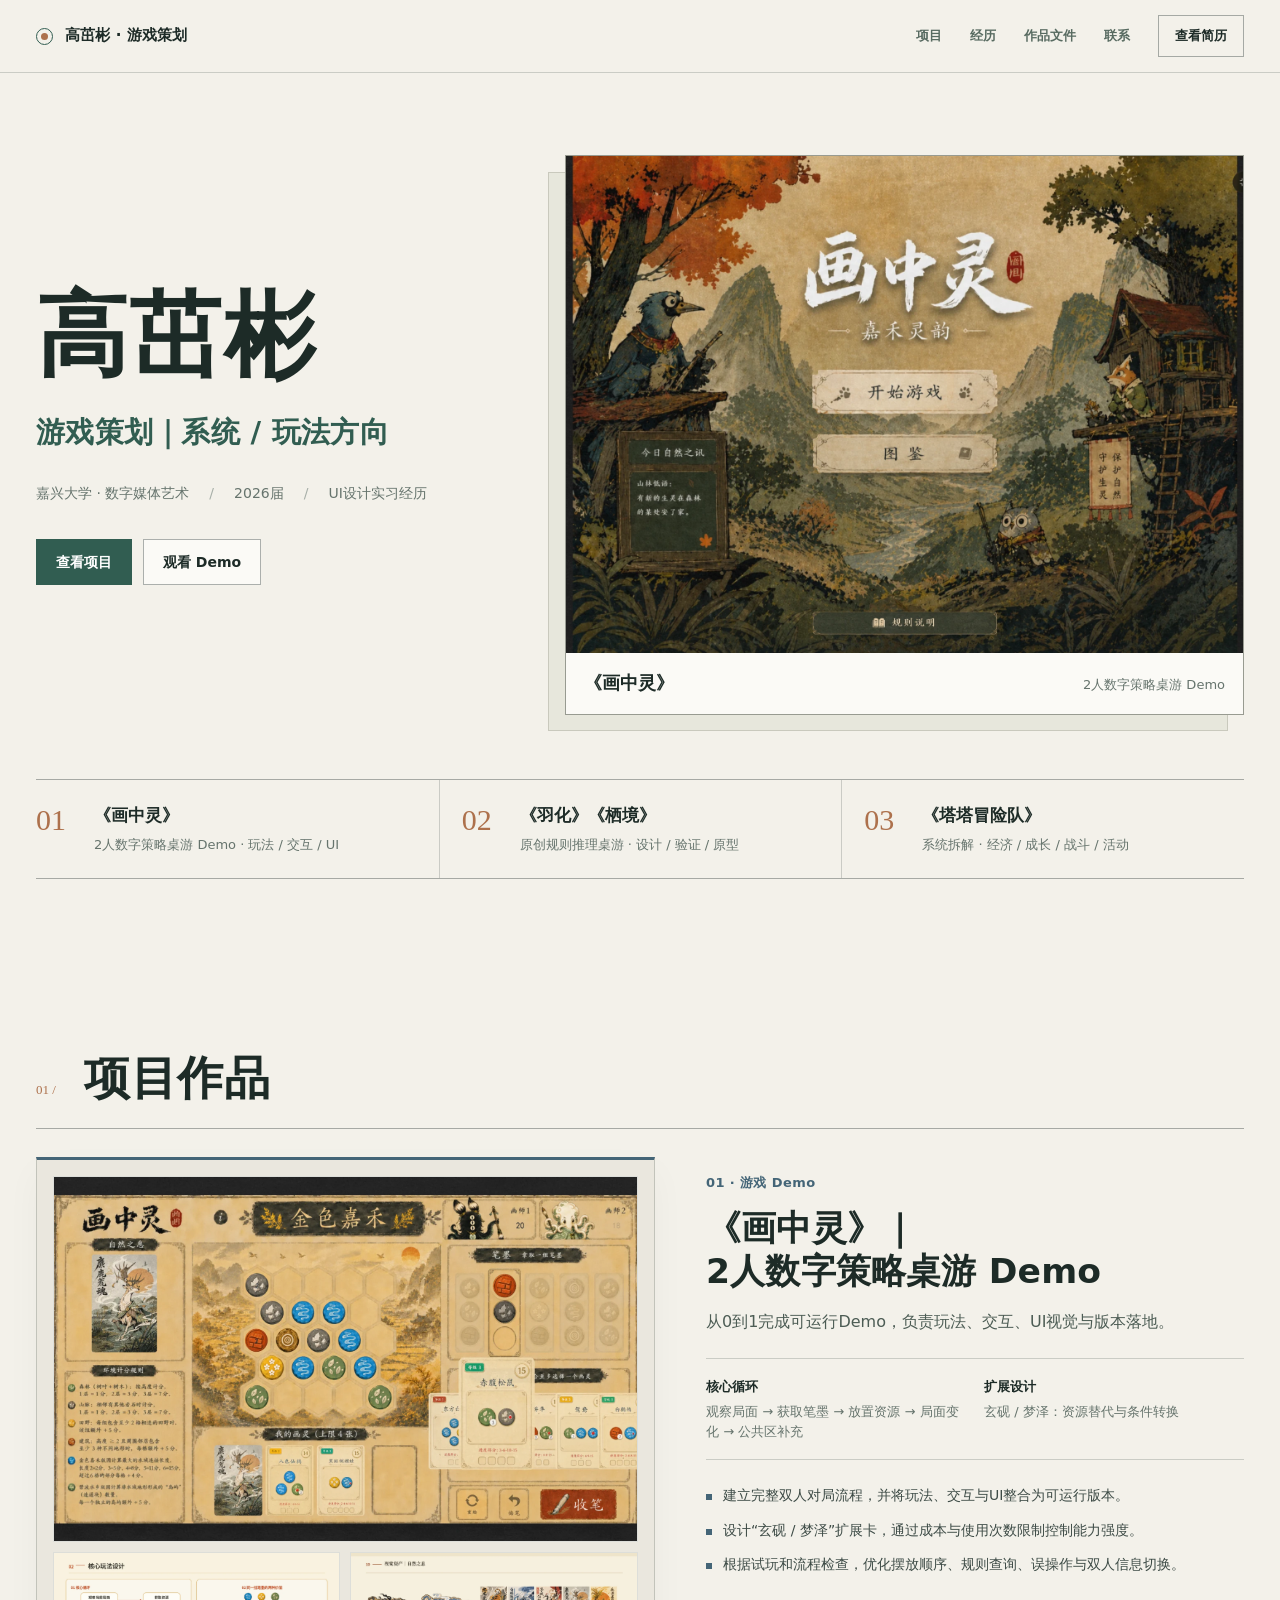
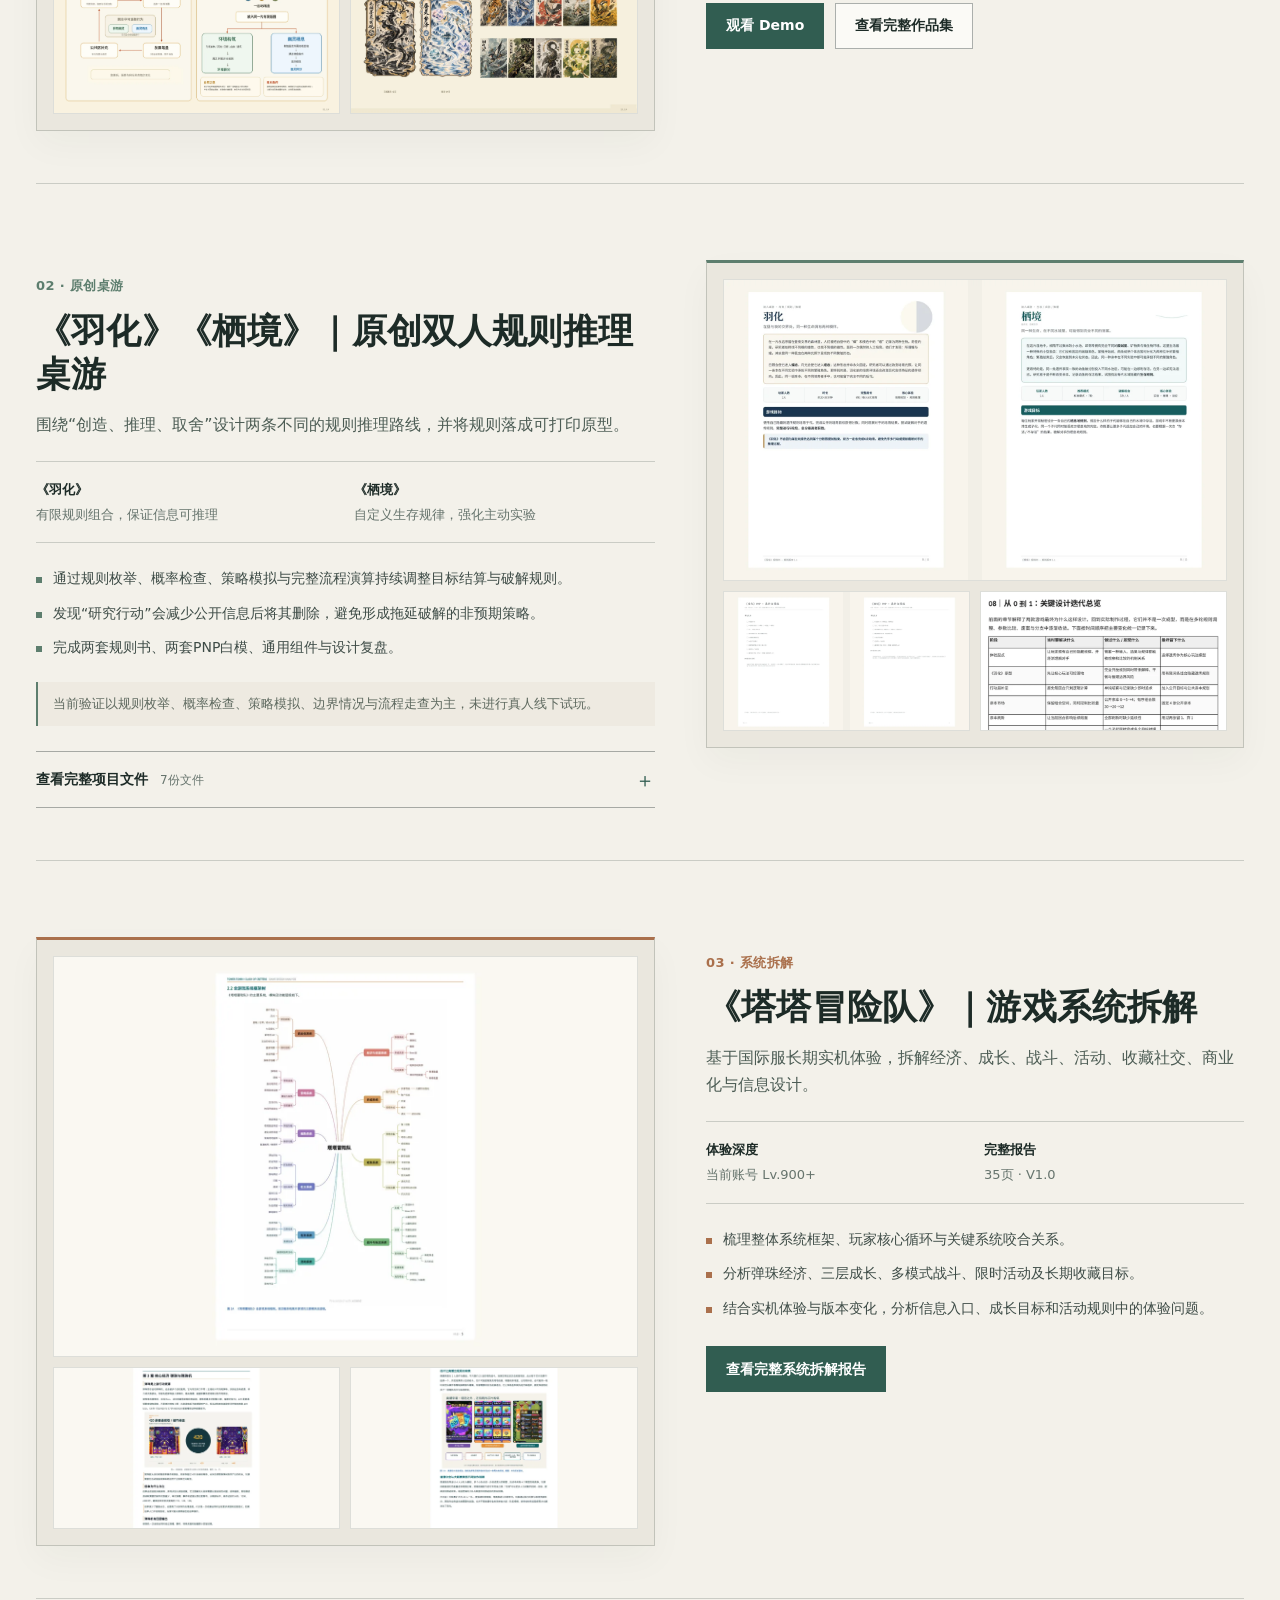
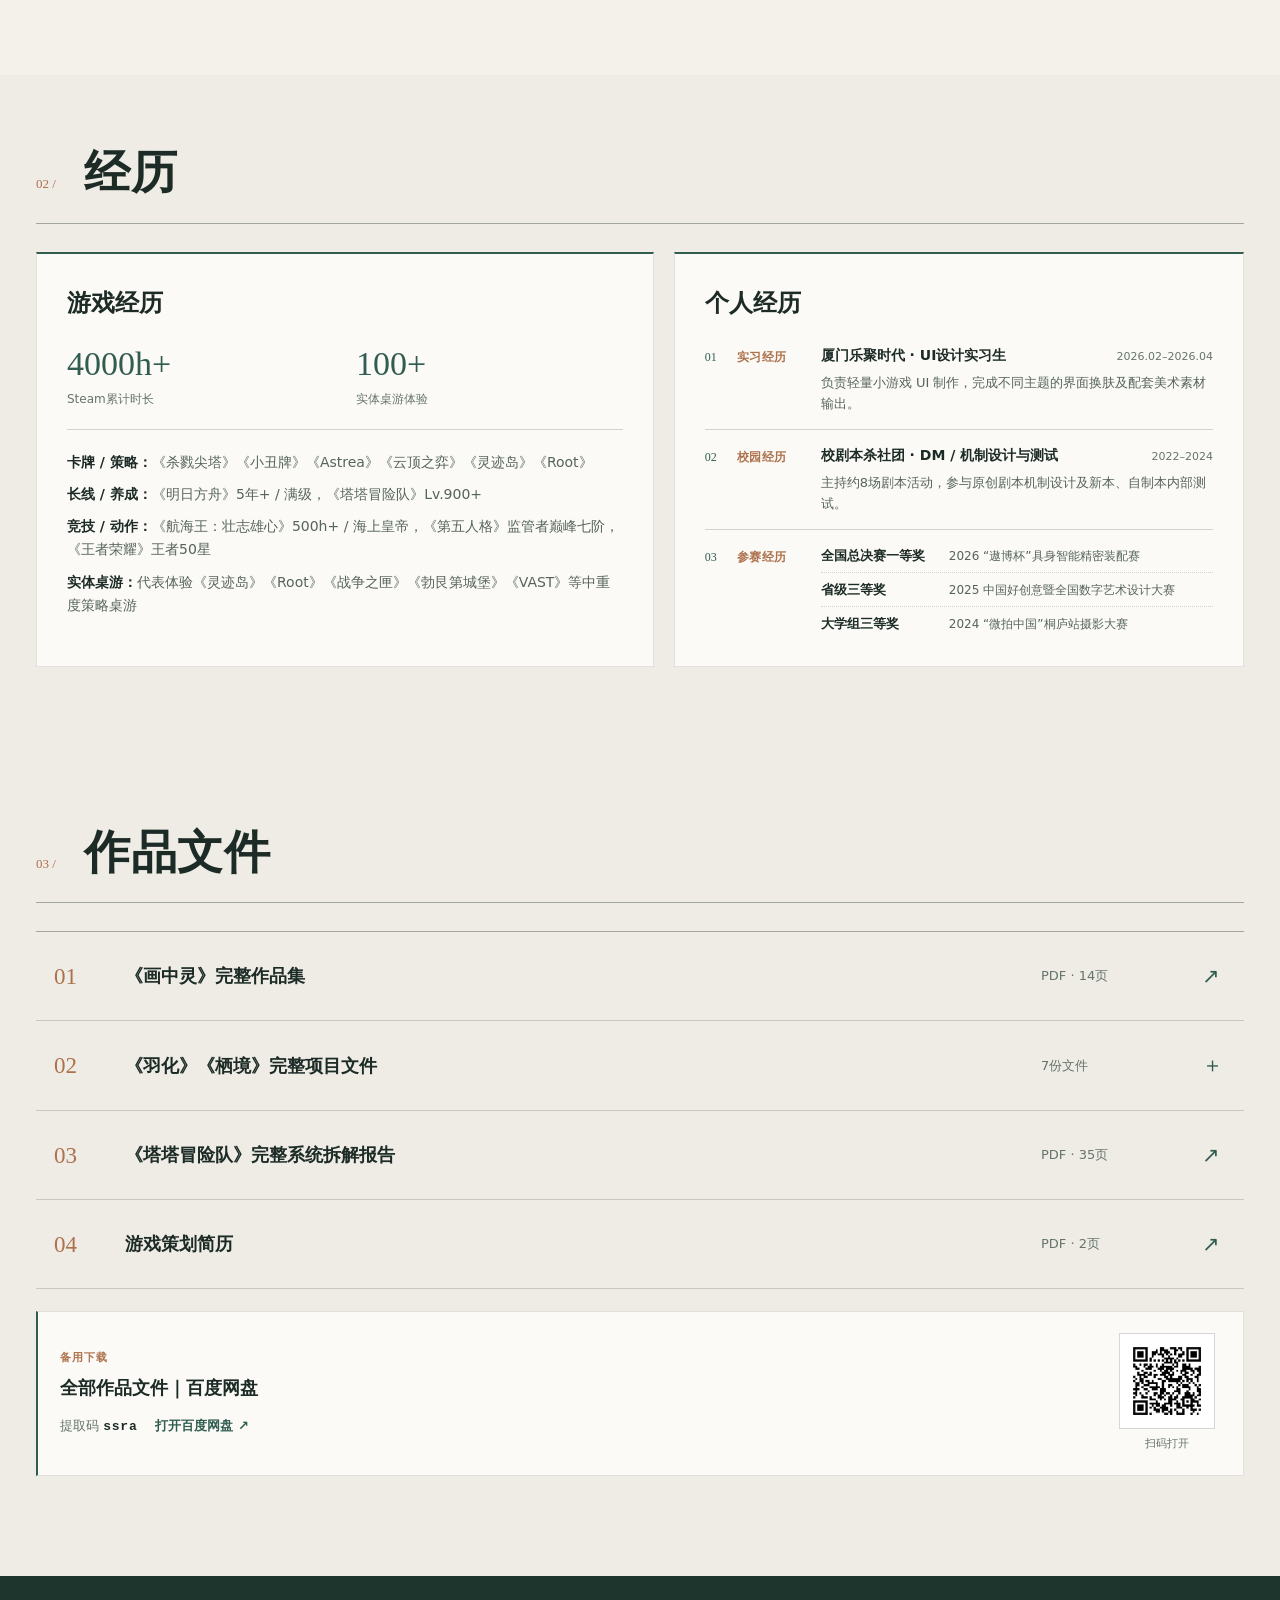
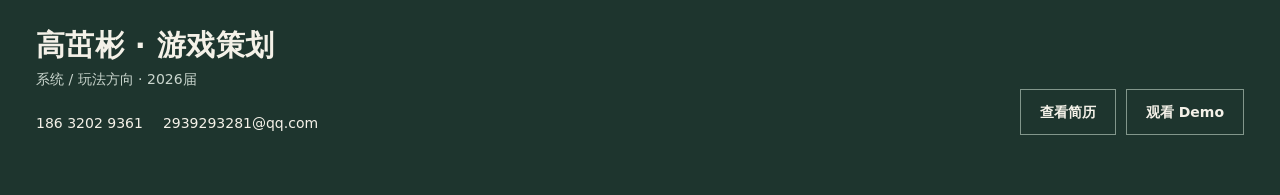
==== index.html @ f6f021c2 "Upload portfolio website" ====
<!doctype html>
<html lang="zh-CN">
<head>
<meta charset="utf-8" />
<meta name="viewport" content="width=device-width, initial-scale=1" />
<title>高茁彬｜游戏策划作品集</title>
<meta name="description" content="高茁彬｜游戏策划（系统 / 玩法方向）个人作品集。包含《画中灵》2人数字策略桌游Demo、《羽化》《栖境》原创桌游设计与《塔塔冒险队》系统拆解。" />
<link rel="stylesheet" href="styles.css">
</head>
<body>
<header class="nav">
  <div class="wrap nav-inner">
    <a class="brand" href="#top"><span class="brand-mark"></span><span>高茁彬 · 游戏策划</span></a>
    <nav class="nav-links" aria-label="主导航">
      <a href="#projects">项目</a><a href="#experience">经历</a><a href="#files">作品文件</a><a class="nav-contact" href="#contact">联系</a>
      <a class="nav-cta" href="assets/resume_game_design.pdf" target="_blank" rel="noopener">查看简历</a>
    </nav>
  </div>
</header>

<main id="top">
<section class="hero">
  <div class="wrap hero-grid">
    <div>
      <h1>高茁彬</h1>
      <div class="role">游戏策划｜系统 / 玩法方向</div>
      <div class="hero-meta">
        <span>嘉兴大学 · 数字媒体艺术</span><span>2026届</span><span>UI设计实习经历</span>
      </div>
      <div class="actions">
        <a class="btn primary" href="#projects">查看项目</a>
        <a class="btn secondary" href="https://www.bilibili.com/video/BV1NmH46rEgh/" target="_blank" rel="noopener">观看 Demo</a>
      </div>
    </div>
    <div class="hero-art" aria-label="《画中灵》项目预览">
      <div class="hero-image">
        <img fetchpriority="high" decoding="async" src="assets/hz_hero.webp" alt="《画中灵》游戏开始界面">
        <div class="hero-caption"><strong>《画中灵》</strong><span>2人数字策略桌游 Demo</span></div>
      </div>
    </div>
  </div>
</section>

<section class="work-index" aria-label="项目索引">
  <div class="wrap index-grid">
    <a class="index-card" href="#huazhongling"><div class="index-no">01</div><div><b>《画中灵》</b><span>2人数字策略桌游 Demo · 玩法 / 交互 / UI</span></div></a>
    <a class="index-card" href="#yuhua-qijing"><div class="index-no">02</div><div><b>《羽化》《栖境》</b><span>原创规则推理桌游 · 设计 / 验证 / 原型</span></div></a>
    <a class="index-card" href="#tata"><div class="index-no">03</div><div><b>《塔塔冒险队》</b><span>系统拆解 · 经济 / 成长 / 战斗 / 活动</span></div></a>
  </div>
</section>

<section id="projects">
  <div class="wrap">
    <div class="section-head"><div class="section-no mono">01 /</div><h2>项目作品</h2></div><div class="section-rule"></div>

    <article class="project" id="huazhongling">
      <div class="project-grid">
        <div class="project-media feature-grid">
          <div class="shot big"><img loading="lazy" decoding="async" src="assets/hz_play.webp" alt="《画中灵》实机对局画面"></div>
          <div class="shot"><img loading="lazy" decoding="async" src="assets/hz_loop.webp" alt="《画中灵》核心循环"></div>
          <div class="shot"><img loading="lazy" decoding="async" src="assets/hz_expansion.webp" alt="《画中灵》玄砚与梦泽扩展设计"></div>
        </div>
        <div class="project-copy">
          <div class="project-kicker">01 · 游戏 Demo</div>
          <h3 class="project-title">《画中灵》<span class="title-sep">｜</span><span class="title-type">2人数字策略桌游 Demo</span></h3>
          <p class="project-sub">从0到1完成可运行Demo，负责玩法、交互、UI视觉与版本落地。</p>
          <div class="facts"><div class="fact"><b>核心循环</b><span>观察局面 → 获取笔墨 → 放置资源 → 局面变化 → 公共区补充</span></div><div class="fact"><b>扩展设计</b><span>玄砚 / 梦泽：资源替代与条件转换</span></div></div>
          <ul class="points"><li>建立完整双人对局流程，并将玩法、交互与UI整合为可运行版本。</li><li>设计“玄砚 / 梦泽”扩展卡，通过成本与使用次数限制控制能力强度。</li><li>根据试玩和流程检查，优化摆放顺序、规则查询、误操作与双人信息切换。</li></ul>
          <div class="project-actions"><a class="btn primary" href="https://www.bilibili.com/video/BV1NmH46rEgh/" target="_blank" rel="noopener">观看 Demo</a><a class="btn secondary" href="assets/huazhongling_portfolio.pdf" target="_blank" rel="noopener">查看完整作品集</a></div>
        </div>
      </div>
    </article>

    <article class="project reverse" id="yuhua-qijing">
      <div class="project-grid">
        <div class="project-media feature-grid">
          <div class="shot big"><img loading="lazy" decoding="async" src="assets/yq_rulebooks.webp" alt="《羽化》《栖境》两套完整规则书"></div>
          <div class="shot"><img loading="lazy" decoding="async" src="assets/yq_pnp.webp" alt="《羽化》《栖境》PNP可打印原型"></div>
          <div class="shot"><img loading="lazy" decoding="async" src="assets/yq_validation_preview.webp" alt="《羽化》《栖境》关键设计迭代复盘"></div>
        </div>
        <div class="project-copy">
          <div class="project-kicker">02 · 原创桌游</div>
          <h3 class="project-title">《羽化》《栖境》｜原创双人规则推理桌游</h3>
          <p class="project-sub">围绕“创造、推理、取舍”设计两条不同的规则推理路线，并将规则落成可打印原型。</p>
          <div class="facts"><div class="fact"><b>《羽化》</b><span>有限规则组合，保证信息可推理</span></div><div class="fact"><b>《栖境》</b><span>自定义生存规律，强化主动实验</span></div></div>
          <ul class="points"><li>通过规则枚举、概率检查、策略模拟与完整流程演算持续调整目标结算与破解规则。</li><li>发现“研究行动”会减少公开信息后将其删除，避免形成拖延破解的非预期策略。</li><li>完成两套规则书、两套PNP白模、通用组件与设计复盘。</li></ul>
          <div class="note">当前验证以规则枚举、概率检查、策略模拟、边界情况与流程走查为主，未进行真人线下试玩。</div>
          <details class="file-drawer">
            <summary><span>查看完整项目文件</span><span class="file-count">7份文件</span></summary>
            <div class="file-list">
              <a class="file-item" href="assets/yuhua_qijing_review.pdf" target="_blank" rel="noopener"><div><b>《羽化》×《栖境》玩法设计与迭代复盘</b><span>项目总览 · 设计目标、关键迭代与验证过程</span></div><span class="file-link">打开 PDF ↗</span></a>
              <a class="file-item" href="assets/yuhua_rules.pdf" target="_blank" rel="noopener"><div><b>《羽化》完整规则书</b><span>双人桌游 · 培育 / 规划 / 推理</span></div><span class="file-link">打开 PDF ↗</span></a>
              <a class="file-item" href="assets/yuhua_pnp.pdf" target="_blank" rel="noopener"><div><b>《羽化》PNP可打印原型</b><span>亲本卡、目标卡、位置卡、规则标记与记录页</span></div><span class="file-link">打开 PDF ↗</span></a>
              <a class="file-item" href="assets/qijing_rules.pdf" target="_blank" rel="noopener"><div><b>《栖境》完整规则书</b><span>双人桌游 · 实验 / 推理 / 适应</span></div><span class="file-link">打开 PDF ↗</span></a>
              <a class="file-item" href="assets/qijing_pnp.pdf" target="_blank" rel="noopener"><div><b>《栖境》PNP可打印原型</b><span>亲本卡、规则卡、结果片与记录页</span></div><span class="file-link">打开 PDF ↗</span></a>
              <a class="file-item" href="assets/shared_components.pdf" target="_blank" rel="noopener"><div><b>《羽化》《栖境》通用组件</b><span>破解标记、分数标记与共用组件</span></div><span class="file-link">打开 PDF ↗</span></a>
              <a class="file-item" href="assets/pnp_components_guide.pdf" target="_blank" rel="noopener"><div><b>PNP组件使用说明</b><span>打印、裁切与各组件用途说明</span></div><span class="file-link">打开 PDF ↗</span></a>
            </div>
          </details>
        </div>
      </div>
    </article>

    <article class="project" id="tata">
      <div class="project-grid">
        <div class="project-media feature-grid">
          <div class="shot big"><img loading="lazy" decoding="async" src="assets/tata_system.webp" alt="《塔塔冒险队》全系统框架"></div>
          <div class="shot"><img loading="lazy" decoding="async" src="assets/tata_economy.webp" alt="《塔塔冒险队》弹珠经济分析"></div>
          <div class="shot"><img loading="lazy" decoding="async" src="assets/tata_gameplay.webp" alt="《塔塔冒险队》臭潮局内构筑分析"></div>
        </div>
        <div class="project-copy">
          <div class="project-kicker">03 · 系统拆解</div>
          <h3 class="project-title">《塔塔冒险队》｜游戏系统拆解</h3>
          <p class="project-sub">基于国际服长期实机体验，拆解经济、成长、战斗、活动、收藏社交、商业化与信息设计。</p>
          <div class="facts"><div class="fact"><b>体验深度</b><span>当前账号 Lv.900+</span></div><div class="fact"><b>完整报告</b><span>35页 · V1.0</span></div></div>
          <ul class="points"><li>梳理整体系统框架、玩家核心循环与关键系统咬合关系。</li><li>分析弹珠经济、三层成长、多模式战斗、限时活动及长期收藏目标。</li><li>结合实机体验与版本变化，分析信息入口、成长目标和活动规则中的体验问题。</li></ul>
          <div class="project-actions"><a class="btn primary" href="assets/tata_system_report.pdf" target="_blank" rel="noopener">查看完整系统拆解报告</a></div>
        </div>
      </div>
    </article>
  </div>
</section>

<section class="support" id="experience">
  <div class="wrap">
    <div class="section-head"><div class="section-no mono">02 /</div><h2>经历</h2></div><div class="section-rule"></div>
    <div class="support-grid">
      <div class="panel"><h3>游戏经历</h3><div class="stats"><div class="stat"><strong>4000h+</strong><span>Steam累计时长</span></div><div class="stat"><strong>100+</strong><span>实体桌游体验</span></div></div><div class="game-lines"><div><b>卡牌 / 策略：</b>《杀戮尖塔》《小丑牌》《Astrea》《云顶之弈》《灵迹岛》《Root》</div><div><b>长线 / 养成：</b>《明日方舟》5年+ / 满级，《塔塔冒险队》Lv.900+</div><div><b>竞技 / 动作：</b>《航海王：壮志雄心》500h+ / 海上皇帝，《第五人格》监管者巅峰七阶，《王者荣耀》王者50星</div><div><b>实体桌游：</b>代表体验《灵迹岛》《Root》《战争之匣》《勃艮第城堡》《VAST》等中重度策略桌游</div></div></div>
      <div class="panel"><h3>个人经历</h3><div class="experience-list">
        <div class="experience-item"><div class="experience-type"><span class="experience-no mono">01</span><span>实习经历</span></div><div class="experience-body"><div class="experience-title"><b>厦门乐聚时代 · UI设计实习生</b><span>2026.02–2026.04</span></div><p>负责轻量小游戏 UI 制作，完成不同主题的界面换肤及配套美术素材输出。</p></div></div>
        <div class="experience-item"><div class="experience-type"><span class="experience-no mono">02</span><span>校园经历</span></div><div class="experience-body"><div class="experience-title"><b>校剧本杀社团 · DM / 机制设计与测试</b><span>2022–2024</span></div><p>主持约8场剧本活动，参与原创剧本机制设计及新本、自制本内部测试。</p></div></div>
        <div class="experience-item"><div class="experience-type"><span class="experience-no mono">03</span><span>参赛经历</span></div><div class="experience-body award-list"><p><b>全国总决赛一等奖</b><span>2026 “遨博杯”具身智能精密装配赛</span></p><p><b>省级三等奖</b><span>2025 中国好创意暨全国数字艺术设计大赛</span></p><p><b>大学组三等奖</b><span>2024 “微拍中国”桐庐站摄影大赛</span></p></div></div>
      </div></div>
    </div>
  </div>
</section>

<section class="files-section" id="files">
  <div class="wrap">
    <div class="section-head"><div class="section-no mono">03 /</div><h2>作品文件</h2></div><div class="section-rule"></div>
    <div class="files-grid">
      <a class="file-card" href="assets/huazhongling_portfolio.pdf" target="_blank" rel="noopener"><small>01</small><strong>《画中灵》完整作品集</strong><span>PDF · 14页</span><i aria-hidden="true">↗</i></a>
      <details class="file-card file-card-drawer"><summary><small>02</small><strong>《羽化》《栖境》完整项目文件</strong><span>7份文件</span><i aria-hidden="true">＋</i></summary>
        <div class="files-expanded">
          <a href="assets/yuhua_qijing_review.pdf" target="_blank" rel="noopener">《羽化》×《栖境》玩法设计与迭代复盘 <span>↗</span></a>
          <a href="assets/yuhua_rules.pdf" target="_blank" rel="noopener">《羽化》完整规则书 <span>↗</span></a>
          <a href="assets/yuhua_pnp.pdf" target="_blank" rel="noopener">《羽化》PNP <span>↗</span></a>
          <a href="assets/qijing_rules.pdf" target="_blank" rel="noopener">《栖境》完整规则书 <span>↗</span></a>
          <a href="assets/qijing_pnp.pdf" target="_blank" rel="noopener">《栖境》PNP <span>↗</span></a>
          <a href="assets/shared_components.pdf" target="_blank" rel="noopener">《羽化》《栖境》通用组件 <span>↗</span></a>
          <a href="assets/pnp_components_guide.pdf" target="_blank" rel="noopener">PNP组件使用说明 <span>↗</span></a>
        </div>
      </details>
      <a class="file-card" href="assets/tata_system_report.pdf" target="_blank" rel="noopener"><small>03</small><strong>《塔塔冒险队》完整系统拆解报告</strong><span>PDF · 35页</span><i aria-hidden="true">↗</i></a>
      <a class="file-card" href="assets/resume_game_design.pdf" target="_blank" rel="noopener"><small>04</small><strong>游戏策划简历</strong><span>PDF · 2页</span><i aria-hidden="true">↗</i></a>
    </div>
    <div class="cloud-share" aria-label="百度网盘备用下载">
      <div class="cloud-share-copy">
        <div class="cloud-share-kicker">备用下载</div>
        <h3>全部作品文件｜百度网盘</h3>
        <div class="cloud-share-meta"><span>提取码 <b>ssra</b></span><a href="https://pan.baidu.com/s/1-_-ZNPm05gA9zbW011zupQ?pwd=ssra" target="_blank" rel="noopener">打开百度网盘 ↗</a></div>
      </div>
      <a class="cloud-share-qr" href="https://pan.baidu.com/s/1-_-ZNPm05gA9zbW011zupQ?pwd=ssra" target="_blank" rel="noopener" aria-label="扫码或点击打开百度网盘"><img src="assets/baidu_pan_qr.png" alt="游戏策划作品集百度网盘二维码"><span>扫码打开</span></a>
    </div>
  </div>
</section>
</main>

<footer class="footer" id="contact">
  <div class="wrap"><div class="footer-grid"><div><h2>高茁彬 · 游戏策划</h2><p>系统 / 玩法方向 · 2026届</p><div class="contact"><a href="tel:+8618632029361">186 3202 9361</a><a href="mailto:2939293281@qq.com">2939293281@qq.com</a></div></div><div class="footer-actions"><a class="btn secondary" href="assets/resume_game_design.pdf" target="_blank" rel="noopener">查看简历</a><a class="btn secondary" href="https://www.bilibili.com/video/BV1NmH46rEgh/" target="_blank" rel="noopener">观看 Demo</a></div></div></div>
</footer>
</body>
</html>
---- styles.css ----
:root{
  --bg:#f3f1ea;
  --paper:#fbfaf6;
  --paper-deep:#eae7de;
  --ink:#1d2b27;
  --text:#3d4b46;
  --muted:#66746d;
  --green:#315d51;
  --green-soft:#e4ece6;
  --orange:#ad714c;
  --line:rgba(29,43,39,.19);
  --line-strong:rgba(29,43,39,.36);
}
*{box-sizing:border-box}
html{scroll-behavior:smooth}
body{margin:0;background:var(--bg);color:var(--text);font-family:"Noto Sans CJK SC","Source Han Sans SC","PingFang SC","Microsoft YaHei",system-ui,sans-serif;font-size:16px;line-height:1.7;-webkit-font-smoothing:antialiased}
a{color:inherit;text-decoration:none}
img{display:block;max-width:100%}
button,summary{font:inherit}
a:focus-visible,summary:focus-visible{outline:2px solid var(--orange);outline-offset:3px}
::selection{background:#dce8df;color:var(--ink)}
.wrap{width:min(1240px,calc(100% - 72px));margin:0 auto}
.mono{font-family:Georgia,"Times New Roman",serif}
section[id],article[id],footer[id]{scroll-margin-top:92px}

/* Navigation */
.nav{position:sticky;top:0;z-index:30;background:rgba(243,241,234,.96);border-bottom:1px solid var(--line);backdrop-filter:blur(12px)}
.nav-inner{height:72px;display:flex;align-items:center;justify-content:space-between;gap:28px}
.brand{display:flex;align-items:center;gap:12px;white-space:nowrap;color:var(--ink);font-size:15px;font-weight:750;letter-spacing:.01em}
.brand-mark{width:17px;height:17px;border:1.5px solid var(--green);border-radius:50%;position:relative}
.brand-mark:after{content:"";position:absolute;inset:4px;border-radius:50%;background:var(--orange)}
.nav-links{display:flex;align-items:center;gap:28px;white-space:nowrap;font-size:13px;font-weight:600;color:#586b61}
.nav-links a{transition:color .2s}
.nav-links a:hover{color:var(--ink)}
.nav-cta{padding:9px 16px;border:1px solid var(--line-strong);color:var(--ink)!important;transition:background .2s,border-color .2s!important}
.nav-cta:hover{background:var(--paper);border-color:var(--ink)}

/* Introduction */
.hero{padding:82px 0 48px}
.hero-grid{display:grid;grid-template-columns:minmax(0,.77fr) minmax(0,1.23fr);gap:clamp(40px,6vw,96px);align-items:center}
h1{margin:0 0 23px;color:var(--ink);font-size:clamp(62px,7.2vw,96px);font-weight:720;line-height:1.12;letter-spacing:.015em}
.role{font-size:clamp(22px,2.4vw,29px);line-height:1.45;letter-spacing:.01em;color:var(--green);font-weight:670}
.hero-meta{display:flex;flex-wrap:wrap;gap:4px 20px;margin:29px 0 34px;color:var(--muted);font-size:14px}
.hero-meta span+span:before{content:"/";color:#a7afa8;margin-right:20px}
.actions,.project-actions{display:flex;flex-wrap:wrap;align-items:center;gap:11px}
.btn{display:inline-flex;align-items:center;justify-content:center;min-height:46px;padding:10px 19px;border:1px solid transparent;background:transparent;color:var(--ink);font-size:14px;font-weight:680;line-height:1.35;transition:background .22s,color .22s,border-color .22s,transform .22s}
.btn:hover{transform:translateY(-2px)}
.btn.primary{background:var(--green);border-color:var(--green);color:#fff}
.btn.primary:hover{background:#20493f}
.btn.secondary{border-color:var(--line-strong);background:var(--paper)}
.btn.secondary:hover{border-color:var(--green);background:var(--green-soft)}
.hero-art{position:relative;padding:0 0 0 17px}
.hero-art:before{content:"";position:absolute;inset:17px 16px -16px 0;border:1px solid #c9c9bd;background:#e7e7dc;pointer-events:none}
.hero-image{position:relative;border:1px solid var(--line-strong);background:#dedacc}
.hero-image img{width:100%;height:auto;aspect-ratio:1633 / 1200;object-fit:cover}
.hero-caption{display:flex;align-items:baseline;justify-content:space-between;gap:14px;padding:15px 18px;background:var(--paper);color:var(--ink)}
.hero-caption strong{font-size:18px;font-weight:690}
.hero-caption span{font-size:13px;color:var(--muted)}

/* Project index */
.work-index{padding:16px 0 96px}
.index-grid{display:grid;grid-template-columns:repeat(3,minmax(0,1fr));border-top:1px solid var(--line-strong);border-bottom:1px solid var(--line-strong)}
.index-card{min-width:0;padding:23px 22px 24px;display:grid;grid-template-columns:46px 1fr;gap:12px;align-items:start;transition:background .2s}
.index-card:first-child{padding-left:0}
.index-card+.index-card{border-left:1px solid var(--line)}
.index-card:hover{background:#eaece5}
.index-no{font-family:Georgia,"Times New Roman",serif;color:var(--orange);font-size:30px;line-height:1.1;font-weight:400}
.index-card b{display:block;color:var(--ink);font-size:17px;font-weight:690;line-height:1.35;margin:1px 0 8px}
.index-card span{display:block;color:var(--muted);font-size:13px;line-height:1.5}

/* Shared hierarchy */
section{padding:76px 0}
.section-head{display:flex;align-items:baseline;gap:28px;margin-bottom:22px}
.section-no{font-size:13px;white-space:nowrap;color:var(--orange)}
h2{margin:0;color:var(--ink);font-size:clamp(32px,3.7vw,46px);font-weight:700;line-height:1.2;letter-spacing:.015em}
.section-rule{height:1px;background:var(--line-strong);margin-bottom:28px}

/* Three existing projects */
.project{--project:var(--orange);margin-bottom:76px;border-bottom:1px solid var(--line)}
.project#huazhongling{--project:#446577}
.project#yuhua-qijing{--project:#5d7e6e}
.project#tata{--project:#aa704c}
.project:last-child{margin-bottom:0}
.project-grid{display:grid;grid-template-columns:minmax(0,1.07fr) minmax(0,.93fr);gap:clamp(32px,4vw,60px);align-items:start;padding-bottom:52px}
.project.reverse .project-media{order:2}
.project-media{display:grid;grid-template-columns:repeat(2,minmax(0,1fr));gap:10px;align-content:start;padding:16px;background:var(--paper-deep);border:1px solid var(--line);border-top:3px solid var(--project);box-shadow:0 14px 34px rgba(29,43,39,.035)}
.shot{min-width:0;aspect-ratio:1.77;overflow:hidden;background:#f8f7f2;border:1px solid rgba(29,43,39,.12)}
.shot.big{grid-column:1/-1;aspect-ratio:1.6}
.shot img{width:100%;height:100%;object-fit:cover;object-position:center top;transition:transform .4s ease}
.shot:hover img{transform:scale(1.018)}
#huazhongling .shot.big{aspect-ratio:1.6}
#yuhua-qijing .shot.big{aspect-ratio:1.67}
#yuhua-qijing .shot:nth-child(3) img{object-fit:cover;object-position:center center;background:#fff}
#tata .shot.big{aspect-ratio:1.46}
#tata .shot img{object-position:center center}
.project-copy{padding:15px 0 0}
.project-kicker{color:var(--project);font-size:13px;font-weight:650;letter-spacing:.03em}
.project-title{margin:12px 0 14px;color:var(--ink);font-size:clamp(29px,2.7vw,38px);font-weight:690;line-height:1.26;letter-spacing:.005em}
.title-type{white-space:nowrap}
.project-sub{margin:0 0 23px;color:#4c5c54;font-size:16px;line-height:1.7}
.facts{display:grid;grid-template-columns:1fr 1fr;gap:18px;margin-bottom:24px;padding:17px 0;border-top:1px solid var(--line);border-bottom:1px solid var(--line)}
.fact b{display:block;color:var(--ink);font-size:13px;font-weight:700;margin-bottom:4px}
.fact span{display:block;color:var(--muted);font-size:13px;line-height:1.55}
.points{list-style:none;margin:0 0 26px;padding:0;display:grid;gap:11px}
.points li{position:relative;padding-left:17px;color:var(--text);font-size:14px;line-height:1.68}
.points li:before{content:"";position:absolute;left:0;top:.72em;width:6px;height:6px;background:var(--project)}
.note{margin:-4px 0 22px;padding:12px 15px;border-left:2px solid var(--project);background:#eeeae1;color:#5e695f;font-size:13px;line-height:1.6}
.file-meta{font-size:13px;color:var(--muted);padding-left:4px}

/* Rules and printable files */
.file-drawer{margin-top:25px;border-top:1px solid var(--line-strong);border-bottom:1px solid var(--line-strong)}
.file-drawer summary{display:flex;align-items:center;gap:12px;min-height:55px;cursor:pointer;list-style:none;color:var(--ink);font-size:14px;font-weight:700}
.file-drawer summary::-webkit-details-marker{display:none}
.file-drawer summary:after{content:"＋";margin-left:auto;color:var(--green);font-size:20px;font-weight:400}
.file-drawer[open] summary:after{content:"−"}
.file-count{color:var(--muted);font-size:12px;font-weight:500}
.file-list{border-top:1px solid var(--line);padding:5px 15px 9px;background:#f7f6f0}
.file-item{display:grid;grid-template-columns:minmax(0,1fr) auto;gap:16px;align-items:center;padding:12px 0;border-bottom:1px solid var(--line)}
.file-item:last-child{border-bottom:0}
.file-item b{display:block;color:var(--ink);font-size:14px;font-weight:660;line-height:1.5}
.file-item span{display:block;color:var(--muted);font-size:12px;line-height:1.5;margin-top:2px}
.file-item .file-link{font-size:12px;color:var(--green);font-weight:680;white-space:nowrap;margin:0}
.file-item:hover b,.file-item:hover .file-link{color:var(--orange)}

/* Experience */
.support{padding-top:70px;background:#eeece5}
.support-grid{display:grid;grid-template-columns:1.04fr .96fr;gap:20px}
.panel{min-width:0;padding:29px 30px 32px;background:var(--paper);border:1px solid rgba(29,43,39,.11);border-top:2px solid var(--green)}
.panel h3{margin:0 0 22px;color:var(--ink);font-size:24px;font-weight:680}
.stats{display:grid;grid-template-columns:1fr 1fr;gap:22px;margin-bottom:21px;padding-bottom:20px;border-bottom:1px solid var(--line)}
.stat strong{display:block;color:var(--green);font-family:Georgia,"Times New Roman",serif;font-size:34px;font-weight:400;line-height:1.1}
.stat span{display:block;color:var(--muted);font-size:12px;margin-top:6px}
.game-lines{display:grid;gap:9px;color:#56645c;font-size:14px;line-height:1.65}
.game-lines b{color:var(--ink);font-weight:680}
.experience-list{display:grid}
.experience-item{display:grid;grid-template-columns:96px minmax(0,1fr);gap:20px;padding:15px 0;border-bottom:1px solid var(--line)}
.experience-item:first-child{padding-top:0}
.experience-item:last-child{border-bottom:0;padding-bottom:0}
.experience-type{display:grid;grid-template-columns:24px 1fr;gap:8px;align-items:baseline;padding-top:2px;color:var(--orange);font-size:12px;font-weight:720;letter-spacing:.035em;white-space:nowrap}
.experience-no{color:var(--green);font-size:12px;font-weight:400;letter-spacing:0}
.experience-body{min-width:0}
.experience-title{display:grid;grid-template-columns:minmax(0,1fr) auto;gap:12px;align-items:baseline;margin-bottom:5px}
.experience-title b{color:var(--ink);font-size:14px;font-weight:680;line-height:1.45}
.experience-title span{color:var(--muted);font-size:11px;white-space:nowrap}
.experience-body>p{margin:0;color:#56645c;font-size:13px;line-height:1.62}
.award-list{display:grid;gap:0}
.award-list p{display:grid;grid-template-columns:118px minmax(0,1fr);gap:10px;align-items:baseline;margin:0;padding:6px 0;border-bottom:1px dotted rgba(29,43,39,.18)}
.award-list p:first-child{padding-top:0}
.award-list p:last-child{padding-bottom:0;border-bottom:0}
.award-list p b{color:var(--ink);font-size:13px;font-weight:680}
.award-list p span{color:#56645c;font-size:12px;line-height:1.5}

/* Download index */
.files-section{padding:82px 0 100px;background:#eeece5}
.files-grid{border-top:1px solid var(--line-strong)}
.file-card,.file-card summary{display:grid;grid-template-columns:55px minmax(0,1fr) 145px 24px;align-items:center;gap:16px;min-height:89px;padding:16px 18px;border-bottom:1px solid var(--line);transition:background .2s}
.file-card{position:relative;color:var(--ink)}
.file-card:hover,.file-card-drawer:hover{background:var(--paper)}
.file-card small{font-family:Georgia,"Times New Roman",serif;color:var(--orange);font-size:23px;line-height:1}
.file-card strong{font-size:18px;font-weight:680;line-height:1.42}
.file-card span{font-size:13px;color:var(--muted)}
.file-card i{font-size:21px;font-style:normal;color:var(--green);line-height:1;transition:transform .2s}
.file-card:hover i{transform:translate(2px,-2px)}
.file-card-drawer{display:block;padding:0;border-bottom:1px solid var(--line)}
.file-card-drawer summary{cursor:pointer;list-style:none;border:0}
.file-card-drawer summary::-webkit-details-marker{display:none}
.file-card-drawer[open] summary i{transform:rotate(45deg)}
.files-expanded{display:grid;grid-template-columns:1fr 1fr;gap:0 20px;margin:0 18px 20px 89px;border-top:1px solid var(--line)}
.files-expanded a{display:flex;justify-content:space-between;gap:14px;align-items:center;min-height:47px;padding:9px 0;border-bottom:1px solid var(--line);font-size:13px;color:var(--text)}
.files-expanded a:hover{color:var(--green)}
.files-expanded a span{font-size:16px;color:var(--green)}
.cloud-share{display:grid;grid-template-columns:minmax(0,1fr) 108px;gap:28px;align-items:center;margin-top:22px;padding:21px 22px;background:var(--paper);border:1px solid rgba(29,43,39,.12);border-left:2px solid var(--green)}
.cloud-share-kicker{margin-bottom:5px;color:var(--orange);font-size:11px;font-weight:720;letter-spacing:.08em}
.cloud-share h3{margin:0 0 11px;color:var(--ink);font-size:18px;font-weight:680}
.cloud-share-meta{display:flex;gap:18px;align-items:center;flex-wrap:wrap;color:var(--muted);font-size:13px}
.cloud-share-meta b{color:var(--ink);font-family:ui-monospace,SFMono-Regular,Menlo,Consolas,monospace;font-size:13px;letter-spacing:.06em}
.cloud-share-meta a{color:var(--green);font-weight:680}
.cloud-share-meta a:hover{color:var(--orange)}
.cloud-share-qr{display:grid;justify-items:center;gap:6px;color:var(--muted);font-size:11px}
.cloud-share-qr img{display:block;width:96px;height:96px;padding:5px;background:#fff;border:1px solid var(--line)}
.cloud-share-qr:hover{color:var(--green)}

/* Contact */
.footer{padding:52px 0 60px;background:#1e352e;color:#f4f1e8}
.footer-grid{display:grid;grid-template-columns:1fr auto;gap:32px;align-items:end}
.footer h2{color:#f4f1e8;font-size:29px;margin:0 0 5px}
.footer p{margin:0;color:#cad6ce;font-size:14px}
.contact{display:flex;gap:20px;flex-wrap:wrap;margin-top:20px;color:#f4f1e8;font-size:14px}
.contact a:hover{text-decoration:underline}
.footer-actions{display:flex;gap:10px;flex-wrap:wrap;justify-content:flex-end}
.footer .btn.secondary{background:transparent;border-color:#82968b;color:#f4f1e8}
.footer .btn.secondary:hover{background:#31574b}

@media(max-width:1080px){
  .hero-grid{gap:36px}
  .project-grid{gap:30px}
  .project-title{font-size:29px}
  .facts{gap:10px}
}
@media(max-width:820px){
  .wrap{width:min(100% - 40px,690px)}
  .hero-grid,.project-grid,.support-grid{grid-template-columns:1fr}
  .hero{padding:58px 0 28px}
  .hero-grid{gap:38px}
  .hero-art{max-width:680px}
  .index-grid{grid-template-columns:1fr}
  .index-card,.index-card:first-child{padding:19px 2px}
  .index-card+.index-card{border-left:0;border-top:1px solid var(--line)}
  .work-index{padding-bottom:66px}
  .project.reverse .project-media{order:0}
  .project-copy{padding-top:26px}
  .project-grid{gap:0}
  .project{margin-bottom:65px}
  .panel{padding:25px}
}
@media(max-width:580px){
  .wrap{width:calc(100% - 32px)}
  .nav-inner{height:auto;display:block;padding:11px 0 10px}
  .brand{font-size:14px;margin-bottom:8px}
  .nav-links{gap:18px;overflow-x:auto;padding-bottom:1px;font-size:13px;scrollbar-width:none}
  .nav-links::-webkit-scrollbar{display:none}
  .nav-contact{display:none}
  .nav-cta{padding:0;border:0}
  section[id],article[id],footer[id]{scroll-margin-top:110px}
  .hero{padding:43px 0 24px}
  h1{font-size:clamp(50px,12.5vw,68px);margin-bottom:15px}
  .role{font-size:19px}
  .hero-meta{gap:5px 12px;margin:20px 0 25px;font-size:12px}
  .hero-meta span+span:before{display:none}
  .actions{display:grid;grid-template-columns:1fr 1fr;gap:8px}
  .btn{min-height:45px;padding:10px 12px;font-size:13px}
  .hero-art{padding-left:9px}
  .hero-art:before{inset:10px 9px -9px 0}
  .hero-caption{padding:11px 12px}
  .hero-caption strong{font-size:16px}
  .hero-caption span{font-size:12px}
  .work-index{padding:16px 0 54px}
  .index-card{grid-template-columns:40px 1fr;gap:11px}
  .index-no{font-size:27px}
  .index-card b{font-size:16px;margin-bottom:4px}
  .index-card span{font-size:13px}
  section{padding:55px 0}
  .section-head{gap:10px;display:block;margin-bottom:18px}
  .section-no{display:block;margin-bottom:6px;font-size:12px}
  h2{font-size:32px}
  .section-rule{margin-bottom:23px}
  .project{margin-bottom:53px}
  .project-grid{padding-bottom:39px}
  .project-media{gap:6px;padding:8px}
  .project-title{font-size:28px;margin:9px 0 12px}
  .title-sep{display:none}
  .title-type{display:block;white-space:normal;margin-top:2px}
  .project-sub{font-size:15px;margin-bottom:18px}
  .facts{padding:14px 0;margin-bottom:19px}
  .fact b,.fact span{font-size:12px}
  .points{gap:9px;margin-bottom:22px}
  .points li{font-size:14px}
  .note{font-size:12px}
  .project-actions .btn{width:100%}
  .file-meta{padding:2px 0 0}
  .file-drawer{margin-top:19px}
  .file-item{grid-template-columns:1fr;gap:2px}
  .file-item .file-link{font-size:12px}
  .support{padding-top:54px}
  .support-grid{gap:12px}
  .panel{padding:22px}
  .panel h3{font-size:21px;margin-bottom:17px}
  .game-lines{font-size:14px}
  .experience-item{grid-template-columns:1fr;gap:6px;padding:13px 0}
  .experience-type{grid-template-columns:22px auto;justify-content:start;padding-top:0}
  .experience-title{grid-template-columns:1fr;gap:2px}
  .experience-title span{font-size:11px}
  .experience-body>p{font-size:13px}
  .award-list p{grid-template-columns:1fr;gap:1px}
  .files-section{padding:60px 0 72px}
  .file-card,.file-card summary{grid-template-columns:36px minmax(0,1fr) 22px;gap:9px;min-height:78px;padding:15px 7px}
  .file-card small{font-size:20px}
  .file-card strong{font-size:15px}
  .file-card>span,.file-card summary>span{grid-column:2;grid-row:2;margin-top:-12px;font-size:12px}
  .file-card i,.file-card summary i{grid-column:3;grid-row:1;font-size:18px}
  .files-expanded{display:grid;grid-template-columns:1fr;margin:0 7px 15px 52px}
  .files-expanded a{font-size:14px;min-height:46px}
  .cloud-share{grid-template-columns:minmax(0,1fr) 88px;gap:14px;margin-top:16px;padding:17px 14px}
  .cloud-share h3{font-size:16px;margin-bottom:9px}
  .cloud-share-meta{display:grid;gap:6px;font-size:12px}
  .cloud-share-qr img{width:78px;height:78px;padding:4px}
  .footer{padding:42px 0 47px}
  .footer-grid{grid-template-columns:1fr;gap:22px}
  .footer h2{font-size:25px}
  .footer-actions{justify-content:flex-start}
  .contact{gap:8px 16px;font-size:13px}
}
@media(prefers-reduced-motion:reduce){
  html{scroll-behavior:auto}
  *,*:before,*:after{transition-duration:.01ms!important;animation-duration:.01ms!important}
}
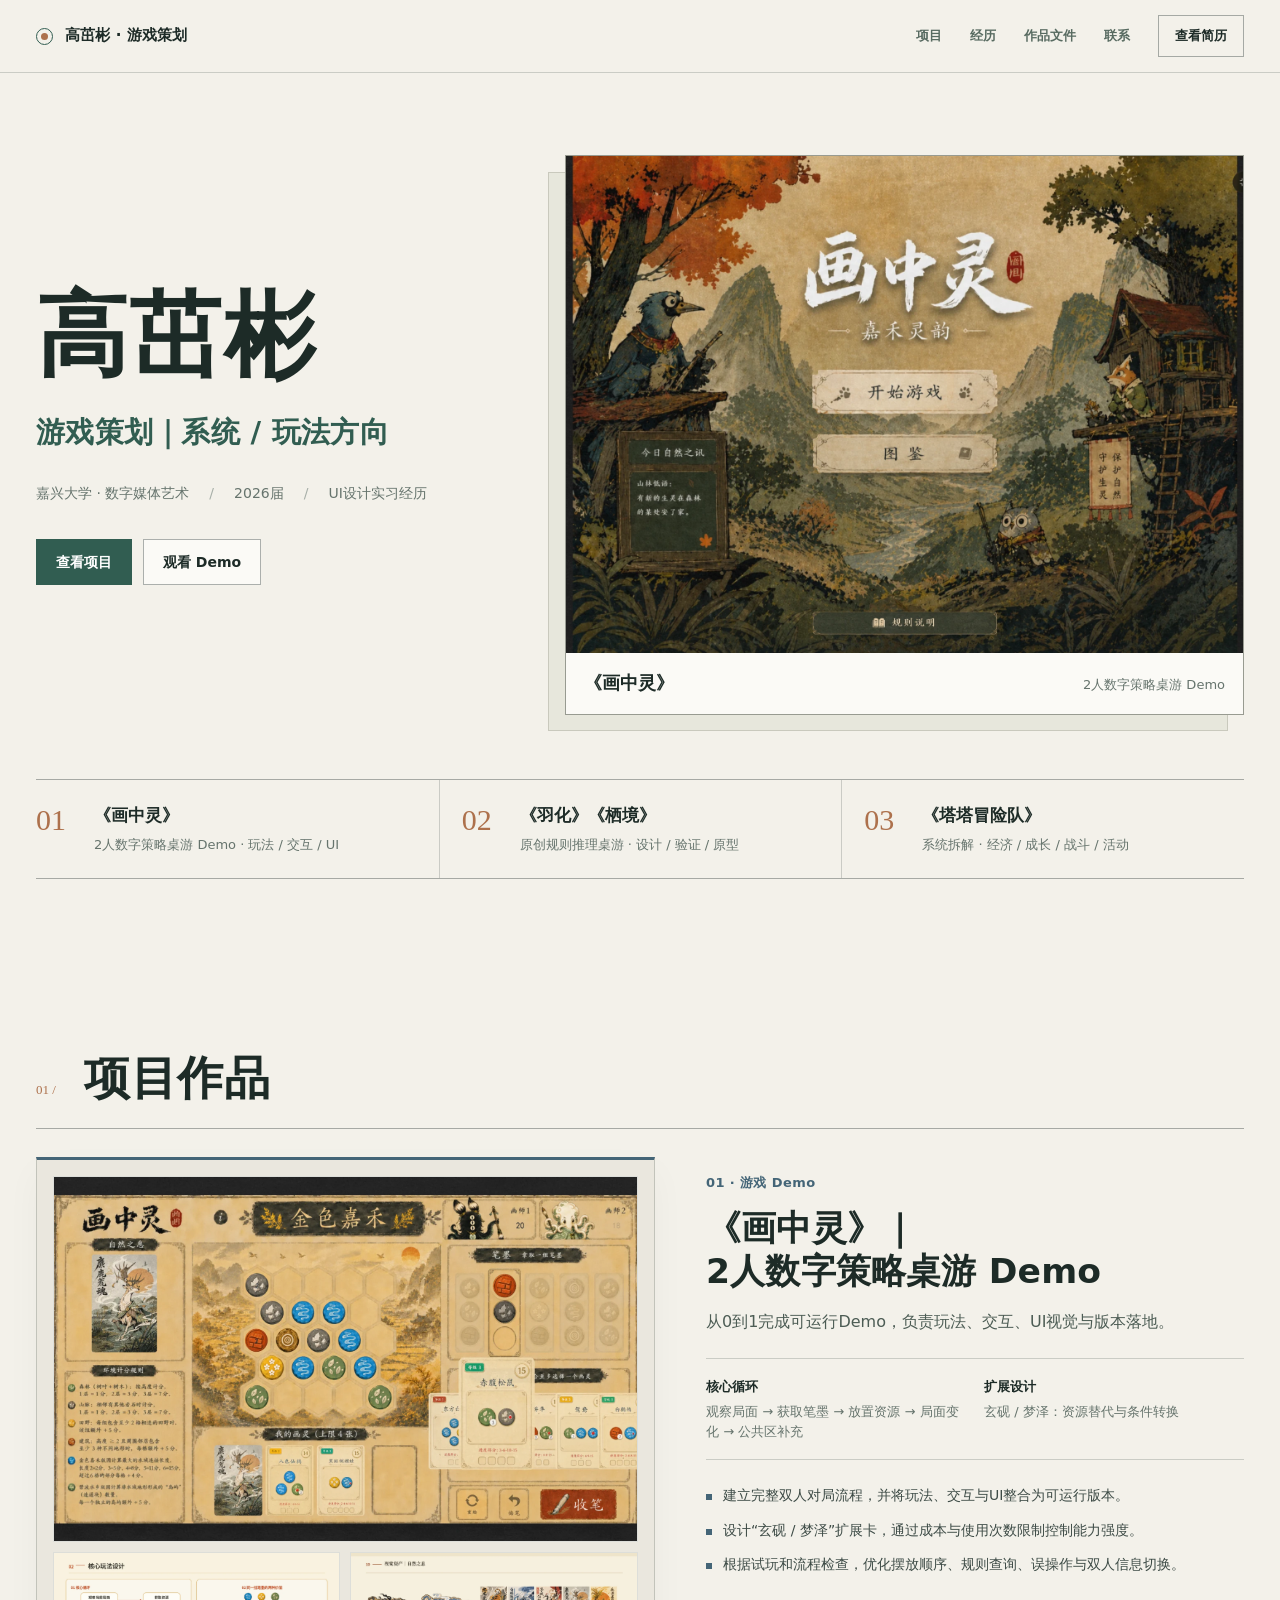
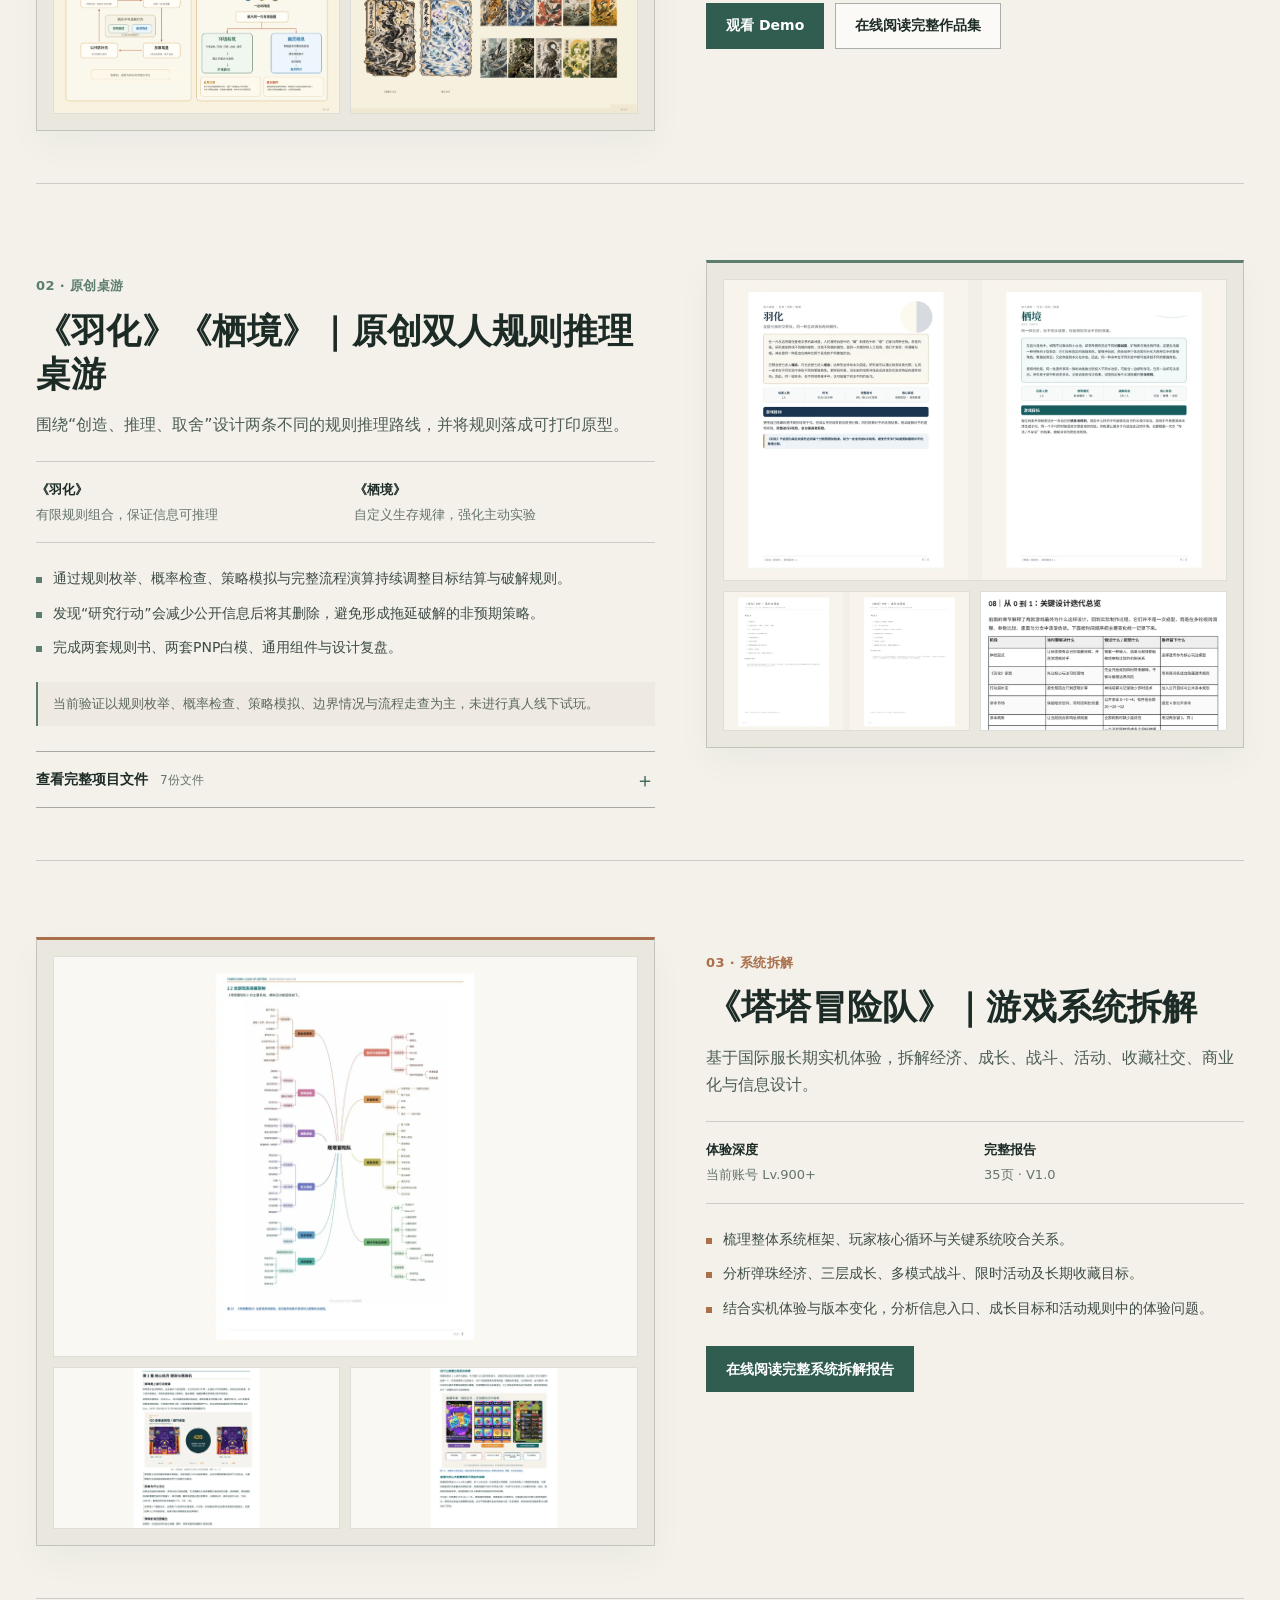
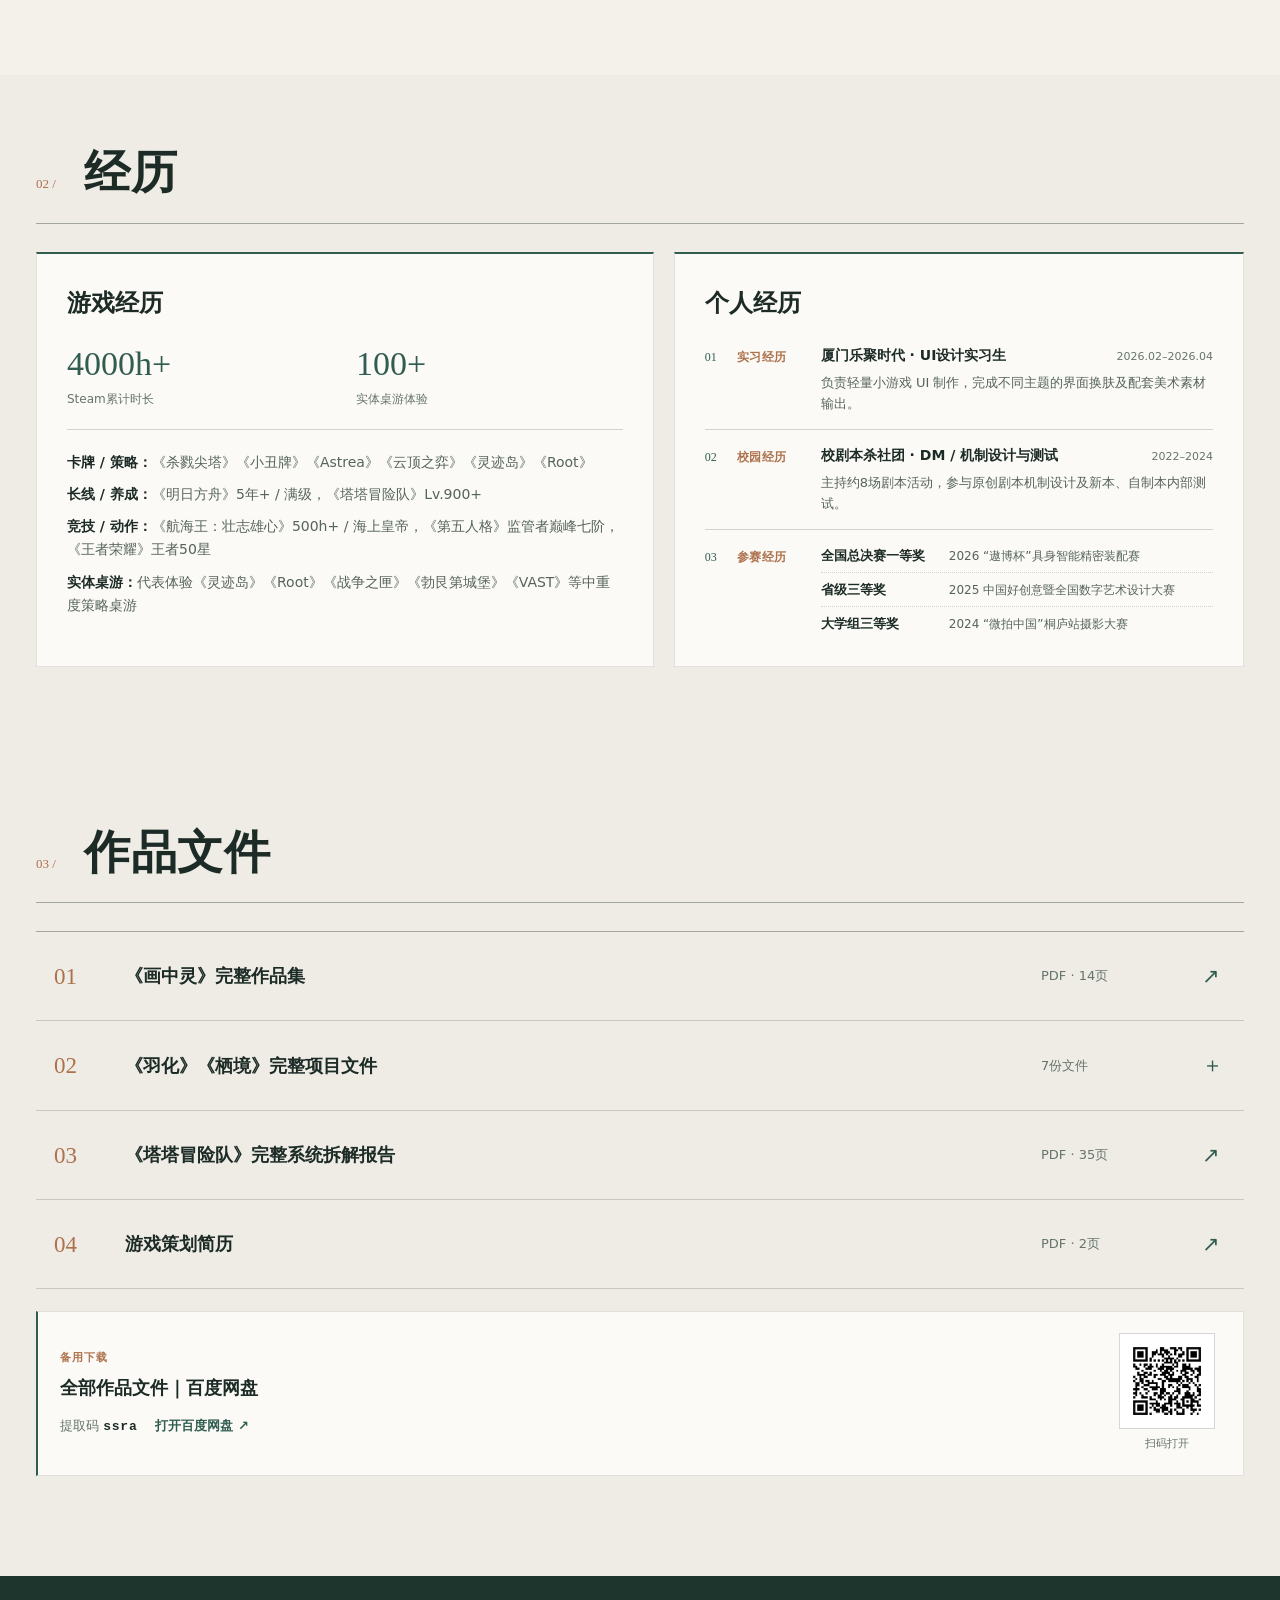
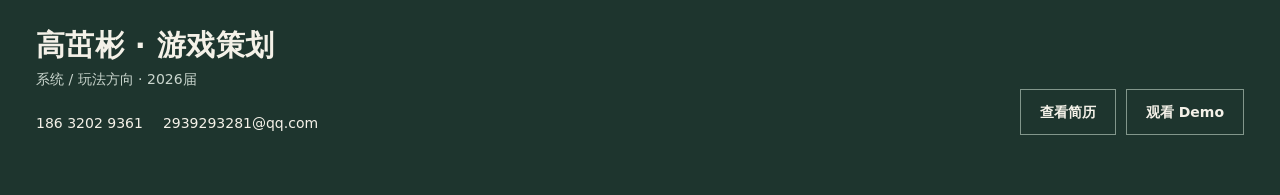
==== commit d053fba6: "Update portfolio with online reader" ====
--- a/index.html
+++ b/index.html
@@ -66,7 +66,7 @@
           <p class="project-sub">从0到1完成可运行Demo，负责玩法、交互、UI视觉与版本落地。</p>
           <div class="facts"><div class="fact"><b>核心循环</b><span>观察局面 → 获取笔墨 → 放置资源 → 局面变化 → 公共区补充</span></div><div class="fact"><b>扩展设计</b><span>玄砚 / 梦泽：资源替代与条件转换</span></div></div>
           <ul class="points"><li>建立完整双人对局流程，并将玩法、交互与UI整合为可运行版本。</li><li>设计“玄砚 / 梦泽”扩展卡，通过成本与使用次数限制控制能力强度。</li><li>根据试玩和流程检查，优化摆放顺序、规则查询、误操作与双人信息切换。</li></ul>
-          <div class="project-actions"><a class="btn primary" href="https://www.bilibili.com/video/BV1NmH46rEgh/" target="_blank" rel="noopener">观看 Demo</a><a class="btn secondary" href="assets/huazhongling_portfolio.pdf" target="_blank" rel="noopener">查看完整作品集</a></div>
+          <div class="project-actions"><a class="btn primary" href="https://www.bilibili.com/video/BV1NmH46rEgh/" target="_blank" rel="noopener">观看 Demo</a><a class="btn secondary" href="reader.html?doc=huazhongling">在线阅读完整作品集</a></div>
         </div>
       </div>
     </article>
@@ -88,13 +88,13 @@
           <details class="file-drawer">
             <summary><span>查看完整项目文件</span><span class="file-count">7份文件</span></summary>
             <div class="file-list">
-              <a class="file-item" href="assets/yuhua_qijing_review.pdf" target="_blank" rel="noopener"><div><b>《羽化》×《栖境》玩法设计与迭代复盘</b><span>项目总览 · 设计目标、关键迭代与验证过程</span></div><span class="file-link">打开 PDF ↗</span></a>
-              <a class="file-item" href="assets/yuhua_rules.pdf" target="_blank" rel="noopener"><div><b>《羽化》完整规则书</b><span>双人桌游 · 培育 / 规划 / 推理</span></div><span class="file-link">打开 PDF ↗</span></a>
-              <a class="file-item" href="assets/yuhua_pnp.pdf" target="_blank" rel="noopener"><div><b>《羽化》PNP可打印原型</b><span>亲本卡、目标卡、位置卡、规则标记与记录页</span></div><span class="file-link">打开 PDF ↗</span></a>
-              <a class="file-item" href="assets/qijing_rules.pdf" target="_blank" rel="noopener"><div><b>《栖境》完整规则书</b><span>双人桌游 · 实验 / 推理 / 适应</span></div><span class="file-link">打开 PDF ↗</span></a>
-              <a class="file-item" href="assets/qijing_pnp.pdf" target="_blank" rel="noopener"><div><b>《栖境》PNP可打印原型</b><span>亲本卡、规则卡、结果片与记录页</span></div><span class="file-link">打开 PDF ↗</span></a>
-              <a class="file-item" href="assets/shared_components.pdf" target="_blank" rel="noopener"><div><b>《羽化》《栖境》通用组件</b><span>破解标记、分数标记与共用组件</span></div><span class="file-link">打开 PDF ↗</span></a>
-              <a class="file-item" href="assets/pnp_components_guide.pdf" target="_blank" rel="noopener"><div><b>PNP组件使用说明</b><span>打印、裁切与各组件用途说明</span></div><span class="file-link">打开 PDF ↗</span></a>
+              <div class="file-item"><div><b>《羽化》×《栖境》玩法设计与迭代复盘</b><span>项目总览 · 设计目标、关键迭代与验证过程</span></div><div class="file-links"><a href="reader.html?doc=yq-review">在线阅读</a><a href="assets/yuhua_qijing_review.pdf" download>下载 PDF</a></div></div>
+              <div class="file-item"><div><b>《羽化》完整规则书</b><span>双人桌游 · 培育 / 规划 / 推理</span></div><div class="file-links"><a href="reader.html?doc=yuhua-rules">在线阅读</a><a href="assets/yuhua_rules.pdf" download>下载 PDF</a></div></div>
+              <div class="file-item"><div><b>《羽化》PNP可打印原型</b><span>亲本卡、目标卡、位置卡、规则标记与记录页</span></div><div class="file-links"><a href="reader.html?doc=yuhua-pnp">在线阅读</a><a href="assets/yuhua_pnp.pdf" download>下载 PDF</a></div></div>
+              <div class="file-item"><div><b>《栖境》完整规则书</b><span>双人桌游 · 实验 / 推理 / 适应</span></div><div class="file-links"><a href="reader.html?doc=qijing-rules">在线阅读</a><a href="assets/qijing_rules.pdf" download>下载 PDF</a></div></div>
+              <div class="file-item"><div><b>《栖境》PNP可打印原型</b><span>亲本卡、规则卡、结果片与记录页</span></div><div class="file-links"><a href="reader.html?doc=qijing-pnp">在线阅读</a><a href="assets/qijing_pnp.pdf" download>下载 PDF</a></div></div>
+              <div class="file-item"><div><b>《羽化》《栖境》通用组件</b><span>破解标记、分数标记与共用组件</span></div><div class="file-links"><a href="reader.html?doc=shared-components">在线阅读</a><a href="assets/shared_components.pdf" download>下载 PDF</a></div></div>
+              <div class="file-item"><div><b>PNP组件使用说明</b><span>打印、裁切与各组件用途说明</span></div><div class="file-links"><a href="reader.html?doc=pnp-guide">在线阅读</a><a href="assets/pnp_components_guide.pdf" download>下载 PDF</a></div></div>
             </div>
           </details>
         </div>
@@ -114,7 +114,7 @@
           <p class="project-sub">基于国际服长期实机体验，拆解经济、成长、战斗、活动、收藏社交、商业化与信息设计。</p>
           <div class="facts"><div class="fact"><b>体验深度</b><span>当前账号 Lv.900+</span></div><div class="fact"><b>完整报告</b><span>35页 · V1.0</span></div></div>
           <ul class="points"><li>梳理整体系统框架、玩家核心循环与关键系统咬合关系。</li><li>分析弹珠经济、三层成长、多模式战斗、限时活动及长期收藏目标。</li><li>结合实机体验与版本变化，分析信息入口、成长目标和活动规则中的体验问题。</li></ul>
-          <div class="project-actions"><a class="btn primary" href="assets/tata_system_report.pdf" target="_blank" rel="noopener">查看完整系统拆解报告</a></div>
+          <div class="project-actions"><a class="btn primary" href="reader.html?doc=tata">在线阅读完整系统拆解报告</a></div>
         </div>
       </div>
     </article>
@@ -139,20 +139,20 @@
   <div class="wrap">
     <div class="section-head"><div class="section-no mono">03 /</div><h2>作品文件</h2></div><div class="section-rule"></div>
     <div class="files-grid">
-      <a class="file-card" href="assets/huazhongling_portfolio.pdf" target="_blank" rel="noopener"><small>01</small><strong>《画中灵》完整作品集</strong><span>PDF · 14页</span><i aria-hidden="true">↗</i></a>
+      <a class="file-card" href="assets/huazhongling_portfolio.pdf" download><small>01</small><strong>《画中灵》完整作品集</strong><span>PDF · 14页</span><i aria-hidden="true">↗</i></a>
       <details class="file-card file-card-drawer"><summary><small>02</small><strong>《羽化》《栖境》完整项目文件</strong><span>7份文件</span><i aria-hidden="true">＋</i></summary>
         <div class="files-expanded">
-          <a href="assets/yuhua_qijing_review.pdf" target="_blank" rel="noopener">《羽化》×《栖境》玩法设计与迭代复盘 <span>↗</span></a>
-          <a href="assets/yuhua_rules.pdf" target="_blank" rel="noopener">《羽化》完整规则书 <span>↗</span></a>
-          <a href="assets/yuhua_pnp.pdf" target="_blank" rel="noopener">《羽化》PNP <span>↗</span></a>
-          <a href="assets/qijing_rules.pdf" target="_blank" rel="noopener">《栖境》完整规则书 <span>↗</span></a>
-          <a href="assets/qijing_pnp.pdf" target="_blank" rel="noopener">《栖境》PNP <span>↗</span></a>
-          <a href="assets/shared_components.pdf" target="_blank" rel="noopener">《羽化》《栖境》通用组件 <span>↗</span></a>
-          <a href="assets/pnp_components_guide.pdf" target="_blank" rel="noopener">PNP组件使用说明 <span>↗</span></a>
+          <a href="assets/yuhua_qijing_review.pdf" download>《羽化》×《栖境》玩法设计与迭代复盘 <span>↗</span></a>
+          <a href="assets/yuhua_rules.pdf" download>《羽化》完整规则书 <span>↗</span></a>
+          <a href="assets/yuhua_pnp.pdf" download>《羽化》PNP <span>↗</span></a>
+          <a href="assets/qijing_rules.pdf" download>《栖境》完整规则书 <span>↗</span></a>
+          <a href="assets/qijing_pnp.pdf" download>《栖境》PNP <span>↗</span></a>
+          <a href="assets/shared_components.pdf" download>《羽化》《栖境》通用组件 <span>↗</span></a>
+          <a href="assets/pnp_components_guide.pdf" download>PNP组件使用说明 <span>↗</span></a>
         </div>
       </details>
-      <a class="file-card" href="assets/tata_system_report.pdf" target="_blank" rel="noopener"><small>03</small><strong>《塔塔冒险队》完整系统拆解报告</strong><span>PDF · 35页</span><i aria-hidden="true">↗</i></a>
-      <a class="file-card" href="assets/resume_game_design.pdf" target="_blank" rel="noopener"><small>04</small><strong>游戏策划简历</strong><span>PDF · 2页</span><i aria-hidden="true">↗</i></a>
+      <a class="file-card" href="assets/tata_system_report.pdf" download><small>03</small><strong>《塔塔冒险队》完整系统拆解报告</strong><span>PDF · 35页</span><i aria-hidden="true">↗</i></a>
+      <a class="file-card" href="assets/resume_game_design.pdf" download><small>04</small><strong>游戏策划简历</strong><span>PDF · 2页</span><i aria-hidden="true">↗</i></a>
     </div>
     <div class="cloud-share" aria-label="百度网盘备用下载">
       <div class="cloud-share-copy">
--- a/styles.css
+++ b/styles.css
@@ -294,3 +294,13 @@
   html{scroll-behavior:auto}
   *,*:before,*:after{transition-duration:.01ms!important;animation-duration:.01ms!important}
 }
+
+/* In-project online reading actions */
+.file-links{display:flex;align-items:center;justify-content:flex-end;gap:12px;white-space:nowrap}
+.file-links a{color:var(--green);font-size:12px;font-weight:680}
+.file-links a+ a{color:var(--muted);font-weight:600}
+.file-links a:hover{color:var(--orange)}
+@media(max-width:580px){
+  .file-item{grid-template-columns:1fr;gap:9px}
+  .file-links{justify-content:flex-start;gap:18px}
+}
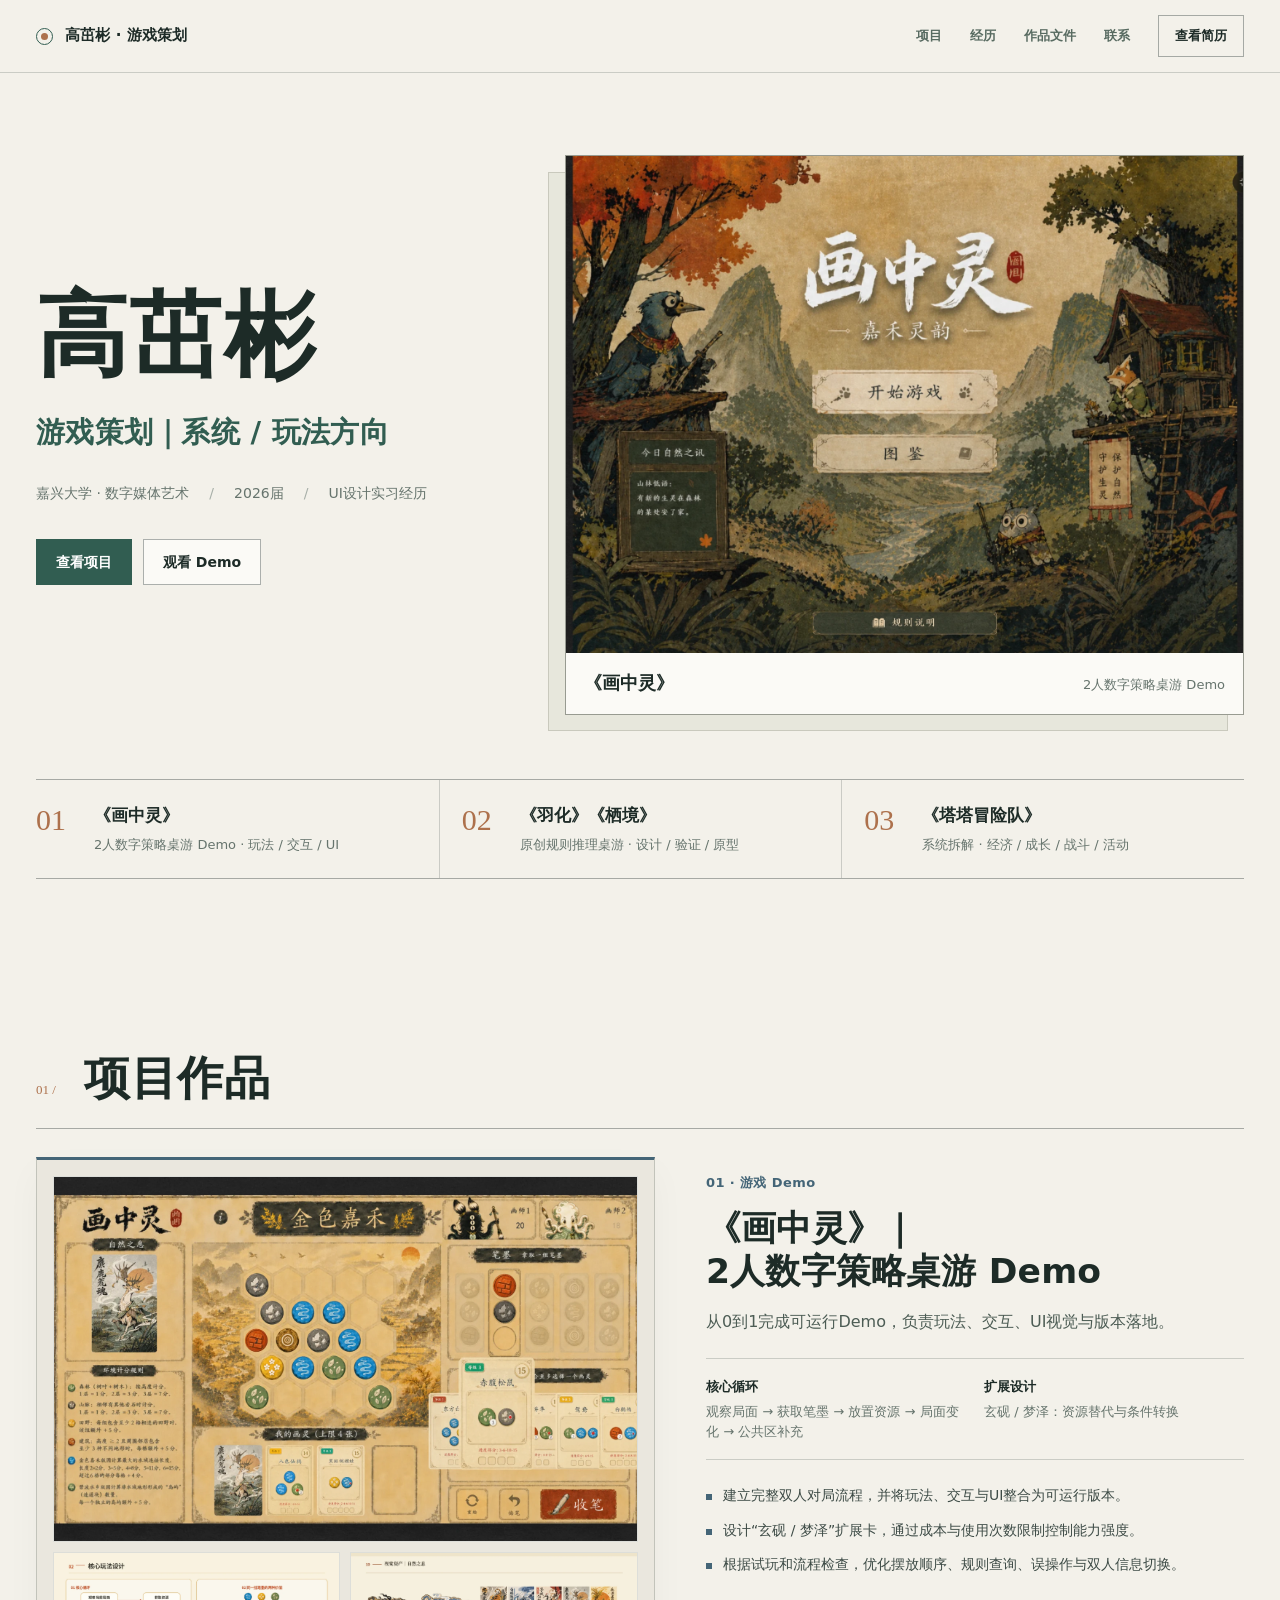
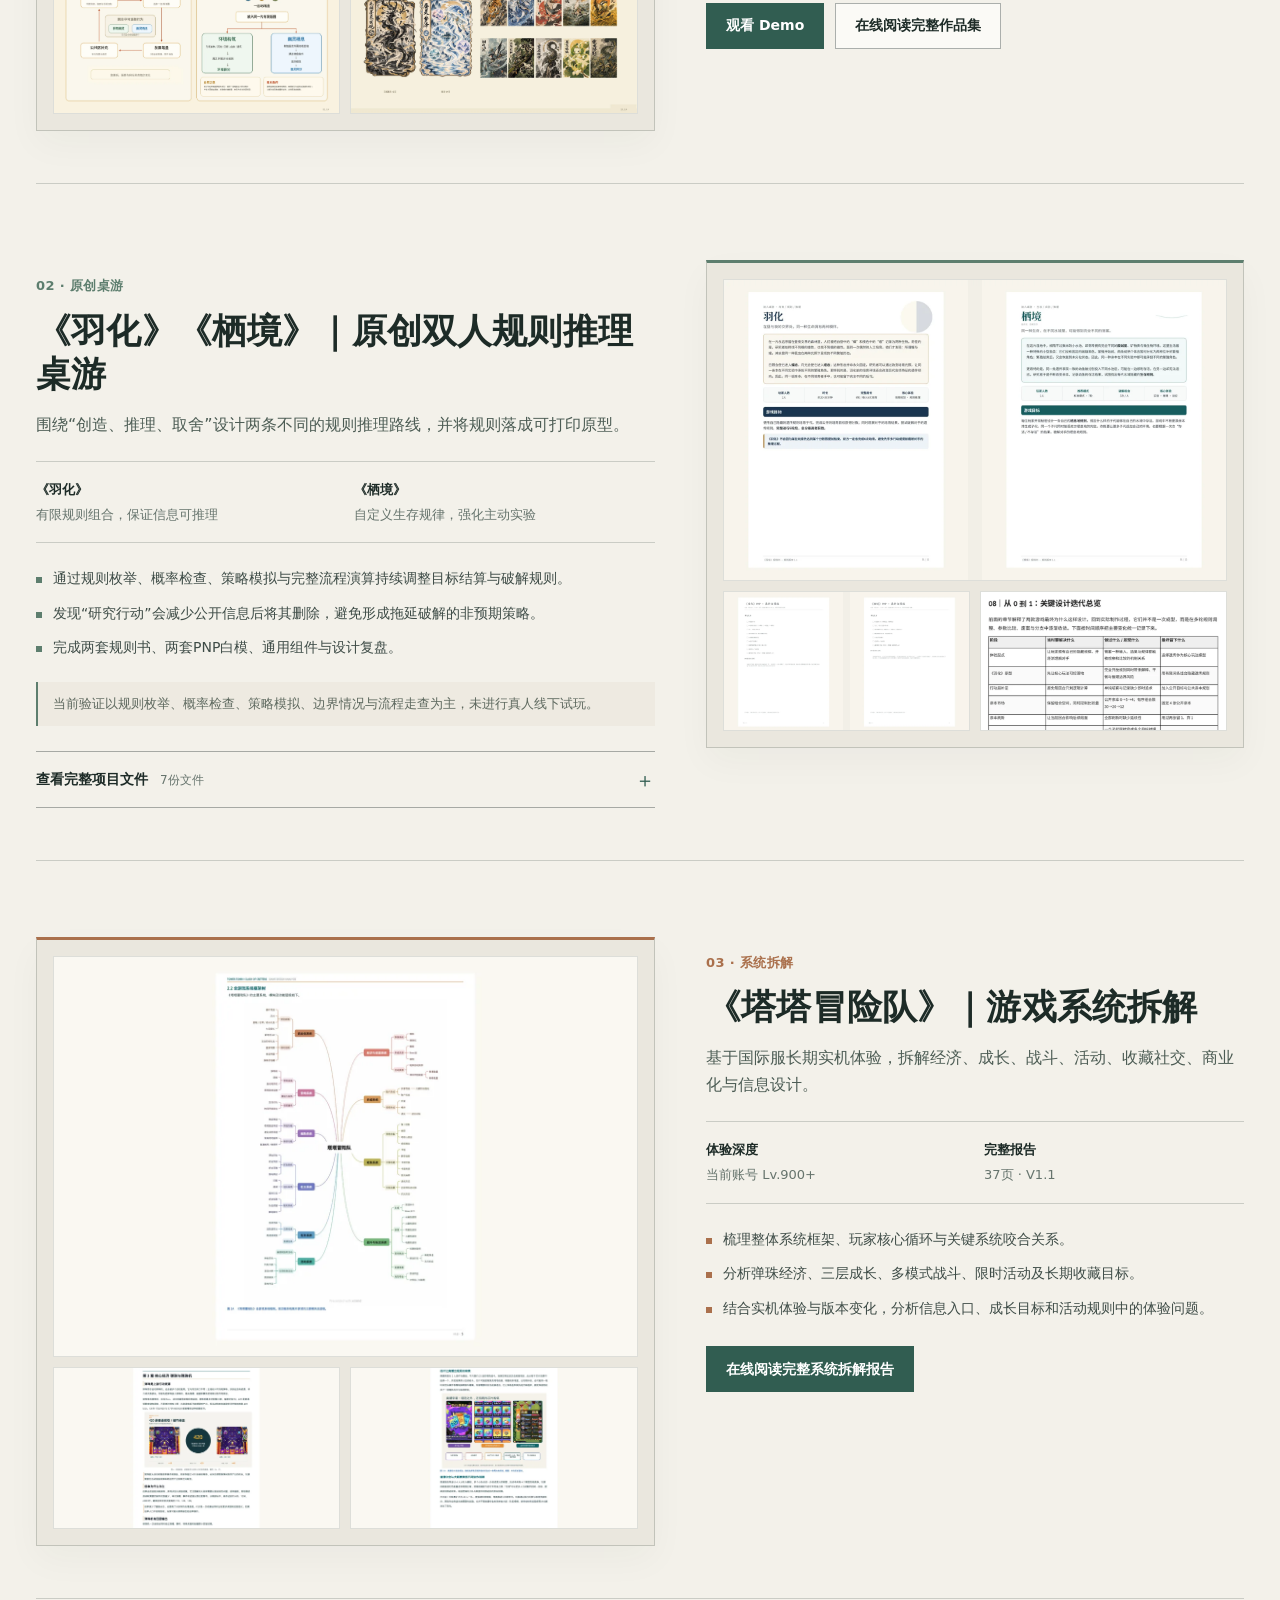
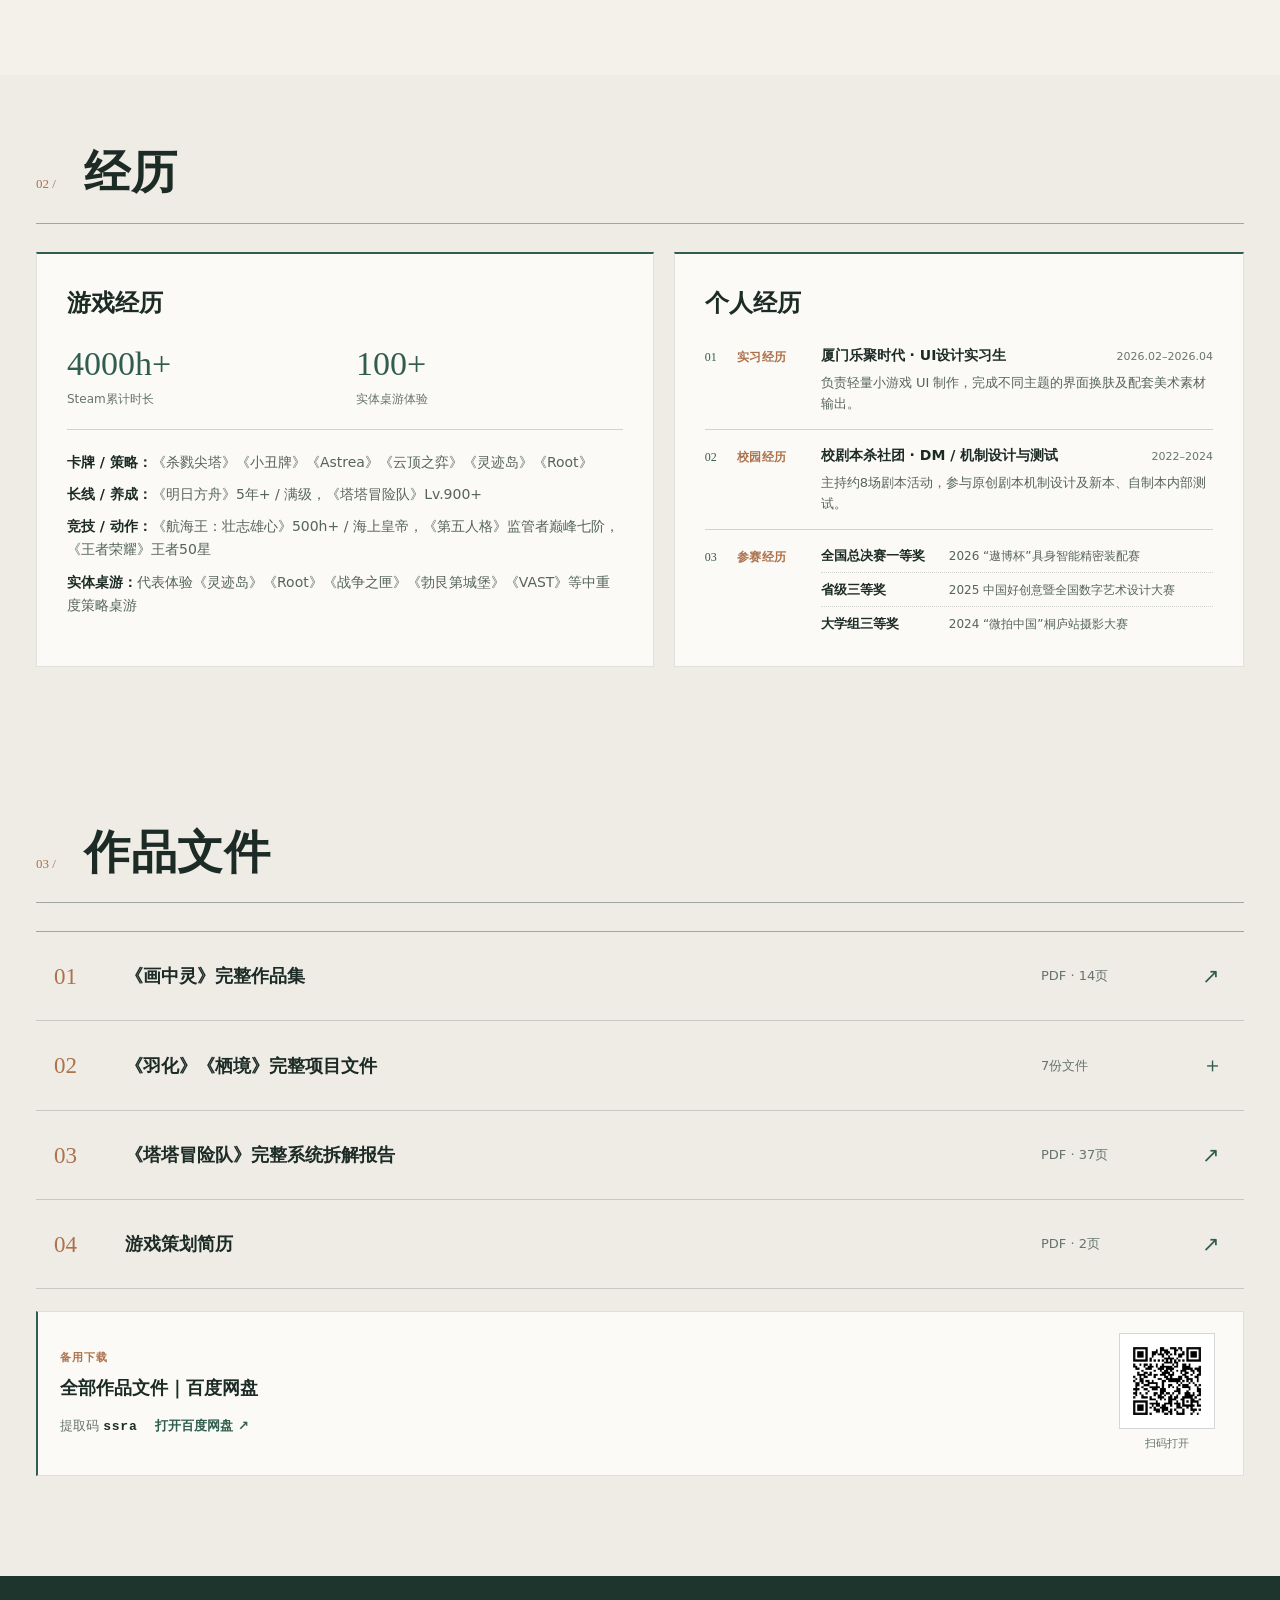
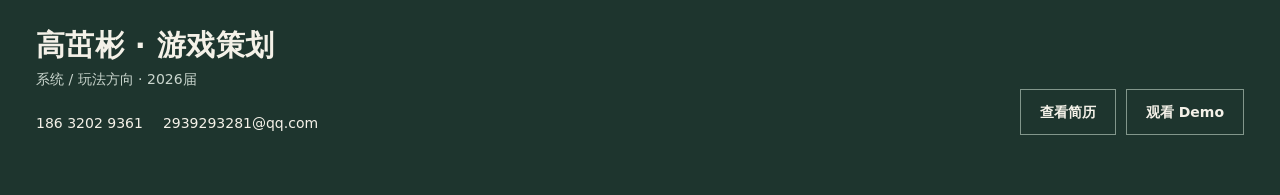
==== commit 7abf38e2: "Update portfolio report and resume V1.1" ====
--- a/index.html
+++ b/index.html
@@ -13,7 +13,7 @@
     <a class="brand" href="#top"><span class="brand-mark"></span><span>高茁彬 · 游戏策划</span></a>
     <nav class="nav-links" aria-label="主导航">
       <a href="#projects">项目</a><a href="#experience">经历</a><a href="#files">作品文件</a><a class="nav-contact" href="#contact">联系</a>
-      <a class="nav-cta" href="assets/resume_game_design.pdf" target="_blank" rel="noopener">查看简历</a>
+      <a class="nav-cta" href="reader.html?doc=resume&v=11">查看简历</a>
     </nav>
   </div>
 </header>
@@ -112,9 +112,9 @@
           <div class="project-kicker">03 · 系统拆解</div>
           <h3 class="project-title">《塔塔冒险队》｜游戏系统拆解</h3>
           <p class="project-sub">基于国际服长期实机体验，拆解经济、成长、战斗、活动、收藏社交、商业化与信息设计。</p>
-          <div class="facts"><div class="fact"><b>体验深度</b><span>当前账号 Lv.900+</span></div><div class="fact"><b>完整报告</b><span>35页 · V1.0</span></div></div>
+          <div class="facts"><div class="fact"><b>体验深度</b><span>当前账号 Lv.900+</span></div><div class="fact"><b>完整报告</b><span>37页 · V1.1</span></div></div>
           <ul class="points"><li>梳理整体系统框架、玩家核心循环与关键系统咬合关系。</li><li>分析弹珠经济、三层成长、多模式战斗、限时活动及长期收藏目标。</li><li>结合实机体验与版本变化，分析信息入口、成长目标和活动规则中的体验问题。</li></ul>
-          <div class="project-actions"><a class="btn primary" href="reader.html?doc=tata">在线阅读完整系统拆解报告</a></div>
+          <div class="project-actions"><a class="btn primary" href="reader.html?doc=tata&v=11">在线阅读完整系统拆解报告</a></div>
         </div>
       </div>
     </article>
@@ -151,8 +151,8 @@
           <a href="assets/pnp_components_guide.pdf" download>PNP组件使用说明 <span>↗</span></a>
         </div>
       </details>
-      <a class="file-card" href="assets/tata_system_report.pdf" download><small>03</small><strong>《塔塔冒险队》完整系统拆解报告</strong><span>PDF · 35页</span><i aria-hidden="true">↗</i></a>
-      <a class="file-card" href="assets/resume_game_design.pdf" download><small>04</small><strong>游戏策划简历</strong><span>PDF · 2页</span><i aria-hidden="true">↗</i></a>
+      <a class="file-card" href="assets/tata_system_report.pdf?v=11" download><small>03</small><strong>《塔塔冒险队》完整系统拆解报告</strong><span>PDF · 37页</span><i aria-hidden="true">↗</i></a>
+      <a class="file-card" href="assets/resume_game_design.pdf?v=11" download><small>04</small><strong>游戏策划简历</strong><span>PDF · 2页</span><i aria-hidden="true">↗</i></a>
     </div>
     <div class="cloud-share" aria-label="百度网盘备用下载">
       <div class="cloud-share-copy">
@@ -167,7 +167,7 @@
 </main>
 
 <footer class="footer" id="contact">
-  <div class="wrap"><div class="footer-grid"><div><h2>高茁彬 · 游戏策划</h2><p>系统 / 玩法方向 · 2026届</p><div class="contact"><a href="tel:+8618632029361">186 3202 9361</a><a href="mailto:2939293281@qq.com">2939293281@qq.com</a></div></div><div class="footer-actions"><a class="btn secondary" href="assets/resume_game_design.pdf" target="_blank" rel="noopener">查看简历</a><a class="btn secondary" href="https://www.bilibili.com/video/BV1NmH46rEgh/" target="_blank" rel="noopener">观看 Demo</a></div></div></div>
+  <div class="wrap"><div class="footer-grid"><div><h2>高茁彬 · 游戏策划</h2><p>系统 / 玩法方向 · 2026届</p><div class="contact"><a href="tel:+8618632029361">186 3202 9361</a><a href="mailto:2939293281@qq.com">2939293281@qq.com</a></div></div><div class="footer-actions"><a class="btn secondary" href="reader.html?doc=resume&v=11">查看简历</a><a class="btn secondary" href="https://www.bilibili.com/video/BV1NmH46rEgh/" target="_blank" rel="noopener">观看 Demo</a></div></div></div>
 </footer>
 </body>
 </html>
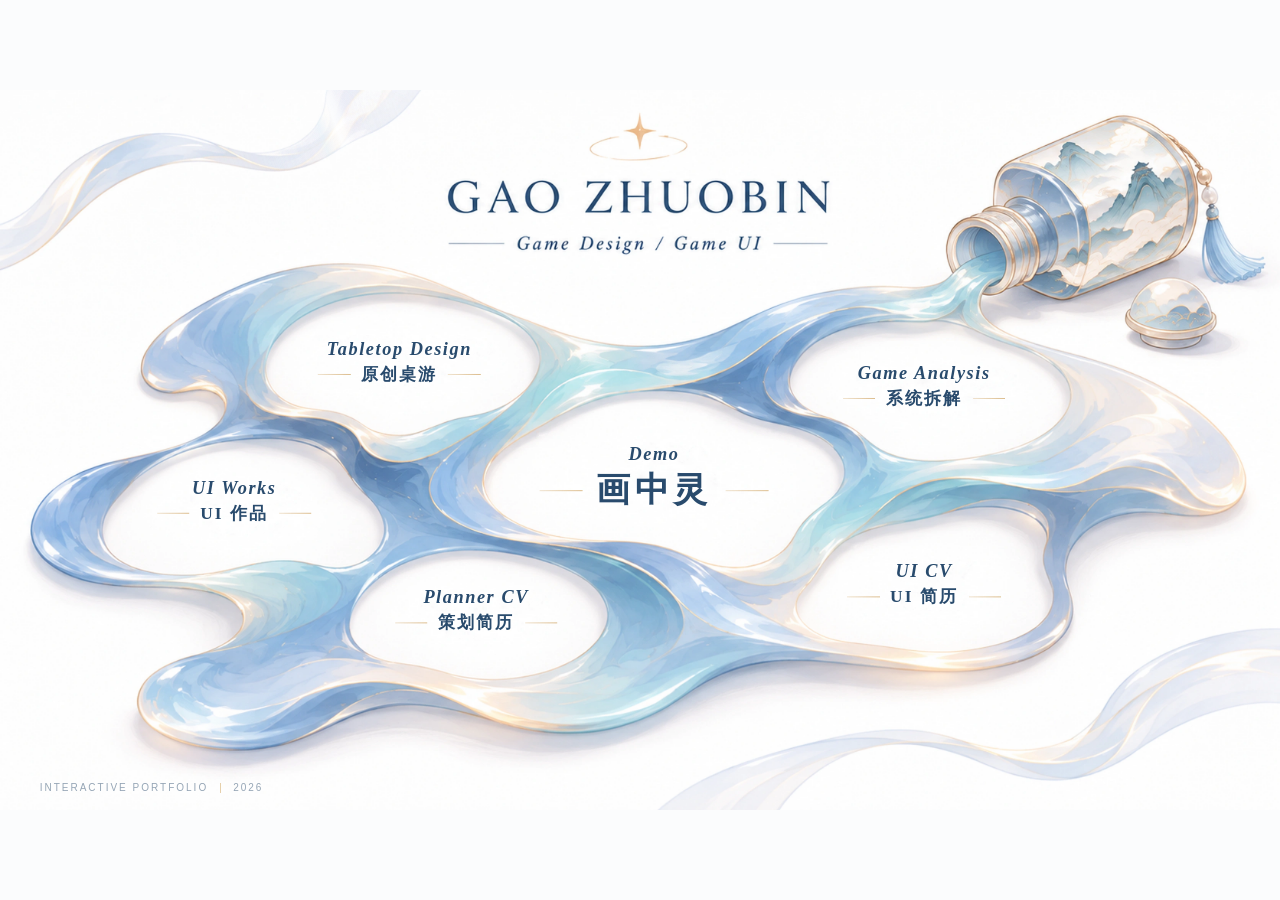
==== commit 69c8d6fc: "Checkpoint: verify 326/330 Round14 portfolio assets (staging only)" ====
--- a/index.html
+++ b/index.html
@@ -1,173 +1,250 @@
 <!doctype html>
 <html lang="zh-CN">
 <head>
-<meta charset="utf-8" />
-<meta name="viewport" content="width=device-width, initial-scale=1" />
-<title>高茁彬｜游戏策划作品集</title>
-<meta name="description" content="高茁彬｜游戏策划（系统 / 玩法方向）个人作品集。包含《画中灵》2人数字策略桌游Demo、《羽化》《栖境》原创桌游设计与《塔塔冒险队》系统拆解。" />
-<link rel="stylesheet" href="styles.css">
+  <meta charset="utf-8">
+  <meta name="viewport" content="width=device-width, initial-scale=1">
+  <meta name="theme-color" content="#fbfcfd">
+  <meta name="description" content="高茁彬的游戏策划与游戏 UI 个人作品集。">
+  <title>GAO ZHUOBIN — Game Design / Game UI</title>
+  <link rel="preload" as="image" href="assets/home/homepage-bottle-clean@2x.webp">
+  <link rel="stylesheet" href="styles.css">
+  <script src="pearl-timeline.js" defer></script>
+  <script src="assets/vendor/matter.min.js" defer></script>
+  <script src="assets/playground/manifest.js" defer></script>
+  <script src="shake-meter.js" defer></script>
+  <script src="ui-playground.js" defer></script>
+
+  <script src="app.js" defer></script>
+  <link rel="stylesheet" href="orb-legacy.css">
+  <link rel="stylesheet" href="round11.css">
+  <link rel="stylesheet" href="round12.css">
 </head>
 <body>
-<header class="nav">
-  <div class="wrap nav-inner">
-    <a class="brand" href="#top"><span class="brand-mark"></span><span>高茁彬 · 游戏策划</span></a>
-    <nav class="nav-links" aria-label="主导航">
-      <a href="#projects">项目</a><a href="#experience">经历</a><a href="#files">作品文件</a><a class="nav-contact" href="#contact">联系</a>
-      <a class="nav-cta" href="reader.html?doc=resume&v=11">查看简历</a>
-    </nav>
-  </div>
-</header>
-
-<main id="top">
-<section class="hero">
-  <div class="wrap hero-grid">
-    <div>
-      <h1>高茁彬</h1>
-      <div class="role">游戏策划｜系统 / 玩法方向</div>
-      <div class="hero-meta">
-        <span>嘉兴大学 · 数字媒体艺术</span><span>2026届</span><span>UI设计实习经历</span>
-      </div>
-      <div class="actions">
-        <a class="btn primary" href="#projects">查看项目</a>
-        <a class="btn secondary" href="https://www.bilibili.com/video/BV1NmH46rEgh/" target="_blank" rel="noopener">观看 Demo</a>
-      </div>
-    </div>
-    <div class="hero-art" aria-label="《画中灵》项目预览">
-      <div class="hero-image">
-        <img fetchpriority="high" decoding="async" src="assets/hz_hero.webp" alt="《画中灵》游戏开始界面">
-        <div class="hero-caption"><strong>《画中灵》</strong><span>2人数字策略桌游 Demo</span></div>
-      </div>
-    </div>
-  </div>
-</section>
-
-<section class="work-index" aria-label="项目索引">
-  <div class="wrap index-grid">
-    <a class="index-card" href="#huazhongling"><div class="index-no">01</div><div><b>《画中灵》</b><span>2人数字策略桌游 Demo · 玩法 / 交互 / UI</span></div></a>
-    <a class="index-card" href="#yuhua-qijing"><div class="index-no">02</div><div><b>《羽化》《栖境》</b><span>原创规则推理桌游 · 设计 / 验证 / 原型</span></div></a>
-    <a class="index-card" href="#tata"><div class="index-no">03</div><div><b>《塔塔冒险队》</b><span>系统拆解 · 经济 / 成长 / 战斗 / 活动</span></div></a>
-  </div>
-</section>
-
-<section id="projects">
-  <div class="wrap">
-    <div class="section-head"><div class="section-no mono">01 /</div><h2>项目作品</h2></div><div class="section-rule"></div>
-
-    <article class="project" id="huazhongling">
-      <div class="project-grid">
-        <div class="project-media feature-grid">
-          <div class="shot big"><img loading="lazy" decoding="async" src="assets/hz_play.webp" alt="《画中灵》实机对局画面"></div>
-          <div class="shot"><img loading="lazy" decoding="async" src="assets/hz_loop.webp" alt="《画中灵》核心循环"></div>
-          <div class="shot"><img loading="lazy" decoding="async" src="assets/hz_expansion.webp" alt="《画中灵》玄砚与梦泽扩展设计"></div>
-        </div>
-        <div class="project-copy">
-          <div class="project-kicker">01 · 游戏 Demo</div>
-          <h3 class="project-title">《画中灵》<span class="title-sep">｜</span><span class="title-type">2人数字策略桌游 Demo</span></h3>
-          <p class="project-sub">从0到1完成可运行Demo，负责玩法、交互、UI视觉与版本落地。</p>
-          <div class="facts"><div class="fact"><b>核心循环</b><span>观察局面 → 获取笔墨 → 放置资源 → 局面变化 → 公共区补充</span></div><div class="fact"><b>扩展设计</b><span>玄砚 / 梦泽：资源替代与条件转换</span></div></div>
-          <ul class="points"><li>建立完整双人对局流程，并将玩法、交互与UI整合为可运行版本。</li><li>设计“玄砚 / 梦泽”扩展卡，通过成本与使用次数限制控制能力强度。</li><li>根据试玩和流程检查，优化摆放顺序、规则查询、误操作与双人信息切换。</li></ul>
-          <div class="project-actions"><a class="btn primary" href="https://www.bilibili.com/video/BV1NmH46rEgh/" target="_blank" rel="noopener">观看 Demo</a><a class="btn secondary" href="reader.html?doc=huazhongling">在线阅读完整作品集</a></div>
+  <svg class="svg-filters" aria-hidden="true" focusable="false">
+    <filter id="liquid-edge" x="-20%" y="-20%" width="140%" height="140%">
+      <feTurbulence type="fractalNoise" baseFrequency="0.012 0.02" numOctaves="2" seed="9" result="noise">
+        <animate attributeName="baseFrequency" values="0.012 0.02;0.018 0.014;0.012 0.02" dur="2.4s" repeatCount="indefinite" />
+      </feTurbulence>
+      <feDisplacementMap in="SourceGraphic" in2="noise" scale="34" xChannelSelector="R" yChannelSelector="G" />
+    </filter>
+    <filter id="pearl-text-glow" x="-80%" y="-80%" width="260%" height="260%" color-interpolation-filters="sRGB">
+      <feGaussianBlur in="SourceAlpha" stdDeviation="1.6" result="softGlow" />
+      <feFlood flood-color="#fff3df" flood-opacity="0.28" result="warmLight" />
+      <feComposite in="warmLight" in2="softGlow" operator="in" result="warmBloom" />
+      <feGaussianBlur in="SourceAlpha" stdDeviation="6" result="wideGlow" />
+      <feFlood flood-color="#efd9b6" flood-opacity="0.10" result="wideLight" />
+      <feComposite in="wideLight" in2="wideGlow" operator="in" result="wideBloom" />
+      <feMerge>
+        <feMergeNode in="wideBloom" />
+        <feMergeNode in="warmBloom" />
+        <feMergeNode in="SourceGraphic" />
+      </feMerge>
+    </filter>
+  </svg>
+
+  <div class="site-root" id="site-root">
+    <div class="orientation-hint" role="status" aria-live="polite"><strong>请横屏浏览</strong><span>ROTATE YOUR DEVICE</span></div>
+    <main id="home-screen" class="home-screen" aria-label="作品集首页">
+      <div class="home-stage" id="home-stage">
+        <img class="home-background" src="assets/home/homepage-bottle-clean@2x.webp" alt="右上角墨水瓶倾倒出蓝白流体的个人作品集首页背景">
+        <svg class="home-pearl-scan" viewBox="0 0 1672 941" preserveAspectRatio="none" aria-hidden="true">
+          <defs>
+            
+            <mask id="pearl-mask-main" maskUnits="userSpaceOnUse" maskContentUnits="userSpaceOnUse" x="0" y="0" width="1672" height="941" style="mask-type:alpha">
+              <image href="assets/home/pearl-mask-main.png" x="0" y="0" width="1672" height="941" preserveAspectRatio="none" />
+            </mask>
+            <mask id="pearl-mask-top" maskUnits="userSpaceOnUse" maskContentUnits="userSpaceOnUse" x="0" y="0" width="1672" height="941" style="mask-type:alpha">
+              <image href="assets/home/pearl-mask-ribbon-top.png" x="0" y="0" width="1672" height="941" preserveAspectRatio="none" />
+            </mask>
+            <mask id="pearl-mask-bottom" maskUnits="userSpaceOnUse" maskContentUnits="userSpaceOnUse" x="0" y="0" width="1672" height="941" style="mask-type:alpha">
+              <image href="assets/home/pearl-mask-ribbon-bottom.png" x="0" y="0" width="1672" height="941" preserveAspectRatio="none" />
+            </mask>
+
+            <filter id="pearl-sheen-wide-soft" x="-20%" y="-20%" width="140%" height="140%" color-interpolation-filters="sRGB">
+              <feGaussianBlur stdDeviation="5.0" />
+            </filter>
+            <filter id="pearl-sheen-core-soft" x="-20%" y="-20%" width="140%" height="140%" color-interpolation-filters="sRGB">
+              <feGaussianBlur stdDeviation="0.9" />
+            </filter>
+
+            
+            <linearGradient id="sheen-main-wide" gradientUnits="userSpaceOnUse" x1="1510" y1="118" x2="950" y2="452" spreadMethod="pad" gradientTransform="translate(0 0)" >
+              <stop offset="0" stop-color="#FFFFFF" stop-opacity="0" />
+              <stop offset="0.15" stop-color="#DCECF8" stop-opacity="0.035" />
+              <stop offset="0.28" stop-color="#DFF0F4" stop-opacity="0.075" />
+              <stop offset="0.40" stop-color="#EAE7F5" stop-opacity="0.10" />
+              <stop offset="0.47" stop-color="#FFFFFF" stop-opacity="0.19" />
+              <stop offset="0.52" stop-color="#FFFFFF" stop-opacity="0.27" />
+              <stop offset="0.59" stop-color="#F7FBFF" stop-opacity="0.18" />
+              <stop offset="0.68" stop-color="#DFF0F7" stop-opacity="0.105" />
+              <stop offset="0.78" stop-color="#E8E2F2" stop-opacity="0.045" />
+              <stop offset="1" stop-color="#FFFFFF" stop-opacity="0" />
+            </linearGradient>
+            <linearGradient id="sheen-main-core" gradientUnits="userSpaceOnUse" x1="1370" y1="201" x2="1090" y2="369" spreadMethod="pad" gradientTransform="translate(0 0)" >
+              <stop offset="0" stop-color="#FFFFFF" stop-opacity="0" />
+              <stop offset="0.29" stop-color="#DCEEF8" stop-opacity="0.035" />
+              <stop offset="0.39" stop-color="#E6E8F5" stop-opacity="0.14" />
+              <stop offset="0.46" stop-color="#FFFFFF" stop-opacity="0.46" />
+              <stop offset="0.50" stop-color="#FFFFFF" stop-opacity="0.76" />
+              <stop offset="0.54" stop-color="#FFFDF8" stop-opacity="0.55" />
+              <stop offset="0.60" stop-color="#E1F1F7" stop-opacity="0.34" />
+              <stop offset="0.68" stop-color="#E8E1F2" stop-opacity="0.10" />
+              <stop offset="1" stop-color="#FFFFFF" stop-opacity="0" />
+            </linearGradient>
+
+            
+            <linearGradient id="sheen-top-wide" gradientUnits="userSpaceOnUse" x1="675" y1="-39" x2="365" y2="75" spreadMethod="pad" gradientTransform="translate(0 0)" >
+              <stop offset="0" stop-color="#FFFFFF" stop-opacity="0" />
+              <stop offset="0.15" stop-color="#E0F0FA" stop-opacity="0.04" />
+              <stop offset="0.28" stop-color="#E6ECF8" stop-opacity="0.075" />
+              <stop offset="0.40" stop-color="#EDE9F6" stop-opacity="0.11" />
+              <stop offset="0.47" stop-color="#FFFFFF" stop-opacity="0.22" />
+              <stop offset="0.52" stop-color="#FFFFFF" stop-opacity="0.30" />
+              <stop offset="0.59" stop-color="#F8FBFF" stop-opacity="0.19" />
+              <stop offset="0.68" stop-color="#E0F0F8" stop-opacity="0.12" />
+              <stop offset="0.78" stop-color="#E9E3F3" stop-opacity="0.055" />
+              <stop offset="1" stop-color="#FFFFFF" stop-opacity="0" />
+            </linearGradient>
+            <linearGradient id="sheen-top-core" gradientUnits="userSpaceOnUse" x1="620" y1="-18" x2="420" y2="54" spreadMethod="pad" gradientTransform="translate(0 0)" >
+              <stop offset="0" stop-color="#FFFFFF" stop-opacity="0" />
+              <stop offset="0.29" stop-color="#DDEFF9" stop-opacity="0.06" />
+              <stop offset="0.39" stop-color="#E9E6F6" stop-opacity="0.18" />
+              <stop offset="0.46" stop-color="#FFFFFF" stop-opacity="0.54" />
+              <stop offset="0.50" stop-color="#FFFFFF" stop-opacity="0.82" />
+              <stop offset="0.54" stop-color="#FFFCF6" stop-opacity="0.34" />
+              <stop offset="0.60" stop-color="#E2F1F8" stop-opacity="0.44" />
+              <stop offset="0.67" stop-color="#E9E2F3" stop-opacity="0.15" />
+              <stop offset="1" stop-color="#FFFFFF" stop-opacity="0" />
+            </linearGradient>
+
+            
+            <linearGradient id="sheen-bottom-wide" gradientUnits="userSpaceOnUse" x1="1858" y1="653" x2="1478" y2="753" spreadMethod="pad" gradientTransform="translate(0 0)" >
+              <stop offset="0" stop-color="#FFFFFF" stop-opacity="0" />
+              <stop offset="0.15" stop-color="#E0F0FA" stop-opacity="0.04" />
+              <stop offset="0.28" stop-color="#E6ECF8" stop-opacity="0.075" />
+              <stop offset="0.40" stop-color="#EDE9F6" stop-opacity="0.11" />
+              <stop offset="0.47" stop-color="#FFFFFF" stop-opacity="0.22" />
+              <stop offset="0.52" stop-color="#FFFFFF" stop-opacity="0.30" />
+              <stop offset="0.59" stop-color="#F8FBFF" stop-opacity="0.19" />
+              <stop offset="0.68" stop-color="#E0F0F8" stop-opacity="0.12" />
+              <stop offset="0.78" stop-color="#E9E3F3" stop-opacity="0.055" />
+              <stop offset="1" stop-color="#FFFFFF" stop-opacity="0" />
+            </linearGradient>
+            <linearGradient id="sheen-bottom-core" gradientUnits="userSpaceOnUse" x1="1780" y1="674" x2="1556" y2="732" spreadMethod="pad" gradientTransform="translate(0 0)" >
+              <stop offset="0" stop-color="#FFFFFF" stop-opacity="0" />
+              <stop offset="0.29" stop-color="#DDEFF9" stop-opacity="0.06" />
+              <stop offset="0.39" stop-color="#E9E6F6" stop-opacity="0.18" />
+              <stop offset="0.46" stop-color="#FFFFFF" stop-opacity="0.54" />
+              <stop offset="0.50" stop-color="#FFFFFF" stop-opacity="0.82" />
+              <stop offset="0.54" stop-color="#FFFCF6" stop-opacity="0.34" />
+              <stop offset="0.60" stop-color="#E2F1F8" stop-opacity="0.44" />
+              <stop offset="0.67" stop-color="#E9E2F3" stop-opacity="0.15" />
+              <stop offset="1" stop-color="#FFFFFF" stop-opacity="0" />
+            </linearGradient>
+          </defs>
+
+          <g class="sheen-zone sheen-main" mask="url(#pearl-mask-main)" style="mix-blend-mode:screen">
+            <rect width="1672" height="941" fill="url(#sheen-main-wide)" filter="url(#pearl-sheen-wide-soft)" />
+            <rect width="1672" height="941" fill="url(#sheen-main-core)" filter="url(#pearl-sheen-core-soft)" />
+          </g>
+          <g class="sheen-zone sheen-top" mask="url(#pearl-mask-top)" style="mix-blend-mode:screen">
+            <rect width="1672" height="941" fill="url(#sheen-top-wide)" filter="url(#pearl-sheen-wide-soft)" />
+            <rect width="1672" height="941" fill="url(#sheen-top-core)" filter="url(#pearl-sheen-core-soft)" />
+          </g>
+          <g class="sheen-zone sheen-bottom" mask="url(#pearl-mask-bottom)" style="mix-blend-mode:screen">
+            <rect width="1672" height="941" fill="url(#sheen-bottom-wide)" filter="url(#pearl-sheen-wide-soft)" />
+            <rect width="1672" height="941" fill="url(#sheen-bottom-core)" filter="url(#pearl-sheen-core-soft)" />
+          </g>
+        </svg>
+
+        <nav class="home-hotspots" aria-label="作品集导航">
+          <button class="hotspot hotspot-tabletop" type="button" data-page="tabletop" aria-label="原创桌游">
+            <span class="hotspot-en"><span class="hotspot-ink">Tabletop Design</span></span>
+            <span class="hotspot-zh"><i></i><span class="hotspot-label"><span class="hotspot-ink">原创桌游</span></span><i></i></span>
+          </button>
+          <button class="hotspot hotspot-analysis" type="button" data-page="analysis" aria-label="系统拆解">
+            <span class="hotspot-en"><span class="hotspot-ink">Game Analysis</span></span>
+            <span class="hotspot-zh"><i></i><span class="hotspot-label"><span class="hotspot-ink">系统拆解</span></span><i></i></span>
+          </button>
+          <button class="hotspot hotspot-demo" type="button" data-page="demo" aria-label="画中灵 Demo">
+            <span class="hotspot-en"><span class="hotspot-ink">Demo</span></span>
+            <span class="hotspot-zh hotspot-zh-main"><i></i><span class="hotspot-label"><span class="hotspot-ink">画中灵</span></span><i></i></span>
+          </button>
+          <button class="hotspot hotspot-ui" type="button" data-page="ui" aria-label="UI 作品">
+            <span class="hotspot-en"><span class="hotspot-ink">UI Works</span></span>
+            <span class="hotspot-zh"><i></i><span class="hotspot-label"><span class="hotspot-ink">UI 作品</span></span><i></i></span>
+          </button>
+          <button class="hotspot hotspot-planner" type="button" data-page="planner-cv" aria-label="策划简历">
+            <span class="hotspot-en"><span class="hotspot-ink">Planner CV</span></span>
+            <span class="hotspot-zh"><i></i><span class="hotspot-label"><span class="hotspot-ink">策划简历</span></span><i></i></span>
+          </button>
+          <button class="hotspot hotspot-ui-cv" type="button" data-page="ui-cv" aria-label="UI 简历">
+            <span class="hotspot-en"><span class="hotspot-ink">UI CV</span></span>
+            <span class="hotspot-zh"><i></i><span class="hotspot-label"><span class="hotspot-ink">UI 简历</span></span><i></i></span>
+          </button>
+        </nav>
+
+        <div class="home-caption" aria-hidden="true">
+          <span>INTERACTIVE PORTFOLIO</span>
+          <span>2026</span>
         </div>
       </div>
-    </article>
-
-    <article class="project reverse" id="yuhua-qijing">
-      <div class="project-grid">
-        <div class="project-media feature-grid">
-          <div class="shot big"><img loading="lazy" decoding="async" src="assets/yq_rulebooks.webp" alt="《羽化》《栖境》两套完整规则书"></div>
-          <div class="shot"><img loading="lazy" decoding="async" src="assets/yq_pnp.webp" alt="《羽化》《栖境》PNP可打印原型"></div>
-          <div class="shot"><img loading="lazy" decoding="async" src="assets/yq_validation_preview.webp" alt="《羽化》《栖境》关键设计迭代复盘"></div>
-        </div>
-        <div class="project-copy">
-          <div class="project-kicker">02 · 原创桌游</div>
-          <h3 class="project-title">《羽化》《栖境》｜原创双人规则推理桌游</h3>
-          <p class="project-sub">围绕“创造、推理、取舍”设计两条不同的规则推理路线，并将规则落成可打印原型。</p>
-          <div class="facts"><div class="fact"><b>《羽化》</b><span>有限规则组合，保证信息可推理</span></div><div class="fact"><b>《栖境》</b><span>自定义生存规律，强化主动实验</span></div></div>
-          <ul class="points"><li>通过规则枚举、概率检查、策略模拟与完整流程演算持续调整目标结算与破解规则。</li><li>发现“研究行动”会减少公开信息后将其删除，避免形成拖延破解的非预期策略。</li><li>完成两套规则书、两套PNP白模、通用组件与设计复盘。</li></ul>
-          <div class="note">当前验证以规则枚举、概率检查、策略模拟、边界情况与流程走查为主，未进行真人线下试玩。</div>
-          <details class="file-drawer">
-            <summary><span>查看完整项目文件</span><span class="file-count">7份文件</span></summary>
-            <div class="file-list">
-              <div class="file-item"><div><b>《羽化》×《栖境》玩法设计与迭代复盘</b><span>项目总览 · 设计目标、关键迭代与验证过程</span></div><div class="file-links"><a href="reader.html?doc=yq-review">在线阅读</a><a href="assets/yuhua_qijing_review.pdf" download>下载 PDF</a></div></div>
-              <div class="file-item"><div><b>《羽化》完整规则书</b><span>双人桌游 · 培育 / 规划 / 推理</span></div><div class="file-links"><a href="reader.html?doc=yuhua-rules">在线阅读</a><a href="assets/yuhua_rules.pdf" download>下载 PDF</a></div></div>
-              <div class="file-item"><div><b>《羽化》PNP可打印原型</b><span>亲本卡、目标卡、位置卡、规则标记与记录页</span></div><div class="file-links"><a href="reader.html?doc=yuhua-pnp">在线阅读</a><a href="assets/yuhua_pnp.pdf" download>下载 PDF</a></div></div>
-              <div class="file-item"><div><b>《栖境》完整规则书</b><span>双人桌游 · 实验 / 推理 / 适应</span></div><div class="file-links"><a href="reader.html?doc=qijing-rules">在线阅读</a><a href="assets/qijing_rules.pdf" download>下载 PDF</a></div></div>
-              <div class="file-item"><div><b>《栖境》PNP可打印原型</b><span>亲本卡、规则卡、结果片与记录页</span></div><div class="file-links"><a href="reader.html?doc=qijing-pnp">在线阅读</a><a href="assets/qijing_pnp.pdf" download>下载 PDF</a></div></div>
-              <div class="file-item"><div><b>《羽化》《栖境》通用组件</b><span>破解标记、分数标记与共用组件</span></div><div class="file-links"><a href="reader.html?doc=shared-components">在线阅读</a><a href="assets/shared_components.pdf" download>下载 PDF</a></div></div>
-              <div class="file-item"><div><b>PNP组件使用说明</b><span>打印、裁切与各组件用途说明</span></div><div class="file-links"><a href="reader.html?doc=pnp-guide">在线阅读</a><a href="assets/pnp_components_guide.pdf" download>下载 PDF</a></div></div>
-            </div>
-          </details>
+    </main>
+
+    <main id="page-screen" class="page-screen" hidden>
+
+      <div class="page-topbar">
+        <button class="back-button" id="back-home" type="button"><span class="back-button-orb" aria-hidden="true"></span><span class="back-button-label">返回首页</span></button>
+        <div class="page-brand">GAO ZHUOBIN <span>／</span> CREATIVE PORTFOLIO</div>
+        <span class="page-section-index" id="page-section-index">01 / 06</span>
+      </div>
+      <section class="page-content" id="page-content" aria-live="polite"></section>
+    </main>
+
+    <div class="liquid-wipe" id="liquid-wipe" aria-hidden="true"></div>
+
+    <section class="reader-overlay" id="reader-overlay" hidden aria-label="在线阅读器">
+      <div class="reader-toolbar">
+        <div class="reader-title-wrap"><span class="reader-kicker">DOCUMENT VIEWER</span><strong id="reader-title">在线阅读</strong></div>
+        <div class="reader-actions">
+          <a id="reader-download" class="reader-download" href="#" download>下载文件 <span>↓</span></a>
+          <button id="reader-close" class="reader-close" type="button" aria-label="关闭阅读器">×</button>
         </div>
       </div>
-    </article>
-
-    <article class="project" id="tata">
-      <div class="project-grid">
-        <div class="project-media feature-grid">
-          <div class="shot big"><img loading="lazy" decoding="async" src="assets/tata_system.webp" alt="《塔塔冒险队》全系统框架"></div>
-          <div class="shot"><img loading="lazy" decoding="async" src="assets/tata_economy.webp" alt="《塔塔冒险队》弹珠经济分析"></div>
-          <div class="shot"><img loading="lazy" decoding="async" src="assets/tata_gameplay.webp" alt="《塔塔冒险队》臭潮局内构筑分析"></div>
-        </div>
-        <div class="project-copy">
-          <div class="project-kicker">03 · 系统拆解</div>
-          <h3 class="project-title">《塔塔冒险队》｜游戏系统拆解</h3>
-          <p class="project-sub">基于国际服长期实机体验，拆解经济、成长、战斗、活动、收藏社交、商业化与信息设计。</p>
-          <div class="facts"><div class="fact"><b>体验深度</b><span>当前账号 Lv.900+</span></div><div class="fact"><b>完整报告</b><span>37页 · V1.1</span></div></div>
-          <ul class="points"><li>梳理整体系统框架、玩家核心循环与关键系统咬合关系。</li><li>分析弹珠经济、三层成长、多模式战斗、限时活动及长期收藏目标。</li><li>结合实机体验与版本变化，分析信息入口、成长目标和活动规则中的体验问题。</li></ul>
-          <div class="project-actions"><a class="btn primary" href="reader.html?doc=tata&v=11">在线阅读完整系统拆解报告</a></div>
-        </div>
-      </div>
-    </article>
+      <iframe id="reader-frame" title="PDF 在线阅读" src="about:blank"></iframe>
+    </section>
   </div>
-</section>
-
-<section class="support" id="experience">
-  <div class="wrap">
-    <div class="section-head"><div class="section-no mono">02 /</div><h2>经历</h2></div><div class="section-rule"></div>
-    <div class="support-grid">
-      <div class="panel"><h3>游戏经历</h3><div class="stats"><div class="stat"><strong>4000h+</strong><span>Steam累计时长</span></div><div class="stat"><strong>100+</strong><span>实体桌游体验</span></div></div><div class="game-lines"><div><b>卡牌 / 策略：</b>《杀戮尖塔》《小丑牌》《Astrea》《云顶之弈》《灵迹岛》《Root》</div><div><b>长线 / 养成：</b>《明日方舟》5年+ / 满级，《塔塔冒险队》Lv.900+</div><div><b>竞技 / 动作：</b>《航海王：壮志雄心》500h+ / 海上皇帝，《第五人格》监管者巅峰七阶，《王者荣耀》王者50星</div><div><b>实体桌游：</b>代表体验《灵迹岛》《Root》《战争之匣》《勃艮第城堡》《VAST》等中重度策略桌游</div></div></div>
-      <div class="panel"><h3>个人经历</h3><div class="experience-list">
-        <div class="experience-item"><div class="experience-type"><span class="experience-no mono">01</span><span>实习经历</span></div><div class="experience-body"><div class="experience-title"><b>厦门乐聚时代 · UI设计实习生</b><span>2026.02–2026.04</span></div><p>负责轻量小游戏 UI 制作，完成不同主题的界面换肤及配套美术素材输出。</p></div></div>
-        <div class="experience-item"><div class="experience-type"><span class="experience-no mono">02</span><span>校园经历</span></div><div class="experience-body"><div class="experience-title"><b>校剧本杀社团 · DM / 机制设计与测试</b><span>2022–2024</span></div><p>主持约8场剧本活动，参与原创剧本机制设计及新本、自制本内部测试。</p></div></div>
-        <div class="experience-item"><div class="experience-type"><span class="experience-no mono">03</span><span>参赛经历</span></div><div class="experience-body award-list"><p><b>全国总决赛一等奖</b><span>2026 “遨博杯”具身智能精密装配赛</span></p><p><b>省级三等奖</b><span>2025 中国好创意暨全国数字艺术设计大赛</span></p><p><b>大学组三等奖</b><span>2024 “微拍中国”桐庐站摄影大赛</span></p></div></div>
-      </div></div>
-    </div>
+
+  <svg class="star-cursor-trail" id="star-cursor-trail" viewBox="0 0 1440 900" preserveAspectRatio="none" aria-hidden="true">
+    <defs>
+      <linearGradient id="cursor-trail-gradient" gradientUnits="userSpaceOnUse" x1="0" y1="0" x2="1" y2="0">
+        <stop offset="0" stop-color="#D7A36A" stop-opacity="0" />
+        <stop offset=".12" stop-color="#DDAA72" stop-opacity=".18" />
+        <stop offset=".34" stop-color="#E4B47C" stop-opacity=".62" />
+        <stop offset=".68" stop-color="#EBC18A" stop-opacity=".92" />
+        <stop offset=".88" stop-color="#F3D4A6" stop-opacity="1" />
+        <stop offset="1" stop-color="#FFF8EC" stop-opacity="1" />
+      </linearGradient>
+      <filter id="cursor-trail-outer-blur" x="-100%" y="-100%" width="300%" height="300%" color-interpolation-filters="sRGB">
+        <feGaussianBlur stdDeviation="4.8" />
+      </filter>
+      <filter id="cursor-trail-inner-blur" x="-100%" y="-100%" width="300%" height="300%" color-interpolation-filters="sRGB">
+        <feGaussianBlur stdDeviation="1.35" />
+      </filter>
+    </defs>
+    <path id="cursor-trail-glow" d="" fill="none" stroke="#E4B47C" stroke-width="4.4" stroke-linecap="round" stroke-linejoin="round" filter="url(#cursor-trail-outer-blur)" opacity=".38" />
+    <path id="cursor-trail-soft-glow" d="" fill="none" stroke="#E9B97F" stroke-width="2.15" stroke-linecap="round" stroke-linejoin="round" filter="url(#cursor-trail-inner-blur)" opacity=".68" />
+    <path id="cursor-trail-line" d="" fill="none" stroke="url(#cursor-trail-gradient)" stroke-width="1.28" stroke-linecap="round" stroke-linejoin="round" />
+    <path id="cursor-trail-core" d="" fill="none" stroke="#FFF9EF" stroke-width=".52" stroke-linecap="round" stroke-linejoin="round" opacity=".94" />
+  </svg>
+  <div class="star-cursor" id="star-cursor" aria-hidden="true">
+    <svg viewBox="0 0 36 36" role="presentation" focusable="false">
+      <path class="star-cursor-shape" d="M18 2.8 C19.55 10.35 21.65 14.45 33.2 18 C21.65 21.55 19.55 25.65 18 33.2 C16.45 25.65 14.35 21.55 2.8 18 C14.35 14.45 16.45 10.35 18 2.8Z" fill="#EBC08B" stroke="#D6A16B" stroke-width="1.05" stroke-linejoin="round" />
+      <path d="M18 4.7 C19.2 10.85 21.05 14.35 27.1 17.1 C22.25 16.9 19.65 15.55 18 13.25 C16.35 15.55 13.75 16.9 8.9 17.1 C14.95 14.35 16.8 10.85 18 4.7Z" fill="#FFF0D9" opacity=".36" />
+      <path d="M5.3 18 C12.6 15.9 15.9 12.6 18 5.3" fill="none" stroke="#FFF7EA" stroke-width=".72" stroke-linecap="round" opacity=".62" />
+    </svg>
   </div>
-</section>
-
-<section class="files-section" id="files">
-  <div class="wrap">
-    <div class="section-head"><div class="section-no mono">03 /</div><h2>作品文件</h2></div><div class="section-rule"></div>
-    <div class="files-grid">
-      <a class="file-card" href="assets/huazhongling_portfolio.pdf" download><small>01</small><strong>《画中灵》完整作品集</strong><span>PDF · 14页</span><i aria-hidden="true">↗</i></a>
-      <details class="file-card file-card-drawer"><summary><small>02</small><strong>《羽化》《栖境》完整项目文件</strong><span>7份文件</span><i aria-hidden="true">＋</i></summary>
-        <div class="files-expanded">
-          <a href="assets/yuhua_qijing_review.pdf" download>《羽化》×《栖境》玩法设计与迭代复盘 <span>↗</span></a>
-          <a href="assets/yuhua_rules.pdf" download>《羽化》完整规则书 <span>↗</span></a>
-          <a href="assets/yuhua_pnp.pdf" download>《羽化》PNP <span>↗</span></a>
-          <a href="assets/qijing_rules.pdf" download>《栖境》完整规则书 <span>↗</span></a>
-          <a href="assets/qijing_pnp.pdf" download>《栖境》PNP <span>↗</span></a>
-          <a href="assets/shared_components.pdf" download>《羽化》《栖境》通用组件 <span>↗</span></a>
-          <a href="assets/pnp_components_guide.pdf" download>PNP组件使用说明 <span>↗</span></a>
-        </div>
-      </details>
-      <a class="file-card" href="assets/tata_system_report.pdf?v=11" download><small>03</small><strong>《塔塔冒险队》完整系统拆解报告</strong><span>PDF · 37页</span><i aria-hidden="true">↗</i></a>
-      <a class="file-card" href="assets/resume_game_design.pdf?v=11" download><small>04</small><strong>游戏策划简历</strong><span>PDF · 2页</span><i aria-hidden="true">↗</i></a>
-    </div>
-    <div class="cloud-share" aria-label="百度网盘备用下载">
-      <div class="cloud-share-copy">
-        <div class="cloud-share-kicker">备用下载</div>
-        <h3>全部作品文件｜百度网盘</h3>
-        <div class="cloud-share-meta"><span>提取码 <b>ssra</b></span><a href="https://pan.baidu.com/s/1-_-ZNPm05gA9zbW011zupQ?pwd=ssra" target="_blank" rel="noopener">打开百度网盘 ↗</a></div>
-      </div>
-      <a class="cloud-share-qr" href="https://pan.baidu.com/s/1-_-ZNPm05gA9zbW011zupQ?pwd=ssra" target="_blank" rel="noopener" aria-label="扫码或点击打开百度网盘"><img src="assets/baidu_pan_qr.png" alt="游戏策划作品集百度网盘二维码"><span>扫码打开</span></a>
-    </div>
-  </div>
-</section>
-</main>
-
-<footer class="footer" id="contact">
-  <div class="wrap"><div class="footer-grid"><div><h2>高茁彬 · 游戏策划</h2><p>系统 / 玩法方向 · 2026届</p><div class="contact"><a href="tel:+8618632029361">186 3202 9361</a><a href="mailto:2939293281@qq.com">2939293281@qq.com</a></div></div><div class="footer-actions"><a class="btn secondary" href="reader.html?doc=resume&v=11">查看简历</a><a class="btn secondary" href="https://www.bilibili.com/video/BV1NmH46rEgh/" target="_blank" rel="noopener">观看 Demo</a></div></div></div>
-</footer>
+
+  <script src="star-cursor.js" defer></script>
 </body>
 </html>
--- a/styles.css
+++ b/styles.css
@@ -1,306 +1,1356 @@
 :root{
-  --bg:#f3f1ea;
-  --paper:#fbfaf6;
-  --paper-deep:#eae7de;
-  --ink:#1d2b27;
-  --text:#3d4b46;
-  --muted:#66746d;
-  --green:#315d51;
-  --green-soft:#e4ece6;
-  --orange:#ad714c;
-  --line:rgba(29,43,39,.19);
-  --line-strong:rgba(29,43,39,.36);
+  --ink:#19385d;
+  --ink-soft:#47627f;
+  --blue:#a9c8e8;
+  --cyan:#a9d9dc;
+  --gold:#d9b77f;
+  --paper:#fbfcfd;
+  --line:rgba(45,79,112,.15);
+  --serif:"Iowan Old Style","Baskerville","Times New Roman","Songti SC","STSong","SimSun",serif;
+  --sans:"Aptos","Segoe UI","Microsoft YaHei",sans-serif;
 }
 *{box-sizing:border-box}
-html{scroll-behavior:smooth}
-body{margin:0;background:var(--bg);color:var(--text);font-family:"Noto Sans CJK SC","Source Han Sans SC","PingFang SC","Microsoft YaHei",system-ui,sans-serif;font-size:16px;line-height:1.7;-webkit-font-smoothing:antialiased}
-a{color:inherit;text-decoration:none}
-img{display:block;max-width:100%}
-button,summary{font:inherit}
-a:focus-visible,summary:focus-visible{outline:2px solid var(--orange);outline-offset:3px}
-::selection{background:#dce8df;color:var(--ink)}
-.wrap{width:min(1240px,calc(100% - 72px));margin:0 auto}
-.mono{font-family:Georgia,"Times New Roman",serif}
-section[id],article[id],footer[id]{scroll-margin-top:92px}
-
-/* Navigation */
-.nav{position:sticky;top:0;z-index:30;background:rgba(243,241,234,.96);border-bottom:1px solid var(--line);backdrop-filter:blur(12px)}
-.nav-inner{height:72px;display:flex;align-items:center;justify-content:space-between;gap:28px}
-.brand{display:flex;align-items:center;gap:12px;white-space:nowrap;color:var(--ink);font-size:15px;font-weight:750;letter-spacing:.01em}
-.brand-mark{width:17px;height:17px;border:1.5px solid var(--green);border-radius:50%;position:relative}
-.brand-mark:after{content:"";position:absolute;inset:4px;border-radius:50%;background:var(--orange)}
-.nav-links{display:flex;align-items:center;gap:28px;white-space:nowrap;font-size:13px;font-weight:600;color:#586b61}
-.nav-links a{transition:color .2s}
-.nav-links a:hover{color:var(--ink)}
-.nav-cta{padding:9px 16px;border:1px solid var(--line-strong);color:var(--ink)!important;transition:background .2s,border-color .2s!important}
-.nav-cta:hover{background:var(--paper);border-color:var(--ink)}
-
-/* Introduction */
-.hero{padding:82px 0 48px}
-.hero-grid{display:grid;grid-template-columns:minmax(0,.77fr) minmax(0,1.23fr);gap:clamp(40px,6vw,96px);align-items:center}
-h1{margin:0 0 23px;color:var(--ink);font-size:clamp(62px,7.2vw,96px);font-weight:720;line-height:1.12;letter-spacing:.015em}
-.role{font-size:clamp(22px,2.4vw,29px);line-height:1.45;letter-spacing:.01em;color:var(--green);font-weight:670}
-.hero-meta{display:flex;flex-wrap:wrap;gap:4px 20px;margin:29px 0 34px;color:var(--muted);font-size:14px}
-.hero-meta span+span:before{content:"/";color:#a7afa8;margin-right:20px}
-.actions,.project-actions{display:flex;flex-wrap:wrap;align-items:center;gap:11px}
-.btn{display:inline-flex;align-items:center;justify-content:center;min-height:46px;padding:10px 19px;border:1px solid transparent;background:transparent;color:var(--ink);font-size:14px;font-weight:680;line-height:1.35;transition:background .22s,color .22s,border-color .22s,transform .22s}
-.btn:hover{transform:translateY(-2px)}
-.btn.primary{background:var(--green);border-color:var(--green);color:#fff}
-.btn.primary:hover{background:#20493f}
-.btn.secondary{border-color:var(--line-strong);background:var(--paper)}
-.btn.secondary:hover{border-color:var(--green);background:var(--green-soft)}
-.hero-art{position:relative;padding:0 0 0 17px}
-.hero-art:before{content:"";position:absolute;inset:17px 16px -16px 0;border:1px solid #c9c9bd;background:#e7e7dc;pointer-events:none}
-.hero-image{position:relative;border:1px solid var(--line-strong);background:#dedacc}
-.hero-image img{width:100%;height:auto;aspect-ratio:1633 / 1200;object-fit:cover}
-.hero-caption{display:flex;align-items:baseline;justify-content:space-between;gap:14px;padding:15px 18px;background:var(--paper);color:var(--ink)}
-.hero-caption strong{font-size:18px;font-weight:690}
-.hero-caption span{font-size:13px;color:var(--muted)}
-
-/* Project index */
-.work-index{padding:16px 0 96px}
-.index-grid{display:grid;grid-template-columns:repeat(3,minmax(0,1fr));border-top:1px solid var(--line-strong);border-bottom:1px solid var(--line-strong)}
-.index-card{min-width:0;padding:23px 22px 24px;display:grid;grid-template-columns:46px 1fr;gap:12px;align-items:start;transition:background .2s}
-.index-card:first-child{padding-left:0}
-.index-card+.index-card{border-left:1px solid var(--line)}
-.index-card:hover{background:#eaece5}
-.index-no{font-family:Georgia,"Times New Roman",serif;color:var(--orange);font-size:30px;line-height:1.1;font-weight:400}
-.index-card b{display:block;color:var(--ink);font-size:17px;font-weight:690;line-height:1.35;margin:1px 0 8px}
-.index-card span{display:block;color:var(--muted);font-size:13px;line-height:1.5}
-
-/* Shared hierarchy */
-section{padding:76px 0}
-.section-head{display:flex;align-items:baseline;gap:28px;margin-bottom:22px}
-.section-no{font-size:13px;white-space:nowrap;color:var(--orange)}
-h2{margin:0;color:var(--ink);font-size:clamp(32px,3.7vw,46px);font-weight:700;line-height:1.2;letter-spacing:.015em}
-.section-rule{height:1px;background:var(--line-strong);margin-bottom:28px}
-
-/* Three existing projects */
-.project{--project:var(--orange);margin-bottom:76px;border-bottom:1px solid var(--line)}
-.project#huazhongling{--project:#446577}
-.project#yuhua-qijing{--project:#5d7e6e}
-.project#tata{--project:#aa704c}
-.project:last-child{margin-bottom:0}
-.project-grid{display:grid;grid-template-columns:minmax(0,1.07fr) minmax(0,.93fr);gap:clamp(32px,4vw,60px);align-items:start;padding-bottom:52px}
-.project.reverse .project-media{order:2}
-.project-media{display:grid;grid-template-columns:repeat(2,minmax(0,1fr));gap:10px;align-content:start;padding:16px;background:var(--paper-deep);border:1px solid var(--line);border-top:3px solid var(--project);box-shadow:0 14px 34px rgba(29,43,39,.035)}
-.shot{min-width:0;aspect-ratio:1.77;overflow:hidden;background:#f8f7f2;border:1px solid rgba(29,43,39,.12)}
-.shot.big{grid-column:1/-1;aspect-ratio:1.6}
-.shot img{width:100%;height:100%;object-fit:cover;object-position:center top;transition:transform .4s ease}
-.shot:hover img{transform:scale(1.018)}
-#huazhongling .shot.big{aspect-ratio:1.6}
-#yuhua-qijing .shot.big{aspect-ratio:1.67}
-#yuhua-qijing .shot:nth-child(3) img{object-fit:cover;object-position:center center;background:#fff}
-#tata .shot.big{aspect-ratio:1.46}
-#tata .shot img{object-position:center center}
-.project-copy{padding:15px 0 0}
-.project-kicker{color:var(--project);font-size:13px;font-weight:650;letter-spacing:.03em}
-.project-title{margin:12px 0 14px;color:var(--ink);font-size:clamp(29px,2.7vw,38px);font-weight:690;line-height:1.26;letter-spacing:.005em}
-.title-type{white-space:nowrap}
-.project-sub{margin:0 0 23px;color:#4c5c54;font-size:16px;line-height:1.7}
-.facts{display:grid;grid-template-columns:1fr 1fr;gap:18px;margin-bottom:24px;padding:17px 0;border-top:1px solid var(--line);border-bottom:1px solid var(--line)}
-.fact b{display:block;color:var(--ink);font-size:13px;font-weight:700;margin-bottom:4px}
-.fact span{display:block;color:var(--muted);font-size:13px;line-height:1.55}
-.points{list-style:none;margin:0 0 26px;padding:0;display:grid;gap:11px}
-.points li{position:relative;padding-left:17px;color:var(--text);font-size:14px;line-height:1.68}
-.points li:before{content:"";position:absolute;left:0;top:.72em;width:6px;height:6px;background:var(--project)}
-.note{margin:-4px 0 22px;padding:12px 15px;border-left:2px solid var(--project);background:#eeeae1;color:#5e695f;font-size:13px;line-height:1.6}
-.file-meta{font-size:13px;color:var(--muted);padding-left:4px}
-
-/* Rules and printable files */
-.file-drawer{margin-top:25px;border-top:1px solid var(--line-strong);border-bottom:1px solid var(--line-strong)}
-.file-drawer summary{display:flex;align-items:center;gap:12px;min-height:55px;cursor:pointer;list-style:none;color:var(--ink);font-size:14px;font-weight:700}
-.file-drawer summary::-webkit-details-marker{display:none}
-.file-drawer summary:after{content:"＋";margin-left:auto;color:var(--green);font-size:20px;font-weight:400}
-.file-drawer[open] summary:after{content:"−"}
-.file-count{color:var(--muted);font-size:12px;font-weight:500}
-.file-list{border-top:1px solid var(--line);padding:5px 15px 9px;background:#f7f6f0}
-.file-item{display:grid;grid-template-columns:minmax(0,1fr) auto;gap:16px;align-items:center;padding:12px 0;border-bottom:1px solid var(--line)}
-.file-item:last-child{border-bottom:0}
-.file-item b{display:block;color:var(--ink);font-size:14px;font-weight:660;line-height:1.5}
-.file-item span{display:block;color:var(--muted);font-size:12px;line-height:1.5;margin-top:2px}
-.file-item .file-link{font-size:12px;color:var(--green);font-weight:680;white-space:nowrap;margin:0}
-.file-item:hover b,.file-item:hover .file-link{color:var(--orange)}
-
-/* Experience */
-.support{padding-top:70px;background:#eeece5}
-.support-grid{display:grid;grid-template-columns:1.04fr .96fr;gap:20px}
-.panel{min-width:0;padding:29px 30px 32px;background:var(--paper);border:1px solid rgba(29,43,39,.11);border-top:2px solid var(--green)}
-.panel h3{margin:0 0 22px;color:var(--ink);font-size:24px;font-weight:680}
-.stats{display:grid;grid-template-columns:1fr 1fr;gap:22px;margin-bottom:21px;padding-bottom:20px;border-bottom:1px solid var(--line)}
-.stat strong{display:block;color:var(--green);font-family:Georgia,"Times New Roman",serif;font-size:34px;font-weight:400;line-height:1.1}
-.stat span{display:block;color:var(--muted);font-size:12px;margin-top:6px}
-.game-lines{display:grid;gap:9px;color:#56645c;font-size:14px;line-height:1.65}
-.game-lines b{color:var(--ink);font-weight:680}
-.experience-list{display:grid}
-.experience-item{display:grid;grid-template-columns:96px minmax(0,1fr);gap:20px;padding:15px 0;border-bottom:1px solid var(--line)}
-.experience-item:first-child{padding-top:0}
-.experience-item:last-child{border-bottom:0;padding-bottom:0}
-.experience-type{display:grid;grid-template-columns:24px 1fr;gap:8px;align-items:baseline;padding-top:2px;color:var(--orange);font-size:12px;font-weight:720;letter-spacing:.035em;white-space:nowrap}
-.experience-no{color:var(--green);font-size:12px;font-weight:400;letter-spacing:0}
-.experience-body{min-width:0}
-.experience-title{display:grid;grid-template-columns:minmax(0,1fr) auto;gap:12px;align-items:baseline;margin-bottom:5px}
-.experience-title b{color:var(--ink);font-size:14px;font-weight:680;line-height:1.45}
-.experience-title span{color:var(--muted);font-size:11px;white-space:nowrap}
-.experience-body>p{margin:0;color:#56645c;font-size:13px;line-height:1.62}
-.award-list{display:grid;gap:0}
-.award-list p{display:grid;grid-template-columns:118px minmax(0,1fr);gap:10px;align-items:baseline;margin:0;padding:6px 0;border-bottom:1px dotted rgba(29,43,39,.18)}
-.award-list p:first-child{padding-top:0}
-.award-list p:last-child{padding-bottom:0;border-bottom:0}
-.award-list p b{color:var(--ink);font-size:13px;font-weight:680}
-.award-list p span{color:#56645c;font-size:12px;line-height:1.5}
-
-/* Download index */
-.files-section{padding:82px 0 100px;background:#eeece5}
-.files-grid{border-top:1px solid var(--line-strong)}
-.file-card,.file-card summary{display:grid;grid-template-columns:55px minmax(0,1fr) 145px 24px;align-items:center;gap:16px;min-height:89px;padding:16px 18px;border-bottom:1px solid var(--line);transition:background .2s}
-.file-card{position:relative;color:var(--ink)}
-.file-card:hover,.file-card-drawer:hover{background:var(--paper)}
-.file-card small{font-family:Georgia,"Times New Roman",serif;color:var(--orange);font-size:23px;line-height:1}
-.file-card strong{font-size:18px;font-weight:680;line-height:1.42}
-.file-card span{font-size:13px;color:var(--muted)}
-.file-card i{font-size:21px;font-style:normal;color:var(--green);line-height:1;transition:transform .2s}
-.file-card:hover i{transform:translate(2px,-2px)}
-.file-card-drawer{display:block;padding:0;border-bottom:1px solid var(--line)}
-.file-card-drawer summary{cursor:pointer;list-style:none;border:0}
-.file-card-drawer summary::-webkit-details-marker{display:none}
-.file-card-drawer[open] summary i{transform:rotate(45deg)}
-.files-expanded{display:grid;grid-template-columns:1fr 1fr;gap:0 20px;margin:0 18px 20px 89px;border-top:1px solid var(--line)}
-.files-expanded a{display:flex;justify-content:space-between;gap:14px;align-items:center;min-height:47px;padding:9px 0;border-bottom:1px solid var(--line);font-size:13px;color:var(--text)}
-.files-expanded a:hover{color:var(--green)}
-.files-expanded a span{font-size:16px;color:var(--green)}
-.cloud-share{display:grid;grid-template-columns:minmax(0,1fr) 108px;gap:28px;align-items:center;margin-top:22px;padding:21px 22px;background:var(--paper);border:1px solid rgba(29,43,39,.12);border-left:2px solid var(--green)}
-.cloud-share-kicker{margin-bottom:5px;color:var(--orange);font-size:11px;font-weight:720;letter-spacing:.08em}
-.cloud-share h3{margin:0 0 11px;color:var(--ink);font-size:18px;font-weight:680}
-.cloud-share-meta{display:flex;gap:18px;align-items:center;flex-wrap:wrap;color:var(--muted);font-size:13px}
-.cloud-share-meta b{color:var(--ink);font-family:ui-monospace,SFMono-Regular,Menlo,Consolas,monospace;font-size:13px;letter-spacing:.06em}
-.cloud-share-meta a{color:var(--green);font-weight:680}
-.cloud-share-meta a:hover{color:var(--orange)}
-.cloud-share-qr{display:grid;justify-items:center;gap:6px;color:var(--muted);font-size:11px}
-.cloud-share-qr img{display:block;width:96px;height:96px;padding:5px;background:#fff;border:1px solid var(--line)}
-.cloud-share-qr:hover{color:var(--green)}
-
-/* Contact */
-.footer{padding:52px 0 60px;background:#1e352e;color:#f4f1e8}
-.footer-grid{display:grid;grid-template-columns:1fr auto;gap:32px;align-items:end}
-.footer h2{color:#f4f1e8;font-size:29px;margin:0 0 5px}
-.footer p{margin:0;color:#cad6ce;font-size:14px}
-.contact{display:flex;gap:20px;flex-wrap:wrap;margin-top:20px;color:#f4f1e8;font-size:14px}
-.contact a:hover{text-decoration:underline}
-.footer-actions{display:flex;gap:10px;flex-wrap:wrap;justify-content:flex-end}
-.footer .btn.secondary{background:transparent;border-color:#82968b;color:#f4f1e8}
-.footer .btn.secondary:hover{background:#31574b}
-
-@media(max-width:1080px){
-  .hero-grid{gap:36px}
-  .project-grid{gap:30px}
-  .project-title{font-size:29px}
-  .facts{gap:10px}
-}
-@media(max-width:820px){
-  .wrap{width:min(100% - 40px,690px)}
-  .hero-grid,.project-grid,.support-grid{grid-template-columns:1fr}
-  .hero{padding:58px 0 28px}
-  .hero-grid{gap:38px}
-  .hero-art{max-width:680px}
-  .index-grid{grid-template-columns:1fr}
-  .index-card,.index-card:first-child{padding:19px 2px}
-  .index-card+.index-card{border-left:0;border-top:1px solid var(--line)}
-  .work-index{padding-bottom:66px}
-  .project.reverse .project-media{order:0}
-  .project-copy{padding-top:26px}
-  .project-grid{gap:0}
-  .project{margin-bottom:65px}
-  .panel{padding:25px}
-}
-@media(max-width:580px){
-  .wrap{width:calc(100% - 32px)}
-  .nav-inner{height:auto;display:block;padding:11px 0 10px}
-  .brand{font-size:14px;margin-bottom:8px}
-  .nav-links{gap:18px;overflow-x:auto;padding-bottom:1px;font-size:13px;scrollbar-width:none}
-  .nav-links::-webkit-scrollbar{display:none}
-  .nav-contact{display:none}
-  .nav-cta{padding:0;border:0}
-  section[id],article[id],footer[id]{scroll-margin-top:110px}
-  .hero{padding:43px 0 24px}
-  h1{font-size:clamp(50px,12.5vw,68px);margin-bottom:15px}
-  .role{font-size:19px}
-  .hero-meta{gap:5px 12px;margin:20px 0 25px;font-size:12px}
-  .hero-meta span+span:before{display:none}
-  .actions{display:grid;grid-template-columns:1fr 1fr;gap:8px}
-  .btn{min-height:45px;padding:10px 12px;font-size:13px}
-  .hero-art{padding-left:9px}
-  .hero-art:before{inset:10px 9px -9px 0}
-  .hero-caption{padding:11px 12px}
-  .hero-caption strong{font-size:16px}
-  .hero-caption span{font-size:12px}
-  .work-index{padding:16px 0 54px}
-  .index-card{grid-template-columns:40px 1fr;gap:11px}
-  .index-no{font-size:27px}
-  .index-card b{font-size:16px;margin-bottom:4px}
-  .index-card span{font-size:13px}
-  section{padding:55px 0}
-  .section-head{gap:10px;display:block;margin-bottom:18px}
-  .section-no{display:block;margin-bottom:6px;font-size:12px}
-  h2{font-size:32px}
-  .section-rule{margin-bottom:23px}
-  .project{margin-bottom:53px}
-  .project-grid{padding-bottom:39px}
-  .project-media{gap:6px;padding:8px}
-  .project-title{font-size:28px;margin:9px 0 12px}
-  .title-sep{display:none}
-  .title-type{display:block;white-space:normal;margin-top:2px}
-  .project-sub{font-size:15px;margin-bottom:18px}
-  .facts{padding:14px 0;margin-bottom:19px}
-  .fact b,.fact span{font-size:12px}
-  .points{gap:9px;margin-bottom:22px}
-  .points li{font-size:14px}
-  .note{font-size:12px}
-  .project-actions .btn{width:100%}
-  .file-meta{padding:2px 0 0}
-  .file-drawer{margin-top:19px}
-  .file-item{grid-template-columns:1fr;gap:2px}
-  .file-item .file-link{font-size:12px}
-  .support{padding-top:54px}
-  .support-grid{gap:12px}
-  .panel{padding:22px}
-  .panel h3{font-size:21px;margin-bottom:17px}
-  .game-lines{font-size:14px}
-  .experience-item{grid-template-columns:1fr;gap:6px;padding:13px 0}
-  .experience-type{grid-template-columns:22px auto;justify-content:start;padding-top:0}
-  .experience-title{grid-template-columns:1fr;gap:2px}
-  .experience-title span{font-size:11px}
-  .experience-body>p{font-size:13px}
-  .award-list p{grid-template-columns:1fr;gap:1px}
-  .files-section{padding:60px 0 72px}
-  .file-card,.file-card summary{grid-template-columns:36px minmax(0,1fr) 22px;gap:9px;min-height:78px;padding:15px 7px}
-  .file-card small{font-size:20px}
-  .file-card strong{font-size:15px}
-  .file-card>span,.file-card summary>span{grid-column:2;grid-row:2;margin-top:-12px;font-size:12px}
-  .file-card i,.file-card summary i{grid-column:3;grid-row:1;font-size:18px}
-  .files-expanded{display:grid;grid-template-columns:1fr;margin:0 7px 15px 52px}
-  .files-expanded a{font-size:14px;min-height:46px}
-  .cloud-share{grid-template-columns:minmax(0,1fr) 88px;gap:14px;margin-top:16px;padding:17px 14px}
-  .cloud-share h3{font-size:16px;margin-bottom:9px}
-  .cloud-share-meta{display:grid;gap:6px;font-size:12px}
-  .cloud-share-qr img{width:78px;height:78px;padding:4px}
-  .footer{padding:42px 0 47px}
-  .footer-grid{grid-template-columns:1fr;gap:22px}
-  .footer h2{font-size:25px}
-  .footer-actions{justify-content:flex-start}
-  .contact{gap:8px 16px;font-size:13px}
+html,body{margin:0;min-height:100%;background:var(--paper);color:var(--ink);font-family:var(--sans)}
+body{overflow-x:hidden}
+button,a{font:inherit}
+button{color:inherit}
+[hidden]{display:none!important}
+.svg-filters{position:absolute;width:0;height:0;overflow:hidden}
+.site-root{min-height:100vh;position:relative;isolation:isolate}
+/* Home: bottle-poured liquid artwork + independent, precisely centered labels */
+.home-screen{min-height:100vh;display:grid;place-items:center;background:#fbfcfd;overflow:hidden}
+.home-stage{container-type:inline-size;position:relative;width:min(100vw,177.683vh);aspect-ratio:1672/941;max-height:100vh;overflow:hidden;background:#fff;isolation:isolate}
+.home-background{position:absolute;inset:0;width:100%;height:100%;object-fit:contain;user-select:none;pointer-events:none;image-rendering:auto}
+.home-atmosphere{position:absolute;inset:0;pointer-events:none;background:linear-gradient(112deg,transparent 34%,rgba(255,255,255,.15) 47%,rgba(255,255,255,.24) 50%,transparent 63%);mix-blend-mode:screen;opacity:.6;transform:translateX(-120%);animation:soft-glide 20s ease-in-out infinite}
+@keyframes soft-glide{0%,18%{transform:translateX(-120%)}70%,100%{transform:translateX(120%)}}
+.home-hotspots{position:absolute;inset:0;z-index:2}
+.hotspot{--hotspot-scale:1;--hotspot-lift:0px;position:absolute;display:flex;flex-direction:column;align-items:center;justify-content:center;gap:clamp(2px,.32cqw,6px);padding:0;border:0;background:transparent;cursor:pointer;color:var(--ink);text-align:center;transform:translate(-50%,calc(-50% + var(--hotspot-lift))) scale(var(--hotspot-scale));transition:transform .28s cubic-bezier(.2,.75,.25,1),filter .28s ease;text-decoration:none;outline:none;isolation:isolate;white-space:nowrap}
+/* No white blur plate behind labels: the liquid opening must remain completely visible. */
+.hotspot::before{content:none;display:none}
+.hotspot:hover,.hotspot:focus-visible{--hotspot-scale:1.018;--hotspot-lift:-3px;filter:drop-shadow(0 2px 6px rgba(51,88,126,.12))}
+.hotspot:active{--hotspot-scale:.99;--hotspot-lift:0px}
+.hotspot-en{font-family:var(--serif);font-style:italic;font-weight:600;letter-spacing:.085em;font-size:clamp(13px,1.43cqw,27px);line-height:1.15;color:#254568;white-space:nowrap;text-shadow:0 1px 0 rgba(255,255,255,.32)}
+.hotspot-zh{display:flex;align-items:center;justify-content:center;gap:clamp(7px,.82cqw,15px);font-family:var(--serif);font-size:clamp(14px,1.36cqw,25px);letter-spacing:.12em;line-height:1.2;font-weight:600;white-space:nowrap;color:#214467;text-shadow:0 1px 0 rgba(255,255,255,.25)}
+.hotspot-zh i{display:block;flex:0 0 auto;width:clamp(18px,2.55cqw,46px);height:1px;background:linear-gradient(90deg,rgba(216,181,128,.36),rgba(216,181,128,.9));transition:width .3s ease}
+.hotspot:hover .hotspot-zh i,.hotspot:focus-visible .hotspot-zh i{width:clamp(22px,2.9cqw,52px)}
+.hotspot-zh-main{font-size:clamp(25px,2.65cqw,48px);letter-spacing:.13em;font-weight:700;gap:clamp(10px,1.1cqw,20px)}
+.hotspot-zh-main i{width:clamp(24px,3.35cqw,60px)}
+.hotspot:hover .hotspot-zh-main i,.hotspot:focus-visible .hotspot-zh-main i{width:clamp(28px,3.65cqw,66px)}
+/* Positions are anchored to the visual centre of each white opening in the bottle version. */
+.hotspot-tabletop{left:31.2%;top:37.7%;width:20.5%;height:15%}
+.hotspot-analysis{left:72.2%;top:41.1%;width:20%;height:15%}
+.hotspot-demo{left:51.1%;top:53.8%;width:21%;height:18%;gap:clamp(3px,.42cqw,8px)}
+.hotspot-ui{left:18.3%;top:57%;width:19.5%;height:17%}
+.hotspot-planner{left:37.2%;top:72.2%;width:19.5%;height:16%}
+.hotspot-ui-cv{left:72.2%;top:68.6%;width:20%;height:16%}
+.home-caption{position:absolute;z-index:2;left:3.1%;bottom:2.4%;display:flex;gap:12px;align-items:center;font:10px/1 var(--sans);letter-spacing:.2em;color:rgba(36,69,103,.48);pointer-events:none}
+.home-caption span+span{padding-left:12px;border-left:1px solid rgba(217,183,127,.65)}
+.orientation-hint{display:none}
+
+/* Shared detail-page shell */
+.page-screen{min-height:100vh;background:radial-gradient(ellipse at 50% -10%,rgba(205,225,244,.25),transparent 44%),linear-gradient(180deg,#fcfdfe,#f8fafc);animation:page-in .65s ease both}
+@keyframes page-in{from{opacity:0;transform:translateY(12px);filter:blur(5px)}to{opacity:1;transform:none;filter:blur(0)}}
+.page-topbar{height:76px;padding:0 clamp(20px,4vw,64px);display:grid;grid-template-columns:1fr auto 1fr;align-items:center;border-bottom:1px solid var(--line);background:rgba(255,255,255,.66);backdrop-filter:blur(14px)}
+.back-button{justify-self:start;border:0;background:transparent;padding:10px 0;cursor:pointer;color:#496784;font-size:13px;letter-spacing:.04em;transition:color .2s,transform .2s}
+.back-button span{font-size:18px;margin-right:8px;color:var(--gold)}
+.back-button:hover{color:var(--ink);transform:translateX(-3px)}
+.page-brand{font-family:var(--serif);font-size:13px;letter-spacing:.2em;color:#355473;white-space:nowrap}
+.page-brand span{color:var(--gold);padding:0 8px}
+.page-section-index{justify-self:end;font:11px var(--serif);letter-spacing:.18em;color:#8b9bab}
+.page-content{width:min(1200px,calc(100% - 48px));margin:0 auto;padding:clamp(34px,5vw,72px) 0 84px}
+.page-eyebrow{margin:0 0 14px;font-size:10px;letter-spacing:.24em;color:#9aabbb;text-transform:uppercase}
+.page-title{margin:0;font:500 clamp(32px,4.2vw,58px)/1.12 var(--serif);letter-spacing:.035em;color:#1b3c61}
+.page-subtitle{margin:14px 0 0;color:#6b8096;font:italic 16px/1.6 var(--serif);letter-spacing:.04em}
+.page-lead{margin:20px 0 0;max-width:660px;color:#667d93;font-size:14px;line-height:2}
+.page-hero-grid{display:grid;grid-template-columns:minmax(280px,.86fr) 1.14fr;gap:clamp(32px,6vw,84px);align-items:center;margin-top:44px}
+.page-cover{position:relative;padding:12px;border:1px solid rgba(210,220,231,.8);border-radius:5px;background:rgba(255,255,255,.7);box-shadow:0 22px 55px rgba(39,73,109,.08)}
+.page-cover::before{content:"";position:absolute;inset:6px;border:1px solid rgba(217,183,127,.42);pointer-events:none}
+.page-cover img{display:block;width:100%;max-height:470px;object-fit:contain;object-position:center;box-shadow:0 8px 24px rgba(28,55,83,.08)}
+.page-copy{max-width:620px}
+.page-copy p{color:#657c92;font-size:14px;line-height:2}
+.page-meta{display:flex;gap:24px;flex-wrap:wrap;margin:24px 0;color:#8193a5;font:11px var(--sans);letter-spacing:.08em}
+.page-meta span{padding-left:12px;border-left:1px solid var(--gold)}
+.action-row{display:flex;flex-wrap:wrap;gap:12px;margin-top:26px}
+.action-button{display:inline-flex;align-items:center;justify-content:center;gap:10px;min-height:44px;padding:0 20px;border:1px solid rgba(55,91,128,.25);border-radius:2px;background:rgba(255,255,255,.78);color:#315373;text-decoration:none;font-size:12px;letter-spacing:.05em;cursor:pointer;transition:all .22s ease}
+.action-button.primary{border-color:rgba(217,183,127,.75);background:linear-gradient(120deg,rgba(255,255,255,.95),rgba(244,248,251,.95));box-shadow:0 6px 18px rgba(45,82,122,.08)}
+.action-button:hover{transform:translateY(-2px);border-color:var(--gold);box-shadow:0 10px 22px rgba(45,82,122,.11)}
+.resource-section{margin-top:54px;padding-top:24px;border-top:1px solid var(--line)}
+.resource-heading{display:flex;justify-content:space-between;align-items:baseline;gap:20px;margin-bottom:18px}
+.resource-heading h3{margin:0;font:500 22px var(--serif);color:#254a6d}
+.resource-heading span{font:10px var(--sans);letter-spacing:.18em;color:#a2afbd}
+.resource-grid{display:grid;grid-template-columns:repeat(4,minmax(0,1fr));gap:12px}
+.resource-card{min-height:108px;padding:18px;border:1px solid rgba(208,219,229,.8);background:rgba(255,255,255,.58);display:flex;flex-direction:column;justify-content:space-between;gap:12px}
+.resource-card strong{font:500 16px var(--serif);color:#365977}
+.resource-card small{font-size:11px;color:#91a0af;line-height:1.6}
+.resource-card a{align-self:flex-start;font-size:11px;color:#9b7a4c;text-decoration:none;border-bottom:1px solid rgba(217,183,127,.5);padding-bottom:3px}
+.media-frame{margin-top:38px;overflow:hidden;border:1px solid rgba(207,219,231,.8);background:#edf2f6;box-shadow:0 18px 42px rgba(41,75,108,.08)}
+.media-frame video{display:block;width:100%;max-height:68vh;background:#111}
+.media-caption{padding:12px 16px;color:#8092a4;font-size:11px;letter-spacing:.04em}
+
+/* UI Works: the orb is the interaction hub */
+.ui-page{width:min(1400px,calc(100% - 36px));padding-top:24px}
+.ui-topline{display:flex;align-items:center;justify-content:space-between;gap:16px;margin-bottom:14px}
+.ui-topline .page-eyebrow{margin:0}
+.ui-orb-zone{min-height:min(690px,calc(100vh - 150px));display:grid;place-items:center;position:relative;overflow:hidden;border:1px solid rgba(216,226,236,.7);background:radial-gradient(ellipse at 50% 55%,rgba(229,240,249,.5),transparent 35%),linear-gradient(135deg,rgba(255,255,255,.96),rgba(248,251,253,.9));}
+.ui-orb-zone::before,.ui-orb-zone::after{content:"";position:absolute;width:42vw;height:42vw;max-width:620px;max-height:620px;border-radius:50%;border:1px solid rgba(182,205,225,.2);pointer-events:none}
+.ui-orb-zone::after{width:56vw;height:56vw;max-width:820px;max-height:820px;border-color:rgba(217,183,127,.16)}
+.orb-stack{position:relative;z-index:2;display:flex;flex-direction:column;align-items:center;gap:24px}
+.liquid-orb{--orb-x:0px;--orb-y:0px;position:relative;width:clamp(168px,20vw,270px);aspect-ratio:1;border:1px solid rgba(255,255,255,.95);border-radius:50%;cursor:grab;touch-action:none;user-select:none;transform:translate(var(--orb-x),var(--orb-y));background:radial-gradient(circle at 31% 23%,rgba(255,255,255,.98) 0 4%,rgba(255,255,255,.48) 8%,transparent 22%),radial-gradient(circle at 69% 73%,rgba(255,255,255,.62),transparent 28%),conic-gradient(from 210deg at 50% 50%,#b7d0ec 0deg,#e8edf7 54deg,#a9dfe0 104deg,#f5e8d4 150deg,#9dbce1 208deg,#dce8f6 270deg,#b5dfe1 318deg,#b7d0ec 360deg);box-shadow:inset -18px -24px 36px rgba(74,111,159,.18),inset 13px 12px 25px rgba(255,255,255,.9),0 30px 70px rgba(75,109,151,.18),0 8px 20px rgba(217,183,127,.12);animation:orb-float 5.5s ease-in-out infinite;transition:box-shadow .25s ease,filter .25s ease}
+.liquid-orb::before{content:"";position:absolute;inset:8%;border-radius:50%;background:conic-gradient(from 20deg,transparent 0 16%,rgba(255,255,255,.56) 20%,rgba(115,171,208,.15) 27%,transparent 34% 48%,rgba(255,255,255,.62) 54%,rgba(217,183,127,.18) 61%,transparent 70%);filter:blur(11px);mix-blend-mode:screen;transform:rotate(-18deg)}
+.liquid-orb::after{content:"";position:absolute;top:12%;left:23%;width:32%;height:12%;border-radius:50%;background:rgba(255,255,255,.84);filter:blur(8px);transform:rotate(-27deg)}
+.liquid-orb:hover{box-shadow:inset -18px -24px 36px rgba(74,111,159,.2),inset 13px 12px 25px rgba(255,255,255,.95),0 38px 80px rgba(75,109,151,.23),0 8px 24px rgba(217,183,127,.2)}
+.liquid-orb:active{cursor:grabbing;animation:none}
+@keyframes orb-float{0%,100%{translate:0 0}50%{translate:0 -9px}}
+.orb-hint{text-align:center;display:flex;flex-direction:column;gap:8px}
+.orb-hint strong{font:italic 18px var(--serif);letter-spacing:.16em;color:#35597a}
+.orb-hint span{font-size:12px;letter-spacing:.08em;color:#91a4b6}
+.orb-hint small{font-size:10px;color:#b4a17f;letter-spacing:.14em}
+.asset-stage{display:grid;grid-template-columns:minmax(0,1fr) 1px minmax(0,1fr);gap:20px;margin-top:30px;animation:assets-in .7s ease both}
+@keyframes assets-in{from{opacity:0;transform:translateY(16px)}to{opacity:1;transform:none}}
+.asset-divider{background:linear-gradient(180deg,transparent,rgba(190,207,224,.9),rgba(217,183,127,.55),transparent)}
+.asset-panel{min-width:0;padding:18px 16px 22px;border:1px solid rgba(207,220,232,.75);background:rgba(255,255,255,.66)}
+.asset-panel-head{display:flex;justify-content:space-between;align-items:baseline;gap:10px;margin-bottom:16px;padding-bottom:12px;border-bottom:1px solid rgba(207,220,232,.7)}
+.asset-panel-head h3{margin:0;font:500 20px var(--serif);color:#274c6e}
+.asset-panel-head span{font-size:10px;letter-spacing:.15em;color:#9babb9}
+.asset-grid{display:grid;grid-template-columns:repeat(4,minmax(0,1fr));gap:12px}
+.asset-card{position:relative;min-width:0;min-height:110px;padding:8px 6px 10px;display:flex;flex-direction:column;align-items:center;justify-content:center;gap:8px;border:1px solid rgba(216,226,235,.68);border-radius:3px;background:linear-gradient(145deg,rgba(255,255,255,.96),rgba(248,251,253,.8));box-shadow:0 6px 16px rgba(53,86,119,.045);cursor:grab;touch-action:none;opacity:0;transform:translate(var(--throw-x,0),var(--throw-y,42px)) rotate(var(--throw-r,-12deg)) scale(.5);transition:opacity .45s ease,transform .65s cubic-bezier(.18,.78,.2,1);transition-delay:var(--delay,0ms)}
+.asset-stage.is-released .asset-card{opacity:1;transform:translate(0,0) rotate(var(--rest-r,0deg)) scale(1)}
+.asset-card img{display:block;max-width:100%;width:100%;height:72px;object-fit:contain;pointer-events:none;filter:drop-shadow(0 5px 5px rgba(45,65,86,.12))}
+.asset-card span{max-width:100%;font-size:10px;line-height:1.3;color:#7f91a3;text-align:center;white-space:nowrap;overflow:hidden;text-overflow:ellipsis}
+.asset-card:hover,.asset-card.is-dragging{z-index:4;border-color:rgba(217,183,127,.75);box-shadow:0 12px 24px rgba(53,86,119,.12);cursor:grabbing}
+.asset-card.is-dragging{transition:none}
+.asset-return{position:sticky;bottom:18px;z-index:5;display:block;margin:20px auto 0;padding:11px 24px;border:1px solid rgba(217,183,127,.72);background:rgba(255,255,255,.92);color:#496987;font-size:11px;letter-spacing:.12em;box-shadow:0 8px 24px rgba(49,82,116,.1);cursor:pointer;backdrop-filter:blur(12px)}
+.asset-return:hover{background:#fff;transform:translateY(-2px)}
+.ui-orb-zone.is-released{min-height:0;border:0;background:transparent;overflow:visible}
+.ui-orb-zone.is-released .orb-stack{display:none}
+.ui-orb-zone.is-released::before,.ui-orb-zone.is-released::after{display:none}
+.ui-orb-zone.is-released .asset-stage{display:grid}
+
+/* Liquid transition */
+.liquid-wipe{position:fixed;z-index:50;inset:0;pointer-events:none;opacity:0;background:radial-gradient(ellipse at 35% 40%,rgba(233,243,250,.98),rgba(170,204,231,.96) 30%,rgba(156,218,220,.95) 52%,rgba(247,231,205,.96) 70%,rgba(255,255,255,.98));clip-path:circle(0 at var(--wipe-x,50%) var(--wipe-y,50%));filter:url(#liquid-edge);transition:clip-path .72s cubic-bezier(.65,0,.2,1),opacity .18s ease}
+.liquid-wipe.is-active{opacity:1;clip-path:circle(150vmax at var(--wipe-x,50%) var(--wipe-y,50%))}
+
+/* PDF reader overlay */
+.reader-overlay{position:fixed;inset:0;z-index:80;display:flex;flex-direction:column;background:#eef2f5;animation:reader-in .28s ease both}
+@keyframes reader-in{from{opacity:0;transform:scale(.985)}to{opacity:1;transform:none}}
+.reader-toolbar{height:66px;flex:0 0 66px;display:flex;align-items:center;justify-content:space-between;padding:0 22px;background:rgba(255,255,255,.96);border-bottom:1px solid rgba(40,72,104,.14)}
+.reader-title-wrap{display:flex;flex-direction:column;gap:3px}
+.reader-kicker{font-size:9px;letter-spacing:.2em;color:#9aabbb}
+.reader-title-wrap strong{font:500 16px var(--serif);color:#294e70}
+.reader-actions{display:flex;align-items:center;gap:18px}
+.reader-download{font-size:11px;color:#7c8fa2;text-decoration:none}
+.reader-download span{color:#b18a53;margin-left:4px}
+.reader-close{width:34px;height:34px;border:1px solid rgba(47,78,110,.2);border-radius:50%;background:#fff;color:#496681;font-size:22px;line-height:1;cursor:pointer}
+.reader-overlay iframe{border:0;flex:1;width:100%;background:#e7edf2}
+
+@media(max-width:900px){
+  .page-hero-grid{grid-template-columns:minmax(220px,.8fr) 1.2fr;gap:28px}
+  .resource-grid{grid-template-columns:repeat(2,minmax(0,1fr))}
+  .asset-grid{grid-template-columns:repeat(3,minmax(0,1fr))}
+  .asset-card{min-height:100px}
+}
+@media(max-width:680px){
+  .home-screen{min-height:100svh;padding:0;display:grid;place-items:center;overflow:hidden}
+  .home-stage{width:min(100vw,177.683svh);max-height:100svh;aspect-ratio:1672/941;min-height:0;display:block;overflow:hidden;background:#fff}
+  .home-background{position:absolute;inset:0;width:100%;height:100%;object-fit:contain}
+  .home-hotspots{position:absolute;inset:0;margin:0;padding:0;display:block}
+  .hotspot{position:absolute;min-height:0;padding:0;border:0;border-radius:0;background:transparent;box-shadow:none;backdrop-filter:none}
+  .hotspot-en{font-size:clamp(11px,1.95cqw,17px)}
+  .hotspot-zh{font-size:clamp(11px,1.85cqw,16px);gap:clamp(5px,.8cqw,8px)}
+  .hotspot-zh i{width:clamp(12px,2.3cqw,20px)}
+  .hotspot-zh-main{font-size:clamp(21px,3.5cqw,30px)}
+  .hotspot-zh-main i{width:clamp(18px,3cqw,26px)}
+  .home-caption{left:2.5%;bottom:2%;font-size:7px;gap:7px}
+  .home-caption span+span{padding-left:7px}
+  .orientation-hint{display:none}
+  .page-topbar{height:62px;padding:0 16px;grid-template-columns:1fr auto}
+  .page-brand{display:none}
+  .page-section-index{font-size:10px}
+  .page-content{width:calc(100% - 32px);padding:34px 0 56px}
+  .page-hero-grid{grid-template-columns:1fr;gap:26px;margin-top:28px}
+  .page-cover{max-width:420px;margin:0 auto;width:100%}
+  .page-cover img{max-height:360px}
+  .resource-grid{grid-template-columns:1fr 1fr}
+  .resource-heading{align-items:flex-start;flex-direction:column;gap:8px}
+  .ui-page{width:calc(100% - 24px);padding-top:16px}
+  .ui-orb-zone{min-height:calc(100svh - 160px)}
+  .liquid-orb{width:190px}
+  .asset-stage{grid-template-columns:1fr;gap:12px}
+  .asset-divider{height:1px;background:linear-gradient(90deg,transparent,rgba(190,207,224,.9),rgba(217,183,127,.55),transparent)}
+  .asset-grid{grid-template-columns:repeat(3,minmax(0,1fr));gap:8px}
+  .asset-card{min-height:96px;padding:7px 4px}
+  .asset-card img{height:58px}
+  .reader-toolbar{height:58px;flex-basis:58px;padding:0 12px}
+  .reader-actions{gap:10px}
+  .reader-download{font-size:10px}
+}
+@media(max-width:680px) and (orientation:portrait){
+  .home-stage{display:none}
+  .orientation-hint{display:grid;place-content:center;gap:10px;min-height:100svh;text-align:center;color:#315373;background:radial-gradient(ellipse at 50% 38%,rgba(210,230,244,.35),transparent 48%),#fbfcfd}
+  .orientation-hint strong{font:500 20px var(--serif);letter-spacing:.14em}
+  .orientation-hint span{font:10px var(--sans);letter-spacing:.24em;color:#9aaebe}
 }
 @media(prefers-reduced-motion:reduce){
-  html{scroll-behavior:auto}
-  *,*:before,*:after{transition-duration:.01ms!important;animation-duration:.01ms!important}
-}
-
-/* In-project online reading actions */
-.file-links{display:flex;align-items:center;justify-content:flex-end;gap:12px;white-space:nowrap}
-.file-links a{color:var(--green);font-size:12px;font-weight:680}
-.file-links a+ a{color:var(--muted);font-weight:600}
-.file-links a:hover{color:var(--orange)}
-@media(max-width:580px){
-  .file-item{grid-template-columns:1fr;gap:9px}
-  .file-links{justify-content:flex-start;gap:18px}
-}
+  *,*::before,*::after{animation-duration:.01ms!important;animation-iteration-count:1!important;scroll-behavior:auto!important;transition-duration:.01ms!important}
+}
+.liquid-wipe{filter:none}
+.liquid-wipe.is-active{filter:url(#liquid-edge)}
+.liquid-orb.is-flipping{animation:orb-flip .68s cubic-bezier(.2,.78,.25,1) forwards}
+@keyframes orb-flip{0%{transform:translate(var(--orb-x),var(--orb-y)) rotateY(0) scale(1);filter:brightness(1)}45%{transform:translate(var(--orb-x),var(--orb-y)) rotateY(92deg) scale(.84);filter:brightness(1.14)}100%{transform:translate(var(--orb-x),var(--orb-y)) rotateY(180deg) scale(.66);opacity:.15;filter:blur(4px)}}
+.asset-stage.is-recalling .asset-card{opacity:0;transform:translate(0,-36px) scale(.18) rotate(0deg);transition-delay:0ms}
+.demo-video-frame{margin-top:34px}
+.demo-video-frame video{max-height:72vh}
+.demo-support-grid{margin-top:42px}
+.resource-actions{display:flex;align-items:center;flex-wrap:wrap;gap:12px;margin-top:2px}
+.resource-actions button{align-self:flex-start;padding:0;border:0;border-bottom:1px solid rgba(217,183,127,.5);background:transparent;color:#9b7a4c;font-size:11px;cursor:pointer;padding-bottom:3px}
+.resource-actions a{margin:0}
+
+/* ==========================================================
+   V0.6 · Round 2 visual refinement
+   Pearl-fluid light, restrained interaction, clean hierarchy
+   ========================================================== */
+
+/* Home atmosphere: a slow diagonal pearl reflection, not a moving overlay plate. */
+.home-atmosphere{
+  opacity:1;
+  transform:none;
+  animation:none;
+  background:none;
+  mix-blend-mode:normal;
+}
+.home-atmosphere::before,
+.home-atmosphere::after{
+  content:"";
+  position:absolute;
+  inset:-28%;
+  pointer-events:none;
+}
+.home-atmosphere::before{
+  inset:-8%;
+  background:linear-gradient(125deg,
+    transparent 41%,
+    rgba(190,217,238,.12) 44%,
+    rgba(255,239,213,.28) 48%,
+    rgba(255,255,255,.34) 50%,
+    rgba(177,213,237,.22) 54%,
+    transparent 59%);
+  mix-blend-mode:normal;
+  opacity:.92;
+  filter:blur(2.8px);
+  transform:translate3d(-12%,-10%,0);
+  animation:pearl-sweep 23s cubic-bezier(.42,0,.58,1) -6s infinite;
+}
+.home-atmosphere::after{
+  background:
+    radial-gradient(ellipse 22% 17% at 34% 32%,rgba(255,255,255,.27),transparent 76%),
+    radial-gradient(ellipse 27% 19% at 70% 64%,rgba(248,226,199,.16),transparent 78%);
+  mix-blend-mode:soft-light;
+  opacity:.72;
+  transform:translate3d(-1.5%,-1%,0);
+  animation:pearl-ambient-drift 18s ease-in-out infinite alternate;
+}
+@keyframes pearl-sweep{
+  0%,10%{transform:translate3d(-12%,-10%,0);opacity:.28}
+  52%{opacity:.86}
+  90%,100%{transform:translate3d(12%,10%,0);opacity:.3}
+}
+@keyframes pearl-ambient-drift{
+  from{transform:translate3d(-1.5%,-1%,0) scale(1)}
+  to{transform:translate3d(1.5%,1%,0) scale(1.035)}
+}
+/* The six labels breathe almost imperceptibly while idle. Hover brings a warm pearl glint. */
+.hotspot{--float-delay:0s;transition:transform .34s cubic-bezier(.2,.75,.25,1),filter .34s ease}
+.hotspot-tabletop{--float-delay:-1.2s}
+.hotspot-analysis{--float-delay:-4.1s}
+.hotspot-demo{--float-delay:-2.3s}
+.hotspot-ui{--float-delay:-5.4s}
+.hotspot-planner{--float-delay:-3.2s}
+.hotspot-ui-cv{--float-delay:-6.3s}
+.hotspot-en,.hotspot-zh{
+  animation:label-breath 8.8s ease-in-out infinite;
+  animation-delay:var(--float-delay);
+  transition:text-shadow .38s ease,translate .38s ease;
+}
+.hotspot-zh{animation-duration:9.6s;animation-direction:alternate-reverse}
+@keyframes label-breath{
+  0%,100%{translate:0 0}
+  50%{translate:0 -1.2px}
+}
+.hotspot:hover,.hotspot:focus-visible{
+  --hotspot-scale:1.014;
+  --hotspot-lift:-2px;
+  filter:drop-shadow(0 2px 7px rgba(57,83,111,.13));
+}
+.hotspot-en,.hotspot-zh{background-image:none;background-clip:border-box;-webkit-background-clip:border-box}
+.hotspot:hover .hotspot-zh i,
+.hotspot:focus-visible .hotspot-zh i{
+  background:linear-gradient(90deg,rgba(196,157,103,.62),rgba(255,239,211,.98),rgba(196,157,103,.7));
+}
+
+/* Shared detail page: a quiet pearl atmosphere behind readable content. */
+.page-screen{
+  position:relative;
+  isolation:isolate;
+  background:linear-gradient(180deg,#fcfdfe 0%,#f8fafc 58%,#fbfcfd 100%);
+}
+.page-screen::before{
+  content:"";
+  position:absolute;
+  z-index:0;
+  inset:0;
+  pointer-events:none;
+  background:
+    radial-gradient(ellipse 34% 25% at 12% 9%,rgba(212,230,245,.32),transparent 78%),
+    radial-gradient(ellipse 30% 24% at 88% 22%,rgba(246,231,211,.20),transparent 78%),
+    radial-gradient(ellipse 38% 28% at 56% 78%,rgba(213,235,238,.17),transparent 80%);
+  animation:detail-pearl-drift 25s ease-in-out infinite alternate;
+}
+@keyframes detail-pearl-drift{
+  from{transform:translate3d(-.7%,0,0) scale(1)}
+  to{transform:translate3d(.7%,.5%,0) scale(1.025)}
+}
+.page-topbar,.page-content{position:relative;z-index:1}
+.page-topbar{
+  height:74px;
+  border-bottom:1px solid rgba(69,104,137,.12);
+  background:rgba(255,255,255,.66);
+  box-shadow:0 5px 24px rgba(51,82,113,.025);
+}
+.back-button{
+  display:inline-flex;
+  align-items:center;
+  gap:9px;
+  padding:6px 14px 6px 7px;
+  border:1px solid rgba(181,202,221,.46);
+  border-radius:999px;
+  background:rgba(255,255,255,.58);
+  color:#55718d;
+  transition:background .28s ease,border-color .28s ease,color .28s ease,transform .28s ease,box-shadow .28s ease;
+}
+.back-button span{
+  display:grid;
+  place-items:center;
+  width:27px;
+  height:27px;
+  margin:0;
+  border:1px solid rgba(217,183,127,.38);
+  border-radius:50%;
+  background:linear-gradient(145deg,rgba(255,255,255,.96),rgba(241,247,251,.84));
+  color:#b28c5a;
+  font-size:16px;
+  line-height:1;
+}
+.back-button:hover{
+  transform:translateX(-2px);
+  border-color:rgba(197,164,116,.58);
+  background:rgba(255,255,255,.9);
+  color:var(--ink);
+  box-shadow:0 5px 16px rgba(61,91,122,.07);
+}
+.page-content{width:min(1160px,calc(100% - 64px));padding:clamp(38px,4.8vw,66px) 0 88px}
+.page-content.is-entering > *{animation:detail-item-in .68s cubic-bezier(.2,.7,.25,1) both}
+.page-content.is-entering > *:nth-child(2){animation-delay:75ms}
+.page-content.is-entering > *:nth-child(3){animation-delay:145ms}
+@keyframes detail-item-in{
+  from{opacity:0;transform:translateY(12px)}
+  to{opacity:1;transform:translateY(0)}
+}
+.page-heading{position:relative;margin:0 0 38px;padding:0 0 22px}
+.page-heading::after{
+  content:"";
+  position:absolute;
+  left:0;
+  bottom:0;
+  width:74px;
+  height:1px;
+  background:linear-gradient(90deg,rgba(190,151,99,.88),rgba(190,151,99,.08));
+}
+.page-eyebrow{margin-bottom:13px;color:#b0936d;font-size:10px;letter-spacing:.22em}
+.page-title{font-size:clamp(34px,4vw,56px);color:#1e4165;letter-spacing:.025em}
+.page-subtitle{margin-top:12px;color:#73889d;font-size:15px}
+.page-hero-grid{grid-template-columns:minmax(280px,.92fr) minmax(0,1.08fr);gap:clamp(34px,5.2vw,72px);margin-top:0}
+.page-cover{
+  padding:13px;
+  overflow:hidden;
+  border:1px solid rgba(203,218,231,.78);
+  border-radius:18px;
+  background:linear-gradient(145deg,rgba(255,255,255,.91),rgba(246,250,253,.78));
+  box-shadow:0 18px 48px rgba(39,73,109,.065),inset 0 1px 0 rgba(255,255,255,.92);
+  backdrop-filter:blur(12px);
+}
+.page-cover::before{inset:7px;border:1px solid rgba(217,183,127,.35);border-radius:12px}
+.page-cover img{border-radius:8px;box-shadow:0 7px 22px rgba(28,55,83,.065)}
+.page-copy{max-width:640px}
+.page-copy p{color:#617990;font-size:14px;line-height:2.05}
+.page-meta{gap:9px 10px;margin:23px 0 25px}
+.page-meta span{
+  padding:6px 11px;
+  border:1px solid rgba(202,218,231,.68);
+  border-left:1px solid rgba(202,218,231,.68);
+  border-radius:999px;
+  background:rgba(255,255,255,.54);
+  color:#7c91a5;
+  font-size:10px;
+  letter-spacing:.055em;
+}
+.action-row{gap:10px;margin-top:24px}
+.action-button{
+  position:relative;
+  isolation:isolate;
+  overflow:hidden;
+  min-height:45px;
+  padding:0 20px;
+  border:1px solid rgba(164,190,212,.58);
+  border-radius:999px;
+  background:linear-gradient(135deg,rgba(255,255,255,.94),rgba(244,249,252,.84));
+  color:#3e6180;
+  box-shadow:0 5px 15px rgba(51,82,113,.045),inset 0 1px 0 rgba(255,255,255,.95);
+  transition:transform .28s ease,border-color .28s ease,box-shadow .28s ease,color .28s ease,background .28s ease;
+}
+.action-button::before{
+  content:"";
+  position:absolute;
+  z-index:-1;
+  inset:-20% -45%;
+  background:linear-gradient(108deg,transparent 36%,rgba(255,255,255,.72) 48%,rgba(250,231,203,.36) 52%,transparent 63%);
+  transform:translateX(-72%);
+  transition:transform .72s cubic-bezier(.2,.7,.25,1);
+  pointer-events:none;
+}
+.action-button.primary{
+  border-color:rgba(202,170,126,.68);
+  background:linear-gradient(125deg,rgba(255,255,255,.97),rgba(239,247,251,.92));
+  color:#315776;
+  box-shadow:0 7px 19px rgba(59,89,119,.075),inset 0 1px 0 #fff;
+}
+.action-button:hover{
+  transform:translateY(-2px);
+  border-color:rgba(196,158,104,.78);
+  color:#244866;
+  box-shadow:0 10px 23px rgba(53,84,116,.09),inset 0 1px 0 #fff;
+}
+.action-button:hover::before{transform:translateX(72%)}
+.action-button:active{transform:translateY(0) scale(.99)}
+.action-button:focus-visible,.back-button:focus-visible,.resource-actions a:focus-visible,.resource-actions button:focus-visible{
+  outline:2px solid rgba(187,151,103,.72);
+  outline-offset:3px;
+}
+.resource-section{margin-top:58px;padding-top:26px;border-top:1px solid rgba(183,203,220,.58)}
+.resource-heading{margin-bottom:20px}
+.resource-heading h3{font-size:23px;color:#2a4d6e}
+.resource-heading span{color:#a18e73;font-size:9px;letter-spacing:.2em}
+.resource-grid{grid-template-columns:repeat(3,minmax(0,1fr));gap:14px}
+.resource-card{
+  position:relative;
+  min-height:142px;
+  padding:21px 20px 18px;
+  overflow:hidden;
+  border:1px solid rgba(203,218,231,.72);
+  border-radius:15px;
+  background:linear-gradient(145deg,rgba(255,255,255,.86),rgba(247,250,252,.74));
+  box-shadow:0 8px 24px rgba(46,78,109,.035),inset 0 1px 0 rgba(255,255,255,.94);
+  backdrop-filter:blur(10px);
+  transition:transform .3s ease,border-color .3s ease,box-shadow .3s ease,background .3s ease;
+}
+.resource-card::before{
+  content:"";
+  position:absolute;
+  top:-50px;
+  right:-40px;
+  width:130px;
+  height:100px;
+  border-radius:50%;
+  background:radial-gradient(ellipse,rgba(255,255,255,.72),rgba(230,240,247,.12) 58%,transparent 74%);
+  opacity:.62;
+  pointer-events:none;
+}
+.resource-card:hover{
+  transform:translateY(-3px);
+  border-color:rgba(199,166,119,.56);
+  background:linear-gradient(145deg,rgba(255,255,255,.96),rgba(246,250,252,.88));
+  box-shadow:0 14px 30px rgba(46,78,109,.075),inset 0 1px 0 #fff;
+}
+.resource-card strong,.resource-card small,.resource-actions{position:relative;z-index:1}
+.resource-card strong{font-size:16px;color:#315574}
+.resource-card small{font-size:11px;color:#899aaa;line-height:1.65}
+.resource-actions{gap:14px;margin-top:3px}
+.resource-actions button,.resource-actions a{
+  align-self:flex-start;
+  display:inline-flex;
+  padding:0 0 3px;
+  border:0;
+  border-bottom:1px solid rgba(190,151,99,.42);
+  background:transparent;
+  color:#a17e51;
+  font-size:10px;
+  line-height:1.4;
+  text-decoration:none;
+  cursor:pointer;
+  transition:color .22s ease,border-color .22s ease;
+}
+.resource-actions button:hover,.resource-actions a:hover{color:#315776;border-color:rgba(49,87,118,.52)}
+
+/* Huazhongling: use a composed still first; load the lower-resolution video only on request. */
+.demo-feature-grid{
+  display:grid;
+  grid-template-columns:minmax(0,1.12fr) minmax(0,.88fr);
+  gap:clamp(32px,5vw,68px);
+  align-items:center;
+}
+.demo-preview-shell{
+  min-width:0;
+  padding:12px;
+  border:1px solid rgba(203,218,231,.8);
+  border-radius:21px;
+  background:linear-gradient(145deg,rgba(255,255,255,.94),rgba(243,248,251,.86));
+  box-shadow:0 18px 46px rgba(39,73,109,.075),inset 0 1px 0 rgba(255,255,255,.96);
+}
+.demo-video-trigger{
+  position:relative;
+  display:block;
+  width:100%;
+  aspect-ratio:16/10;
+  padding:0;
+  overflow:hidden;
+  border:0;
+  border-radius:13px;
+  background:#253c51;
+  cursor:pointer;
+  text-align:left;
+  isolation:isolate;
+}
+.demo-video-trigger img{
+  display:block;
+  width:100%;
+  height:100%;
+  object-fit:cover;
+  transition:transform .75s cubic-bezier(.2,.7,.25,1),filter .5s ease;
+}
+.demo-preview-shade{
+  position:absolute;
+  inset:0;
+  background:linear-gradient(180deg,rgba(17,35,52,.02) 30%,rgba(17,35,52,.48) 100%);
+  transition:background .35s ease;
+}
+.demo-play-control{
+  position:absolute;
+  top:50%;
+  left:50%;
+  display:grid;
+  place-items:center;
+  width:66px;
+  height:66px;
+  border:1px solid rgba(255,255,255,.78);
+  border-radius:50%;
+  background:rgba(250,252,253,.2);
+  box-shadow:0 8px 24px rgba(14,32,48,.18),inset 0 1px 0 rgba(255,255,255,.62);
+  backdrop-filter:blur(12px);
+  transform:translate(-50%,-50%);
+  transition:transform .35s ease,background .35s ease,box-shadow .35s ease;
+}
+.demo-play-control i{
+  display:block;
+  width:0;
+  height:0;
+  margin-left:4px;
+  border-top:9px solid transparent;
+  border-bottom:9px solid transparent;
+  border-left:13px solid rgba(255,255,255,.96);
+  filter:drop-shadow(0 1px 2px rgba(20,38,54,.2));
+}
+.demo-preview-label{
+  position:absolute;
+  right:20px;
+  bottom:17px;
+  left:20px;
+  display:flex;
+  align-items:baseline;
+  justify-content:space-between;
+  gap:14px;
+  color:#fff;
+  text-shadow:0 1px 8px rgba(13,29,42,.4);
+}
+.demo-preview-label strong{font:500 17px var(--serif);letter-spacing:.08em}
+.demo-preview-label small{font:9px var(--sans);letter-spacing:.16em;color:rgba(255,255,255,.78)}
+.demo-video-trigger:hover img{transform:scale(1.025);filter:saturate(1.04)}
+.demo-video-trigger:hover .demo-preview-shade{background:linear-gradient(180deg,rgba(17,35,52,.02) 18%,rgba(17,35,52,.56) 100%)}
+.demo-video-trigger:hover .demo-play-control{transform:translate(-50%,-50%) scale(1.06);background:rgba(255,255,255,.3);box-shadow:0 10px 28px rgba(14,32,48,.22),inset 0 1px 0 rgba(255,255,255,.75)}
+.demo-video-trigger:focus-visible{outline:2px solid rgba(193,157,105,.86);outline-offset:4px}
+.demo-preview-caption{display:flex;align-items:center;justify-content:space-between;gap:12px;padding:12px 5px 2px;color:#8a9bab;font-size:10px;letter-spacing:.05em}
+.demo-preview-caption span+span{color:#ad9675;font-size:9px;letter-spacing:.13em}
+.demo-video-player{overflow:hidden;border-radius:13px;background:#172536}
+.demo-video-player video{display:block;width:100%;height:auto;aspect-ratio:16/10;max-height:62vh;background:#172536}
+.demo-copy{max-width:570px;padding:8px 0}
+.demo-copy-lead{margin:0;color:#5e7890;font-size:15px;line-height:2.05}
+.demo-copy .page-meta{margin:18px 0 22px}
+.demo-copy .action-row{margin-top:0}
+.demo-copy-note{display:flex;align-items:center;gap:9px;margin:21px 0 0;color:#98a7b5;font-size:11px;line-height:1.7}
+.demo-copy-note span{width:5px;height:5px;flex:0 0 auto;border-radius:50%;background:#c8a474;box-shadow:0 0 0 4px rgba(216,185,139,.13)}
+
+/* Keep the UI orb page recognizably itself; refine only the surrounding finish. */
+.ui-orb-zone{
+  overflow:hidden;
+  border:1px solid rgba(205,220,233,.76);
+  border-radius:25px;
+  background:
+    radial-gradient(ellipse at 50% 52%,rgba(229,240,249,.58),transparent 37%),
+    radial-gradient(ellipse at 74% 22%,rgba(249,235,216,.18),transparent 35%),
+    linear-gradient(135deg,rgba(255,255,255,.97),rgba(247,250,253,.91));
+  box-shadow:0 18px 48px rgba(45,78,111,.045),inset 0 1px 0 rgba(255,255,255,.94);
+}
+.ui-orb-zone::before{border-color:rgba(166,197,222,.23)}
+.ui-orb-zone::after{border-color:rgba(217,183,127,.18)}
+.liquid-orb{border-radius:50%;}
+.liquid-orb::before{animation:orb-sheen-turn 18s linear infinite}
+@keyframes orb-sheen-turn{from{rotate:-18deg}to{rotate:342deg}}
+.asset-panel{
+  border:1px solid rgba(202,218,231,.78);
+  border-radius:16px;
+  background:rgba(255,255,255,.72);
+  box-shadow:0 10px 28px rgba(43,75,107,.045),inset 0 1px 0 rgba(255,255,255,.92);
+  backdrop-filter:blur(12px);
+}
+.asset-card{border-radius:11px;background:linear-gradient(145deg,rgba(255,255,255,.98),rgba(245,249,252,.88))}
+.asset-card:hover,.asset-card.is-dragging{border-color:rgba(204,171,126,.72);box-shadow:0 12px 25px rgba(53,86,119,.105)}
+.asset-return{border-radius:999px;border-color:rgba(196,160,109,.65);background:rgba(255,255,255,.88);transition:transform .25s ease,box-shadow .25s ease,background .25s ease}
+.asset-return:hover{background:#fff;transform:translateY(-2px);box-shadow:0 11px 26px rgba(49,82,116,.13)}
+
+/* A phone uses the same landscape artwork and layout; portrait is an orientation gate. */
+.orientation-hint{
+  position:fixed;
+  z-index:120;
+  inset:0;
+  display:none;
+  place-content:center;
+  gap:11px;
+  padding:24px;
+  text-align:center;
+  color:#315373;
+  background:
+    radial-gradient(ellipse at 50% 38%,rgba(210,230,244,.42),transparent 50%),
+    linear-gradient(145deg,#fbfcfd,#f7fafc);
+}
+.orientation-hint strong{font:500 20px var(--serif);letter-spacing:.14em}
+.orientation-hint span{font:10px var(--sans);letter-spacing:.24em;color:#9aaebe}
+
+@media(max-width:900px){
+  .page-content{width:min(100% - 48px,1160px)}
+  .demo-feature-grid{gap:30px}
+  .resource-grid{grid-template-columns:repeat(2,minmax(0,1fr))}
+}
+@media(max-width:680px){
+  .page-content{width:calc(100% - 32px)}
+  .page-heading{margin-bottom:27px}
+  .page-hero-grid{grid-template-columns:1fr;gap:25px}
+  .demo-feature-grid{grid-template-columns:1fr;gap:26px}
+  .demo-copy{max-width:none}
+  .resource-grid{grid-template-columns:1fr 1fr}
+  .resource-card{min-height:132px;padding:17px 15px}
+  .page-meta{gap:7px}
+  .action-row{gap:8px}
+  .action-button{min-height:42px;padding:0 15px;font-size:11px}
+  .demo-play-control{width:54px;height:54px}
+  .demo-preview-label{right:14px;bottom:12px;left:14px}
+  .demo-preview-label strong{font-size:15px}
+  .demo-preview-label small{font-size:8px}
+  .ui-orb-zone{border-radius:18px}
+}
+@media(max-height:520px) and (orientation:landscape){
+  .page-topbar{height:58px}
+  .page-content{width:calc(100% - 52px);padding:25px 0 48px}
+  .page-heading{margin-bottom:23px;padding-bottom:15px}
+  .page-title{font-size:clamp(30px,5vh,42px)}
+  .page-hero-grid{gap:25px}
+  .page-cover img{max-height:260px}
+  .demo-feature-grid{gap:25px}
+  .demo-preview-shell{padding:8px;border-radius:16px}
+  .demo-preview-caption{padding:8px 4px 0}
+  .demo-copy-lead{font-size:13px;line-height:1.8}
+  .demo-pill-list{margin:13px 0 2px}
+  .demo-copy .page-meta{margin:12px 0 15px}
+  .demo-copy-note{margin-top:13px}
+  .resource-section{margin-top:34px;padding-top:20px}
+  .ui-orb-zone{min-height:calc(100svh - 112px)}
+  .liquid-orb{width:clamp(132px,22vh,190px)}
+}
+@media(max-width:680px) and (orientation:portrait){
+  .home-screen,.page-screen{display:none!important}
+  .reader-overlay{display:none!important}
+  .orientation-hint{display:grid}
+}
+@media(hover:none){
+  .hotspot-en,.hotspot-zh{animation:none}
+  .resource-card:hover,.action-button:hover,.back-button:hover{transform:none}
+}
+
+
+/* ==========================================================
+   V0.6 · Round 4 home refinement
+   Soft, organic nacre reflections; warm light within the glyphs;
+   no cursor wash over the original artwork.
+   ========================================================== */
+.home-atmosphere{
+  opacity:1;
+  transform:none;
+  animation:none;
+  background:none;
+  mix-blend-mode:normal;
+}
+.home-atmosphere::before,
+.home-atmosphere::after{
+  content:"";
+  position:absolute;
+  inset:-10%;
+  pointer-events:none;
+  will-change:transform,opacity;
+}
+/* Diffuse pearl ambience: overlapping light clouds, never a straight beam. */
+.home-atmosphere::before{
+  background:
+    radial-gradient(ellipse 19% 13% at 13% 38%,rgba(255,248,235,.26) 0%,rgba(255,248,235,.10) 42%,transparent 78%),
+    radial-gradient(ellipse 22% 16% at 34% 56%,rgba(247,252,255,.22) 0%,rgba(225,239,247,.08) 48%,transparent 82%),
+    radial-gradient(ellipse 21% 13% at 57% 40%,rgba(255,248,235,.25) 0%,rgba(245,229,207,.09) 46%,transparent 80%),
+    radial-gradient(ellipse 18% 15% at 78% 55%,rgba(255,251,243,.22) 0%,rgba(233,241,244,.08) 48%,transparent 82%),
+    radial-gradient(ellipse 17% 12% at 47% 83%,rgba(244,250,252,.20) 0%,rgba(255,242,221,.08) 48%,transparent 82%);
+  filter:blur(12px);
+  mix-blend-mode:soft-light;
+  opacity:.74;
+  transform:translate3d(-1.1%,.5%,0) scale(1);
+  animation:home-pearl-cloud-drift 18s ease-in-out infinite alternate;
+}
+.home-atmosphere::after{
+  background:
+    radial-gradient(ellipse 10% 7% at 23% 34%,rgba(255,253,246,.28) 0%,transparent 78%),
+    radial-gradient(ellipse 13% 9% at 45% 61%,rgba(255,246,228,.20) 0%,transparent 80%),
+    radial-gradient(ellipse 12% 8% at 69% 42%,rgba(255,255,250,.25) 0%,transparent 78%),
+    radial-gradient(ellipse 10% 8% at 84% 72%,rgba(255,243,224,.18) 0%,transparent 82%);
+  filter:blur(9px);
+  mix-blend-mode:screen;
+  opacity:.34;
+  transform:translate3d(.7%,-.4%,0) scale(1.01);
+  animation:home-pearl-caustic-drift 23s ease-in-out infinite alternate;
+}
+@keyframes home-pearl-cloud-drift{
+  0%{transform:translate3d(-1.1%,.5%,0) scale(1);opacity:.62}
+  38%{transform:translate3d(-.15%,-.25%,0) scale(1.018);opacity:.78}
+  72%{transform:translate3d(.75%,.2%,0) scale(1.028);opacity:.68}
+  100%{transform:translate3d(1.2%,-.55%,0) scale(1.035);opacity:.76}
+}
+@keyframes home-pearl-caustic-drift{
+  0%{transform:translate3d(.7%,-.4%,0) scale(1.01);opacity:.24}
+  45%{transform:translate3d(-.25%,.3%,0) scale(1.025);opacity:.38}
+  100%{transform:translate3d(-.9%,.65%,0) scale(1.035);opacity:.29}
+}
+
+/* Moving, irregular reflections are clipped to the painted liquid only.
+   The mask is derived from the supplied artwork; white openings and labels stay clear. */
+.home-pearl-reflections{
+  position:absolute;
+  inset:0;
+  z-index:1;
+  pointer-events:none;
+  overflow:hidden;
+  background:
+    radial-gradient(ellipse 14% 8% at 13% 38%,rgba(255,249,237,.24) 0%,rgba(255,246,228,.10) 42%,transparent 80%),
+    radial-gradient(ellipse 19% 10% at 34% 52%,rgba(247,252,255,.18) 0%,rgba(225,239,247,.08) 46%,transparent 82%),
+    radial-gradient(ellipse 17% 9% at 55% 39%,rgba(255,248,235,.22) 0%,rgba(248,231,207,.08) 44%,transparent 80%),
+    radial-gradient(ellipse 17% 9% at 78% 53%,rgba(255,253,247,.18) 0%,rgba(234,242,244,.07) 48%,transparent 82%),
+    radial-gradient(ellipse 16% 8% at 48% 82%,rgba(255,248,235,.16) 0%,rgba(239,231,215,.06) 48%,transparent 84%);
+  -webkit-mask-image:url("assets/home/homepage-liquid-mask.png");
+  mask-image:url("assets/home/homepage-liquid-mask.png");
+  -webkit-mask-size:100% 100%;
+  mask-size:100% 100%;
+  -webkit-mask-repeat:no-repeat;
+  mask-repeat:no-repeat;
+  mix-blend-mode:soft-light;
+  opacity:.78;
+  filter:blur(6px);
+}
+.home-pearl-reflections::before,
+.home-pearl-reflections::after{
+  content:"";
+  position:absolute;
+  inset:-2%;
+  pointer-events:none;
+}
+/* Broad, warm-white reflection clouds move independently inside the fixed liquid mask. */
+.home-pearl-reflections::before{
+  background:
+    radial-gradient(ellipse 15% 8% at 16% 38%,rgba(255,249,237,.76) 0%,rgba(255,246,228,.28) 42%,transparent 80%),
+    radial-gradient(ellipse 19% 10% at 38% 52%,rgba(247,252,255,.58) 0%,rgba(225,239,247,.20) 46%,transparent 82%),
+    radial-gradient(ellipse 17% 9% at 59% 39%,rgba(255,248,235,.70) 0%,rgba(248,231,207,.24) 44%,transparent 80%),
+    radial-gradient(ellipse 17% 9% at 80% 53%,rgba(255,253,247,.60) 0%,rgba(234,242,244,.18) 48%,transparent 82%),
+    radial-gradient(ellipse 16% 8% at 50% 82%,rgba(255,248,235,.52) 0%,rgba(239,231,215,.16) 48%,transparent 84%);
+  mix-blend-mode:screen;
+  opacity:.52;
+  filter:blur(8px);
+  transform:translate3d(-1.5%,.5%,0) scale(1.01);
+  animation:masked-pearl-clouds 17s ease-in-out infinite alternate;
+}
+/* Small reflected glints drift on a different rhythm, keeping the surface organic. */
+.home-pearl-reflections::after{
+  background:
+    radial-gradient(ellipse 5% 3% at 19% 42%,rgba(255,255,248,.64),transparent 78%),
+    radial-gradient(ellipse 6% 3.5% at 57% 36%,rgba(255,249,236,.58),transparent 80%),
+    radial-gradient(ellipse 5.5% 3% at 76% 56%,rgba(255,255,250,.56),transparent 80%),
+    radial-gradient(ellipse 6% 3.5% at 46% 78%,rgba(255,246,230,.50),transparent 82%);
+  mix-blend-mode:screen;
+  opacity:.24;
+  filter:blur(4px);
+  transform:translate3d(.8%,-.5%,0) scale(1);
+  animation:masked-pearl-glints 9.5s ease-in-out infinite alternate;
+}
+@keyframes masked-pearl-clouds{
+  0%{transform:translate3d(-1.8%,.7%,0) scale(1);opacity:.42}
+  35%{transform:translate3d(.2%,-.3%,0) scale(1.018);opacity:.58}
+  70%{transform:translate3d(1.5%,.45%,0) scale(1.028);opacity:.46}
+  100%{transform:translate3d(-.4%,-.65%,0) scale(1.012);opacity:.56}
+}
+@keyframes masked-pearl-glints{
+  0%{transform:translate3d(.8%,-.5%,0) scale(1);opacity:.16}
+  48%{transform:translate3d(-.6%,.35%,0) scale(1.025);opacity:.30}
+  100%{transform:translate3d(-1.2%,-.25%,0) scale(1.015);opacity:.19}
+}
+
+/* Warm pearl illumination stays inside each glyph; legibility takes priority over bloom. */
+.hotspot-en,.hotspot-label{
+  position:relative;
+  display:inline-block;
+  white-space:nowrap;
+}
+.hotspot-ink{
+  position:relative;
+  z-index:1;
+  display:inline-block;
+  color:#214467;
+  -webkit-text-fill-color:currentColor;
+  -webkit-text-stroke:0 transparent;
+  background:none;
+  text-shadow:0 1px 0 rgba(255,255,255,.25);
+  transition:color .34s ease,text-shadow .38s ease,filter .38s ease;
+}
+.hotspot:hover .hotspot-ink,
+.hotspot:focus-visible .hotspot-ink{
+  color:#B48D5F;
+  -webkit-text-fill-color:currentColor;
+  -webkit-text-stroke:0 transparent;
+  background:none;
+  filter:none;
+  text-shadow:
+    0 0 .45px rgba(255,255,255,.96),
+    0 0 1.8px rgba(255,248,235,.72),
+    0 0 5px rgba(225,193,147,.32),
+    0 0 8px rgba(225,193,147,.12),
+    0 1px .4px rgba(78,58,39,.20);
+}
+.hotspot:hover .hotspot-zh i,
+.hotspot:focus-visible .hotspot-zh i{
+  background:linear-gradient(90deg,rgba(204,169,116,.24),rgba(255,250,240,.72),rgba(204,169,116,.24));
+  box-shadow:0 0 3px rgba(249,232,205,.12);
+}
+
+/* Soft pearlescent scan: three broad, tapered layers follow traced curves and are clipped to the extracted artwork masks. */
+.home-pearl-scan{
+  position:absolute;
+  inset:0;
+  z-index:1;
+  width:100%;
+  height:100%;
+  overflow:visible;
+  pointer-events:none;
+  mix-blend-mode:normal;
+}
+/* The old full-screen diagonal sweep is intentionally removed; the pearl glint now travels only on the liquid contours. */
+.home-atmosphere::before{display:none!important;animation:none!important;opacity:0!important}
+
+/* A restrained foil-like reflection follows each traced contour and is clipped by its matching alpha mask. */
+.home-pearl-scan{
+  position:absolute;
+  inset:0;
+  z-index:1;
+  width:100%;
+  height:100%;
+  overflow:visible;
+  pointer-events:none;
+  mix-blend-mode:normal;
+}
+/* Pearl foil reflection: the three travelling highlights stay clipped to the traced liquid contours. */
+/* Pearl foil reflection: three soft layers travel along the traced liquid contours. */
+.home-pearl-scan .pearl-flow-zone{
+  pointer-events:none;
+  mix-blend-mode:normal;
+  opacity:0;
+  animation:pearl-flow-breathe 26s ease-in-out infinite;
+}
+.home-pearl-scan path{
+  fill:none;
+  stroke-linecap:round;
+  stroke-linejoin:round;
+  stroke-dashoffset:0;
+}
+.home-pearl-scan .pearl-flow-halo{
+  stroke:#DCC29C;
+  stroke-width:50;
+  filter:url(#flow-halo-blur);
+  opacity:.20;
+}
+.home-pearl-scan .pearl-flow-soft{
+  stroke:#F6E8D3;
+  stroke-width:26;
+  filter:url(#flow-soft-blur);
+  opacity:.42;
+}
+.home-pearl-scan .pearl-flow-core{
+  stroke:#FFF9EC;
+  stroke-width:4;
+  filter:url(#flow-core-blur);
+  opacity:.62;
+}
+
+/* Main reflection: from the bottle mouth, following the liquid bridge toward the lower-left. */
+.home-pearl-scan .pearl-flow-main{animation:pearl-main-travel 26s linear infinite;}
+.home-pearl-scan .pearl-flow-main.pearl-flow-halo{stroke-dasharray:220px 964.5px}
+.home-pearl-scan .pearl-flow-main.pearl-flow-soft{stroke-dasharray:170px 1014.5px}
+.home-pearl-scan .pearl-flow-main.pearl-flow-core{stroke-dasharray:90px 1094.5px}
+
+/* Upper-left ribbon: thinner and softer to respect its smaller painted width. */
+.home-pearl-scan .pearl-flow-top{animation:pearl-top-travel 24s linear 4s infinite;}
+.home-pearl-scan .pearl-flow-top.pearl-flow-halo{stroke-width:34;stroke-dasharray:100px 497.1px;opacity:.20}
+.home-pearl-scan .pearl-flow-top.pearl-flow-soft{stroke-width:18;stroke-dasharray:75px 522.1px;opacity:.40}
+.home-pearl-scan .pearl-flow-top.pearl-flow-core{stroke-width:3.2;stroke-dasharray:42px 555.1px;opacity:.58}
+
+/* Lower-right ribbon: matching treatment, with a separate rhythm. */
+.home-pearl-scan .pearl-flow-bottom{animation:pearl-bottom-travel 25s linear 9s infinite;}
+.home-pearl-scan .pearl-flow-bottom.pearl-flow-halo{stroke-width:36;stroke-dasharray:120px 880.2px;opacity:.20}
+.home-pearl-scan .pearl-flow-bottom.pearl-flow-soft{stroke-width:19;stroke-dasharray:90px 910.2px;opacity:.40}
+.home-pearl-scan .pearl-flow-bottom.pearl-flow-core{stroke-width:3.2;stroke-dasharray:48px 952.2px;opacity:.58}
+
+@keyframes pearl-main-travel{from{stroke-dashoffset:0}to{stroke-dashoffset:-1184.5px}}
+@keyframes pearl-top-travel{from{stroke-dashoffset:0}to{stroke-dashoffset:-597.1px}}
+@keyframes pearl-bottom-travel{from{stroke-dashoffset:0}to{stroke-dashoffset:-1000.2px}}
+@keyframes pearl-flow-breathe{0%,100%{opacity:0}7%{opacity:.78}82%{opacity:.82}100%{opacity:0}}
+
+/* The approved click-origin liquid transition remains unchanged. */
+.liquid-wipe{
+  clip-path:circle(0px at var(--wipe-x,50%) var(--wipe-y,50%));
+  transition:clip-path .78s cubic-bezier(.68,0,.22,1),opacity .18s ease;
+}
+.liquid-wipe.is-active{
+  clip-path:circle(var(--wipe-radius,150vmax) at var(--wipe-x,50%) var(--wipe-y,50%));
+}
+
+@media(hover:none){
+  .hotspot-ink{animation:none}
+}
+@media(prefers-reduced-motion:reduce){
+  .home-atmosphere::before,.home-atmosphere::after,.home-pearl-reflections::before,.home-pearl-reflections::after{animation:none!important}
+  .home-pearl-scan .pearl-flow-zone{animation:none!important;opacity:0!important}.home-pearl-scan path{animation:none!important}
+  .hotspot-ink{animation:none!important}
+  .liquid-wipe{transition:none!important}
+}
+.hotspot:hover,.hotspot:focus-visible{filter:none}
+
+
+/* V0.6 homepage polish · round 2: clearer, independently breathing pearl reflections */
+.home-atmosphere,
+.home-pearl-reflections{display:none!important}
+.home-pearl-scan{
+  position:absolute;
+  inset:0;
+  z-index:1;
+  display:block;
+  width:100%;
+  height:100%;
+  overflow:hidden;
+  pointer-events:none;
+  isolation:isolate;
+}
+.home-pearl-scan .sheen-zone{
+  opacity:0;
+  pointer-events:none;
+  mix-blend-mode:screen;
+  will-change:opacity;
+}
+/* Round 9: gradient position and opacity share pearl-timeline.js. */
+/* Resting text stays ink-blue. Hover is a brief warm-pearl switch-on, then a crisp readable glow. */
+.hotspot-ink{
+  color:#294B6D;
+  -webkit-text-fill-color:currentColor;
+  text-shadow:0 .6px 0 rgba(255,255,255,.34);
+  transition:color .18s ease,text-shadow .22s ease,-webkit-text-stroke .18s ease;
+}
+.hotspot:hover .hotspot-ink,
+.hotspot:focus-visible .hotspot-ink{
+  color:#EDD6B7;
+  -webkit-text-fill-color:currentColor;
+  -webkit-text-stroke:.10px rgba(138,109,80,.14);
+  filter:none;
+  animation:hotspot-pearl-light-on .5s cubic-bezier(.16,.78,.2,1) both;
+}
+@keyframes hotspot-pearl-light-on{
+  0%{
+    color:#294B6D;
+    text-shadow:0 .6px 0 rgba(255,255,255,.34),0 0 0 rgba(229,200,166,0);
+  }
+  16%{
+    color:#FFFBF5;
+    -webkit-text-stroke:.10px rgba(138,109,80,.08);
+    text-shadow:0 0 .9px rgba(255,255,255,1),0 0 6px rgba(255,251,245,.99),0 0 11px rgba(244,228,205,.62),0 0 18px rgba(235,213,184,.20);
+  }
+  34%{
+    color:#F2DEC2;
+    -webkit-text-stroke:.10px rgba(138,109,80,.11);
+    text-shadow:0 0 .8px rgba(255,255,255,.98),0 0 4px rgba(255,249,242,.95),0 0 7px rgba(242,226,202,.44),0 0 12px rgba(235,213,184,.16);
+  }
+  100%{
+    color:#EDD6B7;
+    -webkit-text-stroke:.10px rgba(138,109,80,.13);
+    text-shadow:0 0 .55px rgba(255,255,255,.96),0 0 2px rgba(255,249,242,.92),0 0 4px rgba(242,226,202,.28),0 0 8px rgba(235,213,184,.12);
+  }
+}
+.hotspot:hover .hotspot-zh i,
+.hotspot:focus-visible .hotspot-zh i{
+  background:linear-gradient(90deg,rgba(236,216,191,.22),rgba(255,252,248,1),rgba(236,216,191,.34));
+  box-shadow:0 0 3px rgba(242,226,202,.24),0 0 7px rgba(235,213,184,.10);
+}
+@media(hover:none){
+  .hotspot-ink{animation:none!important}
+}
+@media(prefers-reduced-motion:reduce){
+  .home-pearl-scan{display:none!important}
+  .hotspot-ink{transition:none!important;animation:none!important}
+}
+
+
+/* Round 7 — flat warm-pearl four-point star; a fine directional SVG filament trails behind it. */
+.star-cursor-trail{
+  position:fixed;
+  inset:0;
+  z-index:9996;
+  width:100vw;
+  height:100vh;
+  pointer-events:none;
+  opacity:1;
+  overflow:visible;
+  mix-blend-mode:normal;
+}
+.star-cursor{
+  position:fixed;
+  z-index:9997;
+  left:0;
+  top:0;
+  width:32px;
+  height:32px;
+  pointer-events:none;
+  opacity:0;
+  transform:translate3d(-100px,-100px,0) translate(-50%,-50%);
+  transform-origin:50% 50%;
+  will-change:transform,opacity;
+  filter:none;
+  transition:opacity .14s ease;
+}
+.star-cursor.is-visible{opacity:1}
+.star-cursor svg{display:block;width:100%;height:100%;overflow:visible;transform-origin:50% 50%;transition:transform .14s cubic-bezier(.2,.75,.25,1)}
+.star-cursor-shape{shape-rendering:geometricPrecision}
+@media (hover:hover) and (pointer:fine){
+  body.has-star-cursor,
+  body.has-star-cursor *{cursor:none!important}
+  body.has-star-cursor input,
+  body.has-star-cursor textarea,
+  body.has-star-cursor [contenteditable="true"]{cursor:text!important}
+  body.has-star-cursor select,
+  body.has-star-cursor iframe{cursor:auto!important}
+}
+@media (hover:none),(pointer:coarse){
+  .star-cursor-trail,.star-cursor{display:none!important}
+}
+@media (prefers-reduced-motion:reduce){
+  .star-cursor-trail,.star-cursor{display:none!important}
+}
+
+/* ==========================================================
+   V0.6 · Detail-page refinement
+   Painterly pearl language: soft layered colour, restrained sheen,
+   clean paper-white space. No photographic / 3D UI treatment.
+   ========================================================== */
+
+/* Hide the browser chrome scrollbar without disabling wheel / touch scrolling. */
+html,
+body,
+.page-screen{
+  scrollbar-width:none;
+  -ms-overflow-style:none;
+}
+html::-webkit-scrollbar,
+body::-webkit-scrollbar,
+.page-screen::-webkit-scrollbar{
+  width:0;
+  height:0;
+  display:none;
+}
+
+.page-screen{
+  min-height:100vh;
+  overflow-x:clip;
+  background:linear-gradient(138deg,#fdfefe 0%,#fbfcfd 48%,#fdfbf8 100%);
+}
+.page-screen::before{
+  background:
+    radial-gradient(ellipse 42% 25% at 5% 5%,rgba(190,219,239,.23),transparent 78%),
+    radial-gradient(ellipse 31% 21% at 94% 17%,rgba(239,225,208,.15),transparent 79%),
+    radial-gradient(ellipse 43% 25% at 57% 96%,rgba(183,222,225,.14),transparent 82%),
+    radial-gradient(ellipse 20% 17% at 98% 79%,rgba(220,222,239,.10),transparent 80%);
+  filter:blur(12px) saturate(.82);
+  opacity:.82;
+}
+.page-screen::after{
+  content:"";
+  position:absolute;
+  z-index:0;
+  inset:0;
+  pointer-events:none;
+  background:
+    radial-gradient(ellipse 34% 10% at 0% 56%,rgba(185,215,232,.075),transparent 78%),
+    radial-gradient(ellipse 30% 12% at 100% 72%,rgba(231,219,204,.07),transparent 80%);
+  opacity:.75;
+}
+.page-topbar{
+  border-bottom-color:rgba(91,124,151,.105);
+  background:rgba(255,255,255,.72);
+  box-shadow:0 5px 24px rgba(52,83,111,.025);
+  backdrop-filter:blur(9px);
+}
+.page-brand{color:#355575;letter-spacing:.19em}
+.page-section-index{color:#91a2b1}
+
+/* Back navigation keeps its circle; the arrow is intentionally removed. */
+.back-button{
+  display:inline-flex;
+  align-items:center;
+  gap:10px;
+  padding:5px 13px 5px 5px;
+  border:1px solid rgba(185,207,224,.48);
+  border-radius:999px;
+  background:rgba(255,255,255,.44);
+  color:#5c7892;
+  font-size:12px;
+  letter-spacing:.055em;
+  box-shadow:0 3px 12px rgba(60,91,120,.025),inset 0 1px 0 rgba(255,255,255,.86);
+  transition:background .28s ease,border-color .28s ease,color .28s ease,transform .28s ease,box-shadow .28s ease;
+}
+.back-button-orb{
+  position:relative;
+  display:block;
+  flex:0 0 32px;
+  width:32px;
+  height:32px;
+  margin:0;
+  overflow:hidden;
+  border:1px solid rgba(180,207,225,.74);
+  border-radius:50%;
+  background:
+    radial-gradient(ellipse at 32% 23%,rgba(255,255,255,.98) 0 9%,rgba(255,255,255,.54) 19%,transparent 42%),
+    radial-gradient(ellipse at 67% 73%,rgba(166,207,224,.43),transparent 57%),
+    radial-gradient(ellipse at 27% 77%,rgba(228,213,225,.28),transparent 56%),
+    linear-gradient(145deg,#fbfdfe 0%,#edf5f8 54%,#fffaf2 100%);
+  box-shadow:0 3px 10px rgba(66,101,132,.085),inset 0 1px 1px rgba(255,255,255,.98);
+}
+.back-button-orb::before{
+  content:"";
+  position:absolute;
+  inset:-42%;
+  border-radius:50%;
+  background:linear-gradient(108deg,transparent 34%,rgba(255,255,255,.10) 41%,rgba(255,255,255,.82) 48%,rgba(218,238,244,.48) 53%,rgba(244,226,205,.28) 59%,transparent 69%);
+  transform:translateX(-66%) rotate(-24deg);
+  animation:back-orb-sheen 8.5s ease-in-out infinite;
+}
+.back-button-orb::after{
+  content:"";
+  position:absolute;
+  top:17%;
+  left:13%;
+  width:72%;
+  height:27%;
+  border-top:1px solid rgba(255,255,255,.92);
+  border-radius:50%;
+  opacity:.82;
+  filter:blur(.35px);
+  transform:rotate(-25deg);
+}
+.back-button-label{display:inline!important;width:auto!important;height:auto!important;margin:0!important;padding:0!important;border:0!important;border-radius:0!important;background:none!important;box-shadow:none!important;color:inherit!important;font-size:12px!important;line-height:1!important;white-space:nowrap!important}
+@keyframes back-orb-sheen{
+  0%,27%{transform:translateX(-66%) rotate(-24deg);opacity:0}
+  39%{opacity:.7}
+  61%,100%{transform:translateX(66%) rotate(-24deg);opacity:0}
+}
+.back-button:hover{
+  transform:translateY(-1px);
+  border-color:rgba(177,204,221,.72);
+  background:rgba(255,255,255,.78);
+  color:#315775;
+  box-shadow:0 6px 17px rgba(60,91,120,.07),inset 0 1px 0 #fff;
+}
+.back-button:hover .back-button-orb{
+  border-color:rgba(178,205,222,.92);
+  box-shadow:0 4px 13px rgba(66,101,132,.12),inset 0 1px 1px #fff;
+}
+
+.page-content{padding-top:clamp(40px,4.6vw,64px);padding-bottom:92px}
+.page-heading{margin-bottom:36px;padding-bottom:23px}
+.page-heading::after{
+  width:78px;
+  background:linear-gradient(90deg,rgba(164,194,215,.74),rgba(218,190,151,.5),rgba(218,190,151,0));
+}
+.page-eyebrow{color:#9b9e9d;letter-spacing:.2em}
+.page-title{color:#234565;letter-spacing:.035em}
+.page-subtitle{color:#71879b;letter-spacing:.055em}
+.page-cover{
+  border-color:rgba(194,213,227,.72);
+  border-radius:19px;
+  background:linear-gradient(145deg,rgba(255,255,255,.94),rgba(246,250,252,.82));
+  box-shadow:0 15px 38px rgba(39,73,109,.055),inset 0 1px 0 rgba(255,255,255,.96);
+  backdrop-filter:none;
+}
+.page-cover::before{
+  inset:7px;
+  border-color:rgba(222,198,165,.34);
+  border-radius:13px;
+}
+.page-cover img{border-radius:10px;box-shadow:0 5px 17px rgba(28,55,83,.045)}
+.page-copy p{color:#657d93;line-height:2.08}
+
+/* Small labels read like quiet paper tabs, not prominent UI chips. */
+.page-meta{gap:8px;margin:21px 0 24px}
+.page-meta span{
+  display:inline-flex;
+  align-items:center;
+  padding:6px 12px;
+  border:1px solid rgba(190,211,226,.58);
+  border-radius:999px;
+  background:linear-gradient(135deg,rgba(255,255,255,.84),rgba(239,246,249,.58) 65%,rgba(255,251,245,.62));
+  color:#778da0;
+  font-size:10px;
+  letter-spacing:.045em;
+  box-shadow:inset 0 1px 0 rgba(255,255,255,.92);
+}
+
+/* Online reading and download actions share a soft, low-saturation pearl finish. */
+.action-button{
+  min-height:44px;
+  padding:0 19px;
+  border:1px solid rgba(185,205,220,.68);
+  border-radius:999px;
+  background:linear-gradient(132deg,rgba(255,255,255,.96),rgba(239,246,250,.9) 58%,rgba(255,252,247,.94));
+  color:#466985;
+  font-size:11px;
+  letter-spacing:.055em;
+  box-shadow:0 4px 13px rgba(49,82,113,.045),inset 0 1px 0 rgba(255,255,255,.98);
+}
+.action-button::before{
+  background:linear-gradient(108deg,transparent 34%,rgba(255,255,255,.18) 41%,rgba(255,255,255,.78) 49%,rgba(224,239,245,.46) 54%,rgba(246,232,214,.28) 59%,transparent 68%);
+}
+.action-button.primary{
+  border-color:rgba(177,202,220,.82);
+  background:linear-gradient(132deg,rgba(232,243,249,.94),rgba(255,255,255,.98) 53%,rgba(249,245,237,.94));
+  color:#315a78;
+  box-shadow:0 6px 17px rgba(59,89,119,.065),inset 0 1px 0 #fff;
+}
+.action-button:hover{
+  border-color:rgba(179,198,211,.92);
+  color:#284e6d;
+  box-shadow:0 8px 20px rgba(53,84,116,.075),inset 0 1px 0 #fff;
+}
+.action-button.primary:hover{
+  border-color:rgba(190,174,146,.72);
+  background:linear-gradient(132deg,rgba(237,246,250,.98),rgba(255,255,255,.99) 53%,rgba(251,246,237,.98));
+}
+
+.resource-section{border-top-color:rgba(184,204,220,.46)}
+.resource-card{
+  border-color:rgba(196,214,226,.68);
+  border-radius:14px;
+  background:linear-gradient(145deg,rgba(255,255,255,.86),rgba(246,250,252,.76));
+  box-shadow:0 7px 20px rgba(46,78,109,.032),inset 0 1px 0 rgba(255,255,255,.94);
+  backdrop-filter:none;
+}
+.resource-card::before{
+  width:145px;
+  height:110px;
+  background:radial-gradient(ellipse,rgba(211,230,239,.19),rgba(247,238,224,.08) 58%,transparent 76%);
+  opacity:.78;
+}
+.resource-card:hover{
+  border-color:rgba(190,203,211,.78);
+  background:linear-gradient(145deg,rgba(255,255,255,.96),rgba(245,249,251,.88));
+  box-shadow:0 11px 25px rgba(46,78,109,.055),inset 0 1px 0 #fff;
+}
+
+@media(prefers-reduced-motion:reduce){
+  .back-button-orb::before{animation:none!important}
+}
+
+/* Slightly clearer pearl-fluid colour inside the small return orb; still matte and restrained. */
+.back-button-orb{
+  flex-basis:34px;
+  width:34px;
+  height:34px;
+  background:
+    radial-gradient(ellipse at 31% 23%,rgba(255,255,255,.99) 0 10%,rgba(255,255,255,.56) 22%,transparent 45%),
+    radial-gradient(ellipse at 70% 70%,rgba(150,199,221,.52),transparent 57%),
+    radial-gradient(ellipse at 28% 78%,rgba(235,214,191,.37),transparent 58%),
+    conic-gradient(from 215deg at 50% 50%,rgba(222,237,245,.92),rgba(249,251,251,.96),rgba(211,232,237,.82),rgba(251,241,226,.9),rgba(222,237,245,.92));
+}
+.back-button-orb::after{
+  top:11%;
+  left:7%;
+  width:86%;
+  height:78%;
+  border:0;
+  background:radial-gradient(ellipse at 46% 52%,transparent 39%,rgba(255,255,255,.72) 45%,rgba(171,210,226,.36) 51%,transparent 63%);
+  opacity:.78;
+  filter:blur(.55px);
+  transform:rotate(-27deg);
+}
+.page-meta span{font-size:11px;padding:6px 13px}
+
+/* Round 9 — standard details only; UI Works retains its existing shell. */
+.standard-detail{
+  background:
+    radial-gradient(ellipse 65% 45% at 0% 13%,#edf5fa 0%,transparent 74%),
+    radial-gradient(ellipse 50% 36% at 100% 36%,#f1edf7 0%,transparent 78%),
+    radial-gradient(ellipse 60% 35% at 55% 100%,#edf6f4 0%,transparent 77%),#fdfcf9;
+}
+.standard-detail::before{
+  background:
+    radial-gradient(ellipse 65% 13% at 16% 20%,transparent 42%,rgba(255,255,255,.88) 51%,rgba(180,214,228,.24) 55%,transparent 66%),
+    radial-gradient(ellipse 58% 22% at 92% 65%,transparent 43%,rgba(255,255,255,.8) 51%,rgba(218,205,232,.23) 57%,transparent 70%);
+  opacity:.85;filter:blur(16px);animation:detail-pearl-drift 25s ease-in-out infinite alternate;
+}
+.standard-detail::after{
+  background:radial-gradient(ellipse 60% 15% at 8% 67%,rgba(239,222,190,.19),transparent 78%),radial-gradient(ellipse 50% 12% at 90% 13%,rgba(190,221,232,.22),transparent 80%);
+}
+.standard-detail .back-button-orb{display:none}
+.standard-detail .back-button{
+  min-height:38px;padding:0 17px;gap:0;
+  border-color:#c2d3df;
+  background:linear-gradient(125deg,#e9f1f6,#fffdf7 49%,#eeeaf3);
+  color:#48667e;box-shadow:inset 0 1px 0 #fff;
+}
+.standard-detail .action-button{
+  border-color:#b5b6d1;color:#4e5177;
+  background:radial-gradient(ellipse at 22% 0%,rgba(255,255,255,.95),transparent 60%),linear-gradient(118deg,#dcdfee,#efdfeb 56%,#f4ead6);
+  box-shadow:inset 0 1px 0 #fff,inset 0 -2px 0 rgba(140,131,166,.12),0 4px 12px rgba(64,87,115,.055);
+}
+.standard-detail .action-button.primary{
+  border-color:#94b8ce;color:#284f6a;
+  background:radial-gradient(ellipse at 26% 0%,rgba(255,255,255,.94),transparent 57%),linear-gradient(118deg,#b8d8e9,#c8e4e4 56%,#ece6d7);
+}
+.standard-detail .action-button:hover{filter:saturate(1.12) brightness(1.025);border-color:#9ba4c4;transform:translateY(-2px)}
+.standard-detail .action-button.primary:hover{border-color:#729eb9;background:radial-gradient(ellipse at 26% 0%,#fff,transparent 57%),linear-gradient(118deg,#b8d8e9,#c8e4e4 56%,#ece6d7)}
+.standard-detail .action-button:active,.standard-detail .back-button:active{transform:translateY(1px);filter:brightness(.98)}
+.standard-detail .action-button:focus-visible,.standard-detail .back-button:focus-visible{outline:2px solid #6e9eb7;outline-offset:4px}
+.standard-detail .page-meta span{color:#5c748a;border-color:#bfd0de;background:linear-gradient(120deg,#eff5f7,#f6f1f6 65%,#faf5eb)}
+.standard-detail .demo-video-trigger{aspect-ratio:4/3}
+.standard-detail .demo-video-trigger img{object-fit:contain}
+.standard-detail .demo-video-trigger:hover img{transform:none}
+@media(prefers-reduced-motion:reduce){.standard-detail::before{animation:none}}
--- a/orb-legacy.css
+++ b/orb-legacy.css
@@ -0,0 +1,7 @@
+/* Round 8 / 9 orb appearance retained verbatim under a scoped selector. */
+.physics-zone .liquid-orb{--orb-x:0px;--orb-y:0px;position:relative;width:clamp(168px,20vw,270px);aspect-ratio:1;border:1px solid rgba(255,255,255,.95);border-radius:50%;cursor:grab;touch-action:none;user-select:none;transform:translate(var(--orb-x),var(--orb-y));background:radial-gradient(circle at 31% 23%,rgba(255,255,255,.98) 0 4%,rgba(255,255,255,.48) 8%,transparent 22%),radial-gradient(circle at 69% 73%,rgba(255,255,255,.62),transparent 28%),conic-gradient(from 210deg at 50% 50%,#b7d0ec 0deg,#e8edf7 54deg,#a9dfe0 104deg,#f5e8d4 150deg,#9dbce1 208deg,#dce8f6 270deg,#b5dfe1 318deg,#b7d0ec 360deg);box-shadow:inset -18px -24px 36px rgba(74,111,159,.18),inset 13px 12px 25px rgba(255,255,255,.9),0 30px 70px rgba(75,109,151,.18),0 8px 20px rgba(217,183,127,.12);animation:orb-float 5.5s ease-in-out infinite;transition:box-shadow .25s ease,filter .25s ease}
+.physics-zone .liquid-orb::before{content:"";position:absolute;inset:8%;border-radius:50%;background:conic-gradient(from 20deg,transparent 0 16%,rgba(255,255,255,.56) 20%,rgba(115,171,208,.15) 27%,transparent 34% 48%,rgba(255,255,255,.62) 54%,rgba(217,183,127,.18) 61%,transparent 70%);filter:blur(11px);mix-blend-mode:screen;transform:rotate(-18deg)}
+.physics-zone .liquid-orb::after{content:"";position:absolute;top:12%;left:23%;width:32%;height:12%;border-radius:50%;background:rgba(255,255,255,.84);filter:blur(8px);transform:rotate(-27deg)}
+.physics-zone .liquid-orb:hover{box-shadow:inset -18px -24px 36px rgba(74,111,159,.2),inset 13px 12px 25px rgba(255,255,255,.95),0 38px 80px rgba(75,109,151,.23),0 8px 24px rgba(217,183,127,.2)}
+.physics-zone .liquid-orb:active{cursor:grabbing;animation:none}
+.physics-zone .liquid-orb::before{animation:orb-sheen-turn 18s linear infinite}
--- a/round11.css
+++ b/round11.css
@@ -0,0 +1,65 @@
+/* White nacre, flat frosted controls, the original Round 8/9 orb. */
+.page-screen,.standard-detail{background:linear-gradient(125deg,#fff 6%,#fbfcff 43%,#fff 68%,#fcfcff);}
+.page-screen::before{display:block;content:"";position:fixed;inset:0;z-index:0;pointer-events:none;background:url('assets/finish/nacre-grain.svg');opacity:.035;filter:none;animation:none;transform:none;}
+.page-screen::after{display:none;}
+.page-screen .page-topbar{background:rgba(255,255,255,.84);border-bottom:1px solid rgba(144,166,193,.14);box-shadow:none;backdrop-filter:blur(12px)}
+.page-screen .back-button-orb{display:none;}
+.page-screen .back-button,.standard-detail .back-button{min-height:38px;padding:0 18px;gap:0;border:1px solid #d1dce8;border-radius:999px;background:linear-gradient(112deg,#f2f6fb,#fcfcff 58%,#f3f2f9);color:#5d758e;box-shadow:none;}
+.page-screen .back-button:hover{border-color:#b6cadf;background:linear-gradient(112deg,#edf3fa,#fafbff 58%,#eeeef8);transform:translateY(-1px);}
+.page-screen .back-button:active{transform:translateY(1px)}
+.page-screen .action-button,.standard-detail .action-button{position:relative;isolation:isolate;min-height:44px;padding:0 20px;border:1px solid #ccd3e0;border-radius:999px;background:linear-gradient(112deg,#f3f4fa 0%,#fcfaf8 53%,#eef3f9 100%);color:#526980;font-size:11px;letter-spacing:.05em;box-shadow:none;transition:transform .22s ease,border-color .22s ease,filter .22s ease;}
+.page-screen .action-button.primary,.standard-detail .action-button.primary{border-color:#bdcddd;color:#466584;background:linear-gradient(112deg,#e9f1fa 0%,#f5f6fc 51%,#e9eefa 100%);box-shadow:none;}
+.page-screen .action-button::before{content:none;}
+.page-screen .action-button::after{content:"";position:absolute;inset:0;border-radius:inherit;background:url('assets/finish/nacre-grain.svg');opacity:.11;pointer-events:none;}
+.page-screen .action-button:hover,.standard-detail .action-button:hover{transform:translateY(-1px);filter:brightness(1.008);border-color:#b6c4d5;box-shadow:none;}
+.page-screen .action-button.primary:hover,.standard-detail .action-button.primary:hover{background:linear-gradient(112deg,#e6effa,#f3f5fc 51%,#e7ecf8);border-color:#abc1d8;box-shadow:none;}
+.page-screen .action-button:active{transform:translateY(1px);filter:brightness(.992)}
+.page-screen .page-meta span{color:#7a8da1;border-color:#d7e0ea;background:linear-gradient(110deg,#fbfdff,#f3f6fb 65%,#f6f5fb);box-shadow:none;}
+.page-screen .page-cover{background:linear-gradient(135deg,#fff,#f8fbff);border-color:#d5e0eb;box-shadow:0 12px 30px rgba(55,86,124,.035),inset 0 1px 0 #fff;}
+.page-screen .resource-card{border-color:#d9e2ec;background:linear-gradient(132deg,rgba(255,255,255,.96),rgba(247,250,255,.86));box-shadow:0 5px 18px rgba(55,86,124,.025);}
+.page-screen .resource-card::before{background:radial-gradient(ellipse,rgba(218,232,248,.16),transparent 75%);}
+.page-screen .resource-card:hover{border-color:#bfcede;background:linear-gradient(130deg,#fff,#f5f9ff);}
+.page-screen .page-heading::after{background:linear-gradient(90deg,#bfd1e5,rgba(214,222,238,.35),transparent);}
+.page-screen button:focus-visible,.page-screen a:focus-visible{outline:2px solid #8cabce;outline-offset:4px;}
+.sr-only{position:absolute!important;width:1px!important;height:1px!important;padding:0!important;margin:-1px!important;overflow:hidden!important;clip:rect(0,0,0,0)!important;white-space:nowrap!important;border:0!important;}
+/* Centered exhibition frame, with the old two circular guide lines. */
+.ui-page{width:min(980px,calc(100% - 64px));padding:30px 0 36px;}
+.physics-zone{position:relative;display:grid;place-items:center;height:min(660px,calc(100svh - 220px));min-height:460px;margin:0;overflow:hidden;isolation:isolate;touch-action:pan-y;border:1px solid rgba(205,220,233,.76);border-radius:25px;background:radial-gradient(ellipse at 50% 52%,rgba(229,240,249,.58),transparent 37%),radial-gradient(ellipse at 74% 22%,rgba(249,235,216,.18),transparent 35%),linear-gradient(135deg,rgba(255,255,255,.97),rgba(247,250,253,.91));box-shadow:0 18px 48px rgba(45,78,111,.035),inset 0 1px 0 rgba(255,255,255,.94);}
+.physics-zone::before,.physics-zone::after{content:"";position:absolute;left:50%;top:50%;transform:translate(-50%,-50%);aspect-ratio:1;width:min(64%,440px);height:auto;max-width:none;max-height:none;border:1px solid rgba(166,197,222,.23);border-radius:50%;pointer-events:none;background:none;filter:none;animation:none;}
+.physics-zone::after{width:min(88%,600px);border-color:rgba(217,183,127,.18);}
+.physics-zone .orb-stack{position:relative;left:auto;top:auto;transform:none;display:flex;flex-direction:column;align-items:center;gap:24px;z-index:3;pointer-events:none;}
+.physics-zone .liquid-orb{pointer-events:auto;flex:none;transition:box-shadow .25s ease,filter .25s ease;}
+.physics-zone .liquid-orb.is-grabbed{cursor:grabbing;animation:none;}
+.physics-zone .orb-hint{display:flex;flex-direction:column;gap:8px;text-align:center;min-width:270px;pointer-events:none;}
+.physics-zone .orb-hint strong{font:italic 18px var(--serif);letter-spacing:.16em;color:#35597a;}
+.physics-zone .orb-hint span{font-size:12px;letter-spacing:.065em;color:#8298ae;}
+.physics-zone .orb-hint small{font-size:11px;color:#9aabbc;letter-spacing:.06em;}
+.orb-stack.is-dissolving .orb-hint{opacity:0;transition:opacity .25s ease;}
+.piece-layer{position:absolute;inset:0;z-index:2;pointer-events:none;}
+.physics-piece{position:absolute;left:0;top:0;display:block;padding:0;border:0;border-radius:0;background:none;box-shadow:none;pointer-events:auto;touch-action:none;cursor:grab;user-select:none;will-change:transform;-webkit-user-drag:none;transform-origin:50% 50%;}
+.physics-piece img{width:100%;height:100%;display:block;object-fit:contain;pointer-events:none;user-select:none;-webkit-user-drag:none;filter:drop-shadow(0 2px 2px rgba(37,60,86,.12));transition:filter .15s ease;}
+.physics-piece:hover img{filter:drop-shadow(0 3px 4px rgba(45,75,110,.20));}
+.physics-piece.is-held{cursor:grabbing;}
+.physics-piece.is-held img{filter:drop-shadow(0 10px 8px rgba(45,75,110,.20));}
+.playground-controls{position:relative;min-height:83px;display:flex;flex-direction:column;align-items:center;justify-content:flex-start;gap:10px;padding:16px 0 0;}
+.playground-controls .physics-hint{position:static;inset:auto;margin:0;color:#8d9fb3;font-size:10px;letter-spacing:.09em;pointer-events:none;}
+.physics-hint i{font-style:normal;margin:0 8px;color:#b5c3d2;}
+.playground-controls .asset-return{display:inline-flex;align-items:center;justify-content:center;margin:0;min-height:36px;padding:0 24px;border:1px solid #cbd7e5;border-radius:999px;background:linear-gradient(112deg,#eff4fb,#f9f9fc 55%,#eef0f8);color:#607c9b;box-shadow:none;font:11px var(--sans);letter-spacing:.12em;cursor:pointer;transition:border-color .2s,transform .2s;}
+.playground-controls .asset-return:hover{border-color:#a9c1dc;transform:translateY(-1px);}
+.playground-controls .asset-return:active{transform:translateY(1px);}
+.playground-controls .asset-return:disabled{opacity:.58;cursor:default;}
+/* Luminous frosted backing, with the artwork gently lifted away from it. */
+.piece-inspector{width:min(610px,88vw);max-height:90vh;padding:34px 28px 24px;overflow:auto;border:1px solid #c9d6e6;border-radius:22px;background:linear-gradient(130deg,#fcfdff,#f5f7fc);color:#52708f;box-shadow:0 24px 70px rgba(50,76,111,.13);}
+.piece-inspector::backdrop{background:rgba(241,246,253,.76);backdrop-filter:blur(8px);}
+.piece-inspector figure{margin:0;display:flex;flex-direction:column;align-items:stretch;gap:19px;}
+.inspector-material{position:relative;isolation:isolate;display:grid;place-items:center;min-height:min(52vh,430px);padding:28px;border:1px solid rgba(188,202,224,.72);border-radius:17px;background:radial-gradient(ellipse at 27% 18%,rgba(255,255,255,.84),transparent 64%),linear-gradient(122deg,#e0e9f4,#edeef8 48%,#dce6f3);box-shadow:inset 0 1px 0 rgba(255,255,255,.9);overflow:hidden;}
+.inspector-material::before{content:"";position:absolute;inset:0;z-index:0;background:url('assets/finish/nacre-grain.svg');opacity:.16;pointer-events:none;}
+.inspector-material::after{content:"";position:absolute;inset:0;z-index:0;pointer-events:none;background:linear-gradient(115deg,rgba(255,255,255,.34),transparent 48%,rgba(255,255,255,.12) 78%,transparent);}
+.inspector-material img{position:relative;z-index:1;display:block;max-width:100%;max-height:min(49vh,390px);width:auto;height:auto;object-fit:contain;filter:drop-shadow(0 10px 10px rgba(48,74,109,.17));animation:material-hover 6s ease-in-out infinite;}
+@keyframes material-hover{0%,100%{transform:translateY(2px)}50%{transform:translateY(-3px)}}
+.piece-inspector figcaption{text-align:center;font:15px/1.6 var(--serif);letter-spacing:.045em;}
+#piece-inspector-close{position:absolute;right:10px;top:7px;z-index:2;width:30px;height:27px;padding:0;border:0;background:none;color:#6a829f;font-size:22px;cursor:pointer;}
+@media(max-width:900px){.ui-page{width:calc(100% - 44px);}.physics-zone{height:540px;min-height:420px;}}
+@media(max-height:520px) and (orientation:landscape){.ui-page{padding-top:20px;}.physics-zone{height:420px;min-height:360px;}.physics-zone .liquid-orb{width:clamp(132px,22vh,190px);}.physics-zone .orb-stack{gap:16px;}.physics-zone::before{width:260px;}.physics-zone::after{width:360px;}.inspector-material{min-height:190px;padding:20px;}.inspector-material img{max-height:47vh;}}
+@media(max-width:680px){.ui-page{width:calc(100% - 24px);}.physics-zone{border-radius:18px;}.piece-inspector{padding:31px 18px 20px;}}
+@media(prefers-reduced-motion:reduce){.physics-zone .liquid-orb,.physics-zone .liquid-orb::before,.inspector-material img{animation:none!important;}.physics-piece img{transition:none;}}
--- a/round12.css
+++ b/round12.css
@@ -0,0 +1,38 @@
+/* Round12: approved F palette. Flat nacre rather than a glazed bevel. */
+.page-screen,.standard-detail{background:linear-gradient(118deg,#fff 0%,#fbfcff 36%,#fff 63%,#fafbff 100%)}
+.page-screen .page-topbar{background:linear-gradient(110deg,#f8fbff,#fdfdff 54%,#f5f7ff);border-bottom:1px solid rgba(133,157,198,.32);box-shadow:0 4px 14px rgba(63,89,134,.055);backdrop-filter:blur(12px)}
+.page-screen .action-button,.standard-detail .action-button{overflow:hidden;border-color:#c0ccef;color:#355477;background:linear-gradient(115deg,#edf4ff 0%,#fcfdff 38%,#eef0ff 75%,#e9efff 100%);box-shadow:none}
+.page-screen .action-button.primary,.standard-detail .action-button.primary{border-color:#b1c6ee;color:#315278;background:linear-gradient(114deg,#dceaff 0%,#edf5ff 31%,#e6ebff 65%,#dfe4fc 100%);box-shadow:none}
+.page-screen .action-button::before{content:"";position:absolute;inset:-60% -80%;pointer-events:none;background:linear-gradient(112deg,transparent 38%,rgba(255,255,255,.08) 43%,rgba(255,255,255,.54) 49%,rgba(255,255,255,.16) 55%,transparent 62%);transform:translateX(-65%);opacity:0;animation:nacre-sweep 10s ease-in-out infinite;mix-blend-mode:screen}
+.page-screen .action-button:not(.primary)::before{animation-delay:2.8s}
+.page-screen .action-button::after{opacity:.045}
+.page-screen .action-button:hover,.standard-detail .action-button:hover{background:linear-gradient(115deg,#e7f0ff,#fff 40%,#e8eaff);border-color:#a9bee5;filter:none;box-shadow:none}
+.page-screen .action-button.primary:hover,.standard-detail .action-button.primary:hover{background:linear-gradient(114deg,#d8e7ff,#edf5ff 31%,#e4e9ff 65%,#dce2fc);border-color:#a1bce8;filter:none;box-shadow:none}
+@keyframes nacre-sweep{0%,69%{transform:translateX(-65%);opacity:0}73%{opacity:.7}88%{opacity:.7}93%,100%{transform:translateX(65%);opacity:0}}
+/* Exact legacy frame geometry and guide circles; interaction overlay is separate. */
+.ui-page{width:min(1400px,calc(100% - 36px));padding-top:24px}
+.ui-orb-zone.physics-zone{height:auto;min-height:min(690px,calc(100vh - 150px));border:1px solid rgba(205,220,233,.76);border-radius:25px;background:radial-gradient(ellipse at 50% 52%,rgba(229,240,249,.58),transparent 37%),radial-gradient(ellipse at 74% 22%,rgba(249,235,216,.18),transparent 35%),linear-gradient(135deg,rgba(255,255,255,.97),rgba(247,250,253,.91));box-shadow:0 18px 48px rgba(45,78,111,.045),inset 0 1px 0 rgba(255,255,255,.94)}
+.ui-orb-zone.physics-zone::before,.ui-orb-zone.physics-zone::after{left:auto;top:auto;transform:none;aspect-ratio:auto;width:42vw;height:42vw;max-width:620px;max-height:620px;border-color:rgba(166,197,222,.23)}
+.ui-orb-zone.physics-zone::after{width:56vw;height:56vw;max-width:820px;max-height:820px;border-color:rgba(217,183,127,.18)}
+.physics-zone .orb-stack{gap:24px}
+.physics-zone .liquid-orb{width:clamp(168px,20vw,270px)}
+.physics-zone .orb-hint{min-width:0}
+.physics-zone .orb-hint span{font-size:12px;letter-spacing:.08em;color:#91a4b6}
+.physics-zone .orb-hint small{font-size:10px;letter-spacing:.14em;color:#b4a17f}
+/* A single pearl-coated card: no white shell around a second inset board. */
+.piece-inspector{position:fixed;isolation:isolate;overflow:auto;width:min(610px,88vw);padding:42px 34px 25px;border:1px solid #bdccee;background:radial-gradient(ellipse at 23% 15%,rgba(255,255,255,.9),transparent 55%),linear-gradient(120deg,#dfebff,#eff1ff 48%,#dce5fc);box-shadow:0 24px 70px rgba(50,76,111,.13)}
+.piece-inspector::before{content:"";position:absolute;inset:0;z-index:-1;pointer-events:none;background:url('assets/finish/nacre-grain.svg');opacity:.065}
+.piece-inspector::after{content:"";position:absolute;inset:-45% -80%;z-index:-1;pointer-events:none;background:linear-gradient(112deg,transparent 40%,rgba(255,255,255,.58) 49%,rgba(255,255,255,.13) 56%,transparent 64%);animation:nacre-sweep 9s ease-in-out infinite}
+.inspector-material{min-height:min(52vh,430px);padding:0;border:0;border-radius:0;background:none;box-shadow:none;overflow:visible}
+.inspector-material::before,.inspector-material::after{display:none}
+.piece-inspector figcaption{color:#60799a}
+.playground-controls .asset-return{background:linear-gradient(114deg,#e5eeff,#f7faff 45%,#e7eaff);border-color:#c0ccef;color:#456487}
+@media(max-width:900px){.ui-page{width:min(1400px,calc(100% - 36px))}}
+@media(max-width:680px){.ui-page{width:calc(100% - 24px);padding-top:16px}.ui-orb-zone.physics-zone{min-height:calc(100svh - 160px);border-radius:18px}.piece-inspector{padding:38px 22px 23px}}
+@media(max-width:900px) and (orientation:landscape){.ui-orb-zone.physics-zone{min-height:calc(100svh - 112px)}}
+@media(prefers-reduced-motion:reduce){.page-screen .action-button::before,.piece-inspector::after{animation:none;opacity:0}}
+/* Contain decorative light without creating a scrollable pseudo-element area. */
+.piece-inspector{overflow:hidden;scrollbar-width:none}
+.piece-inspector::-webkit-scrollbar{display:none}
+/* Released originals stay above the orb while falling across its footprint. */
+.piece-layer{z-index:4}
